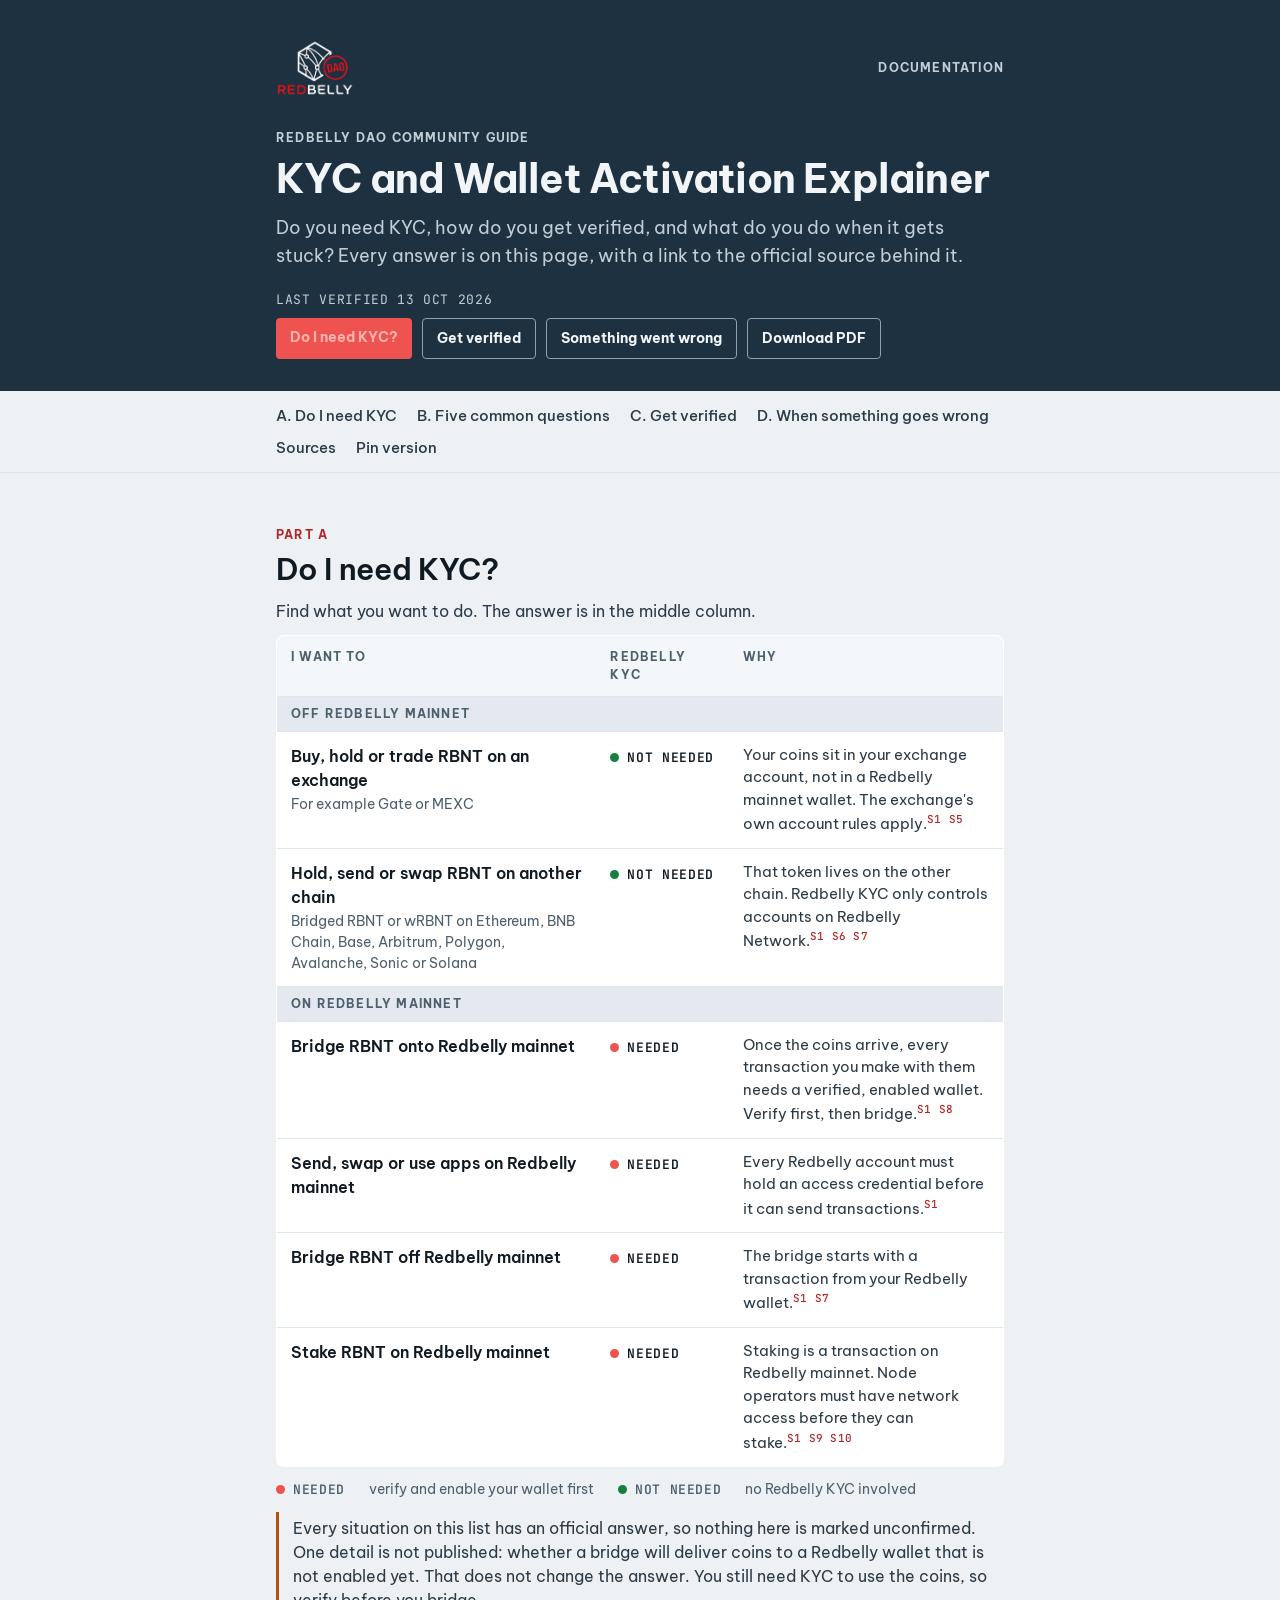
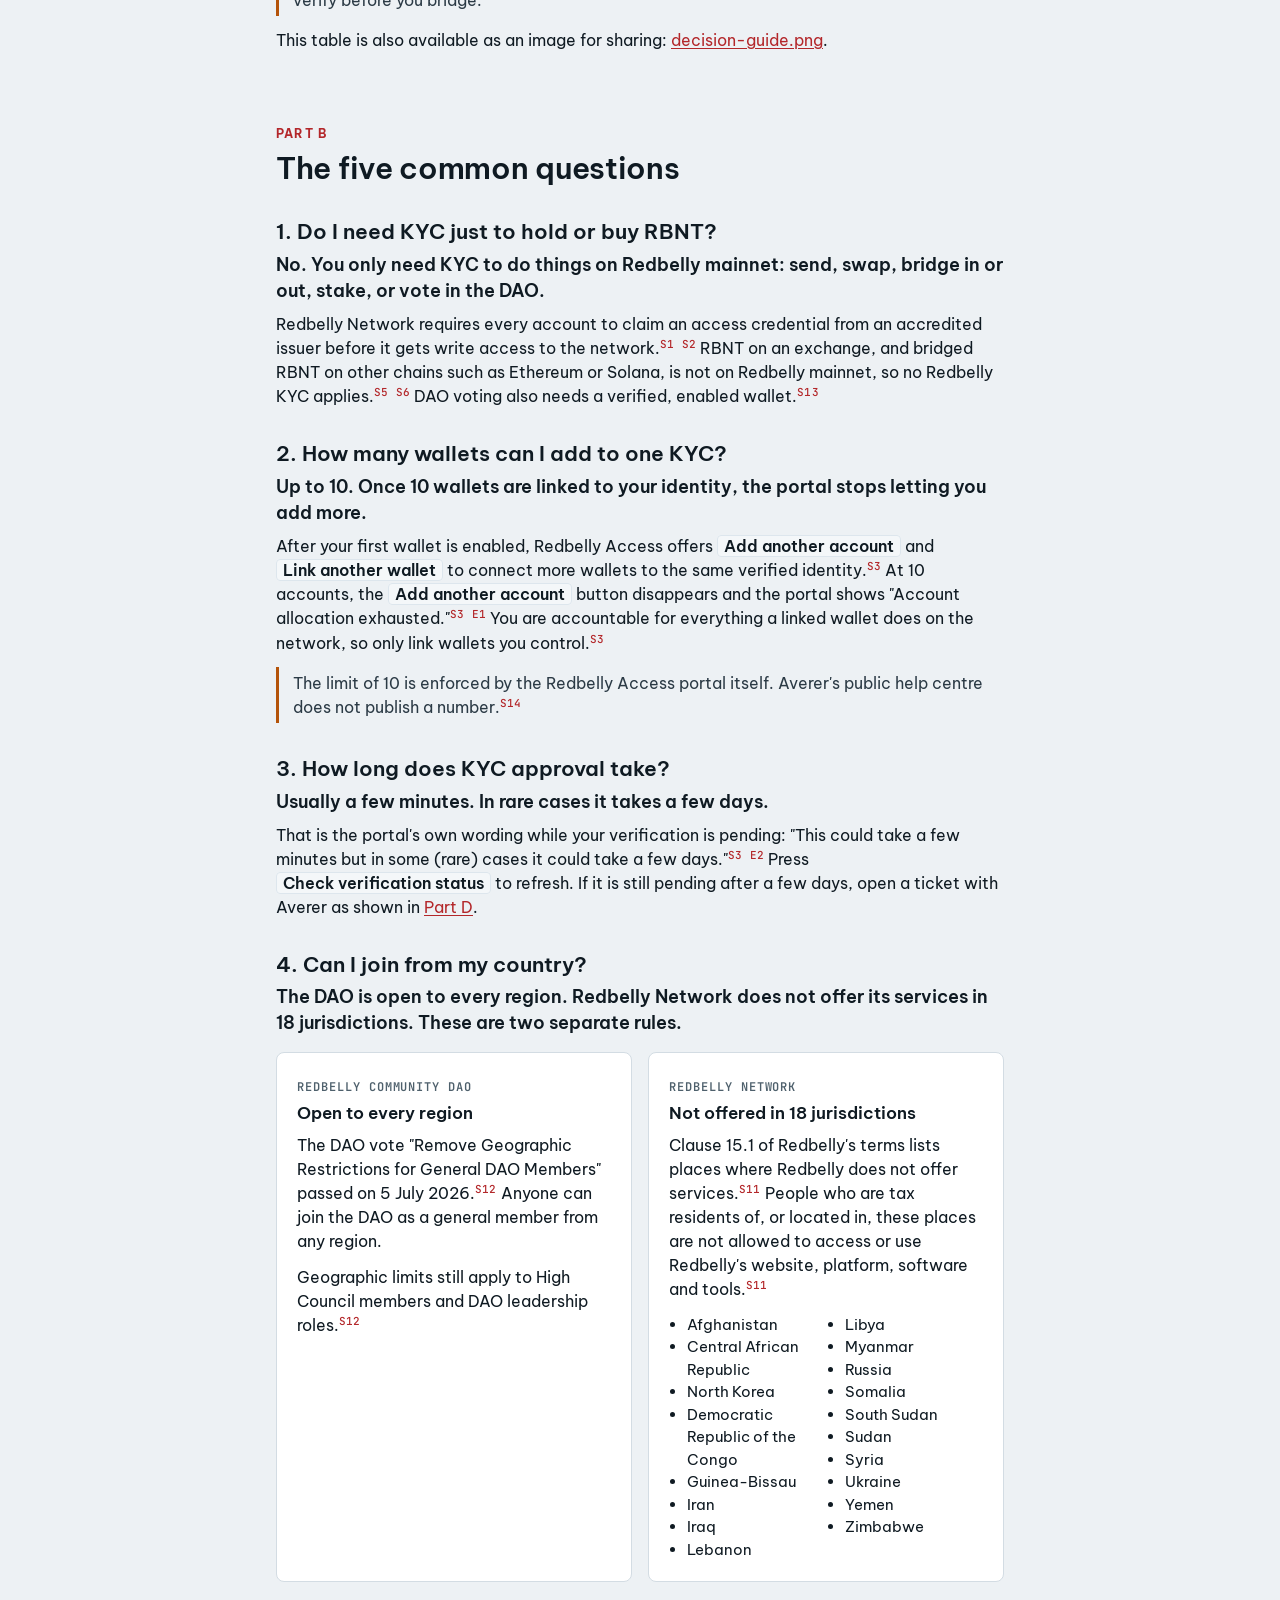
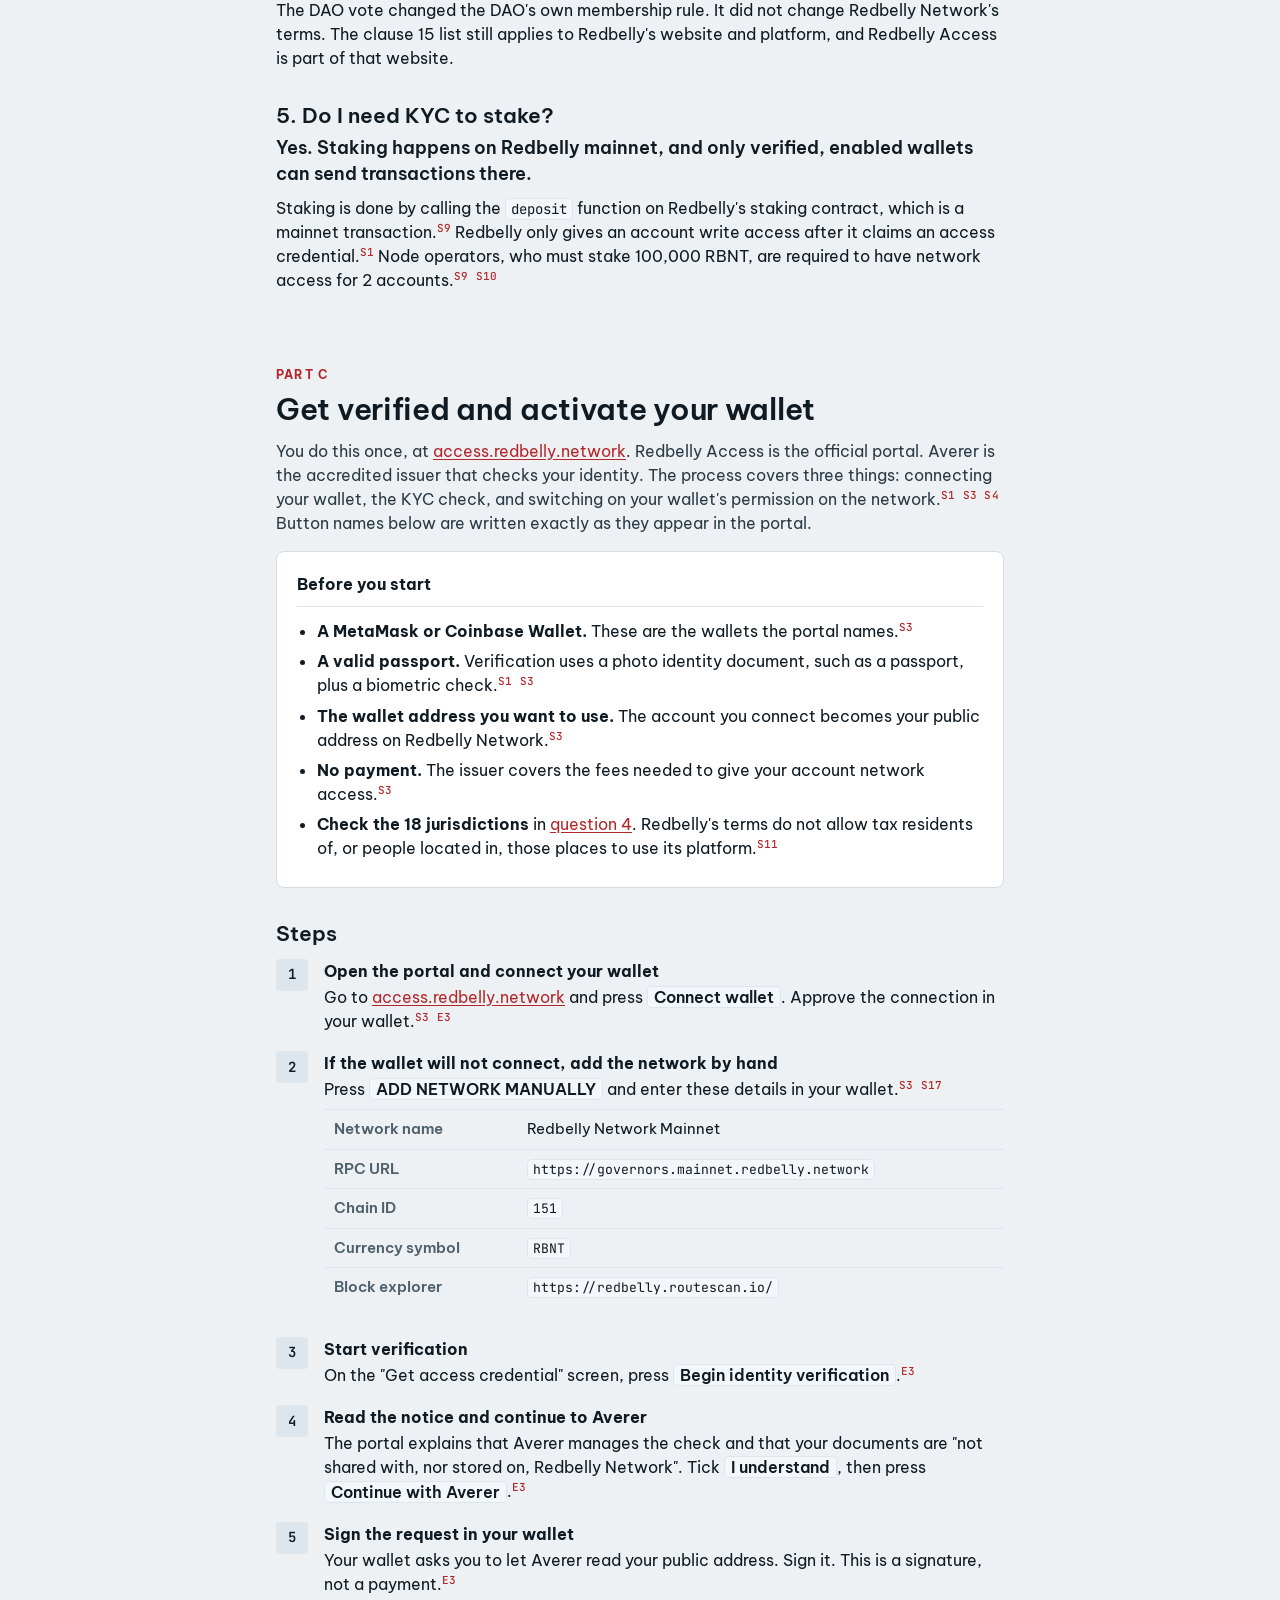
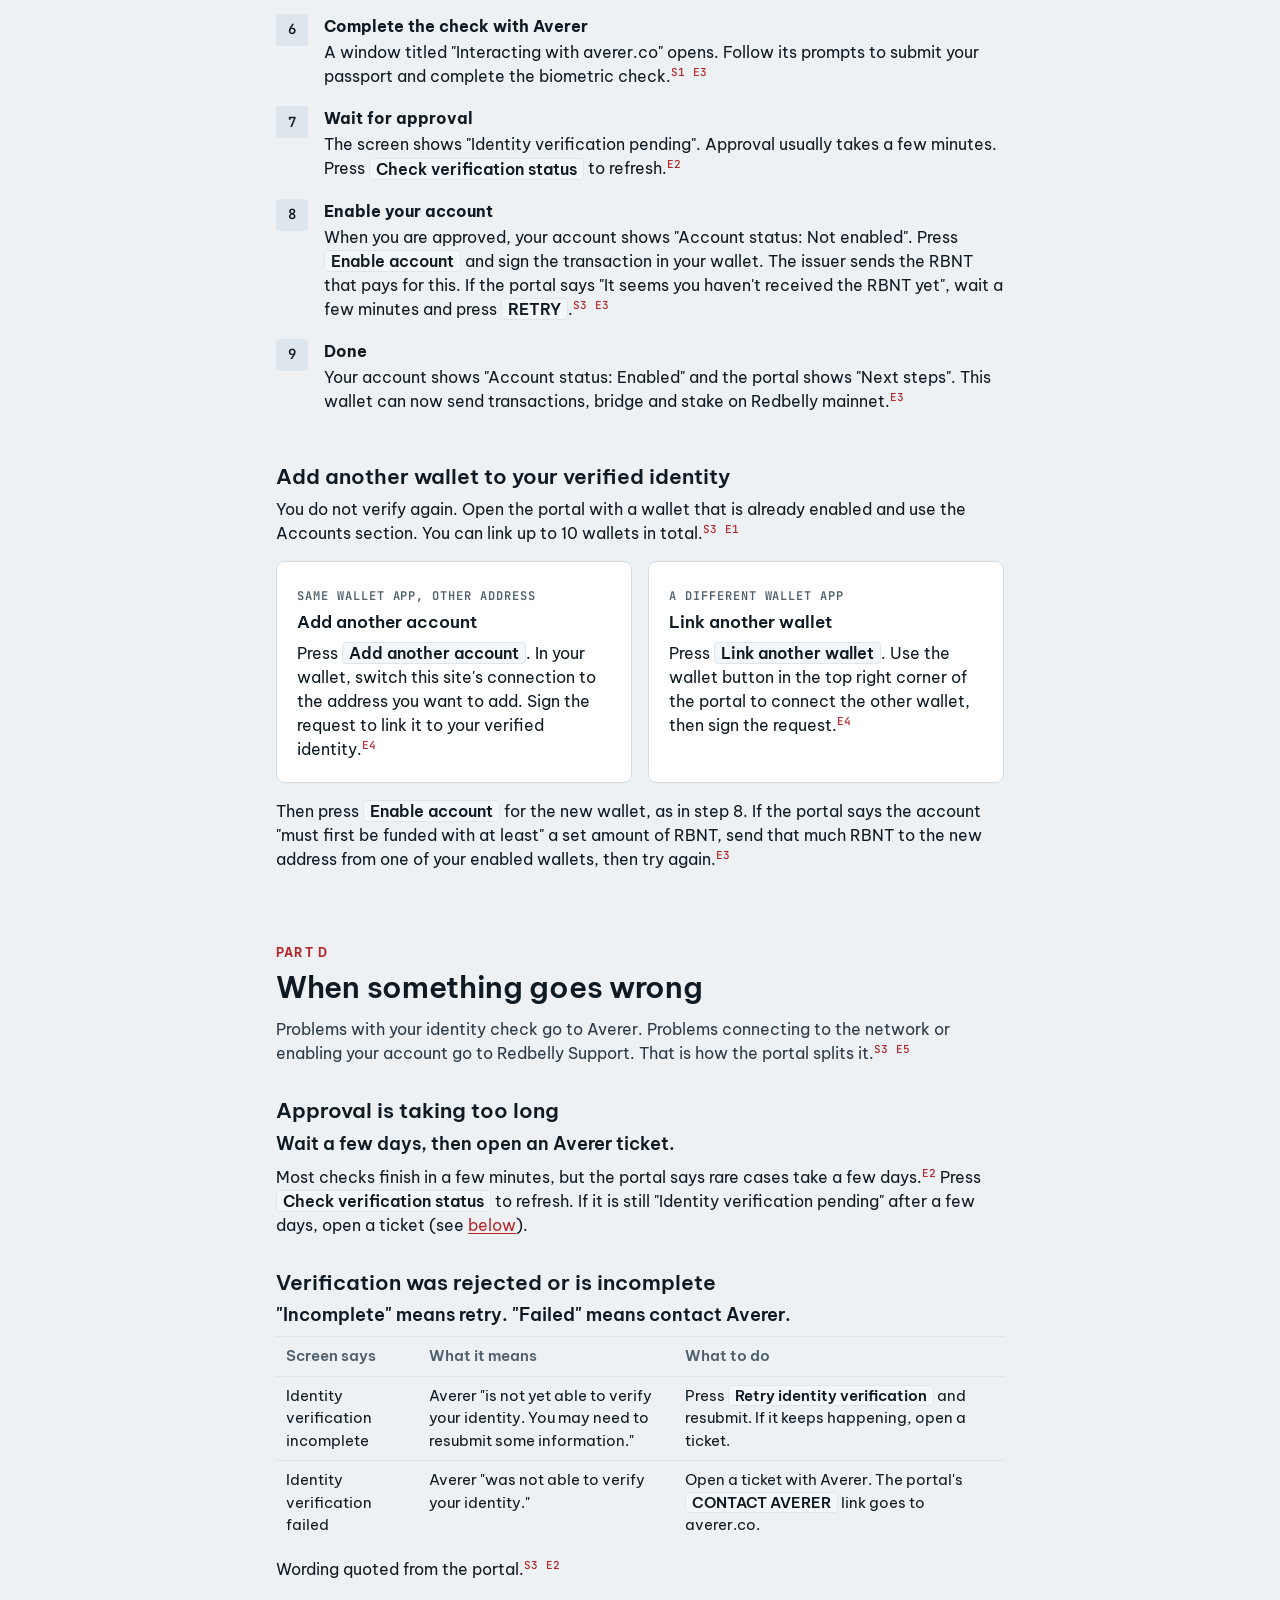
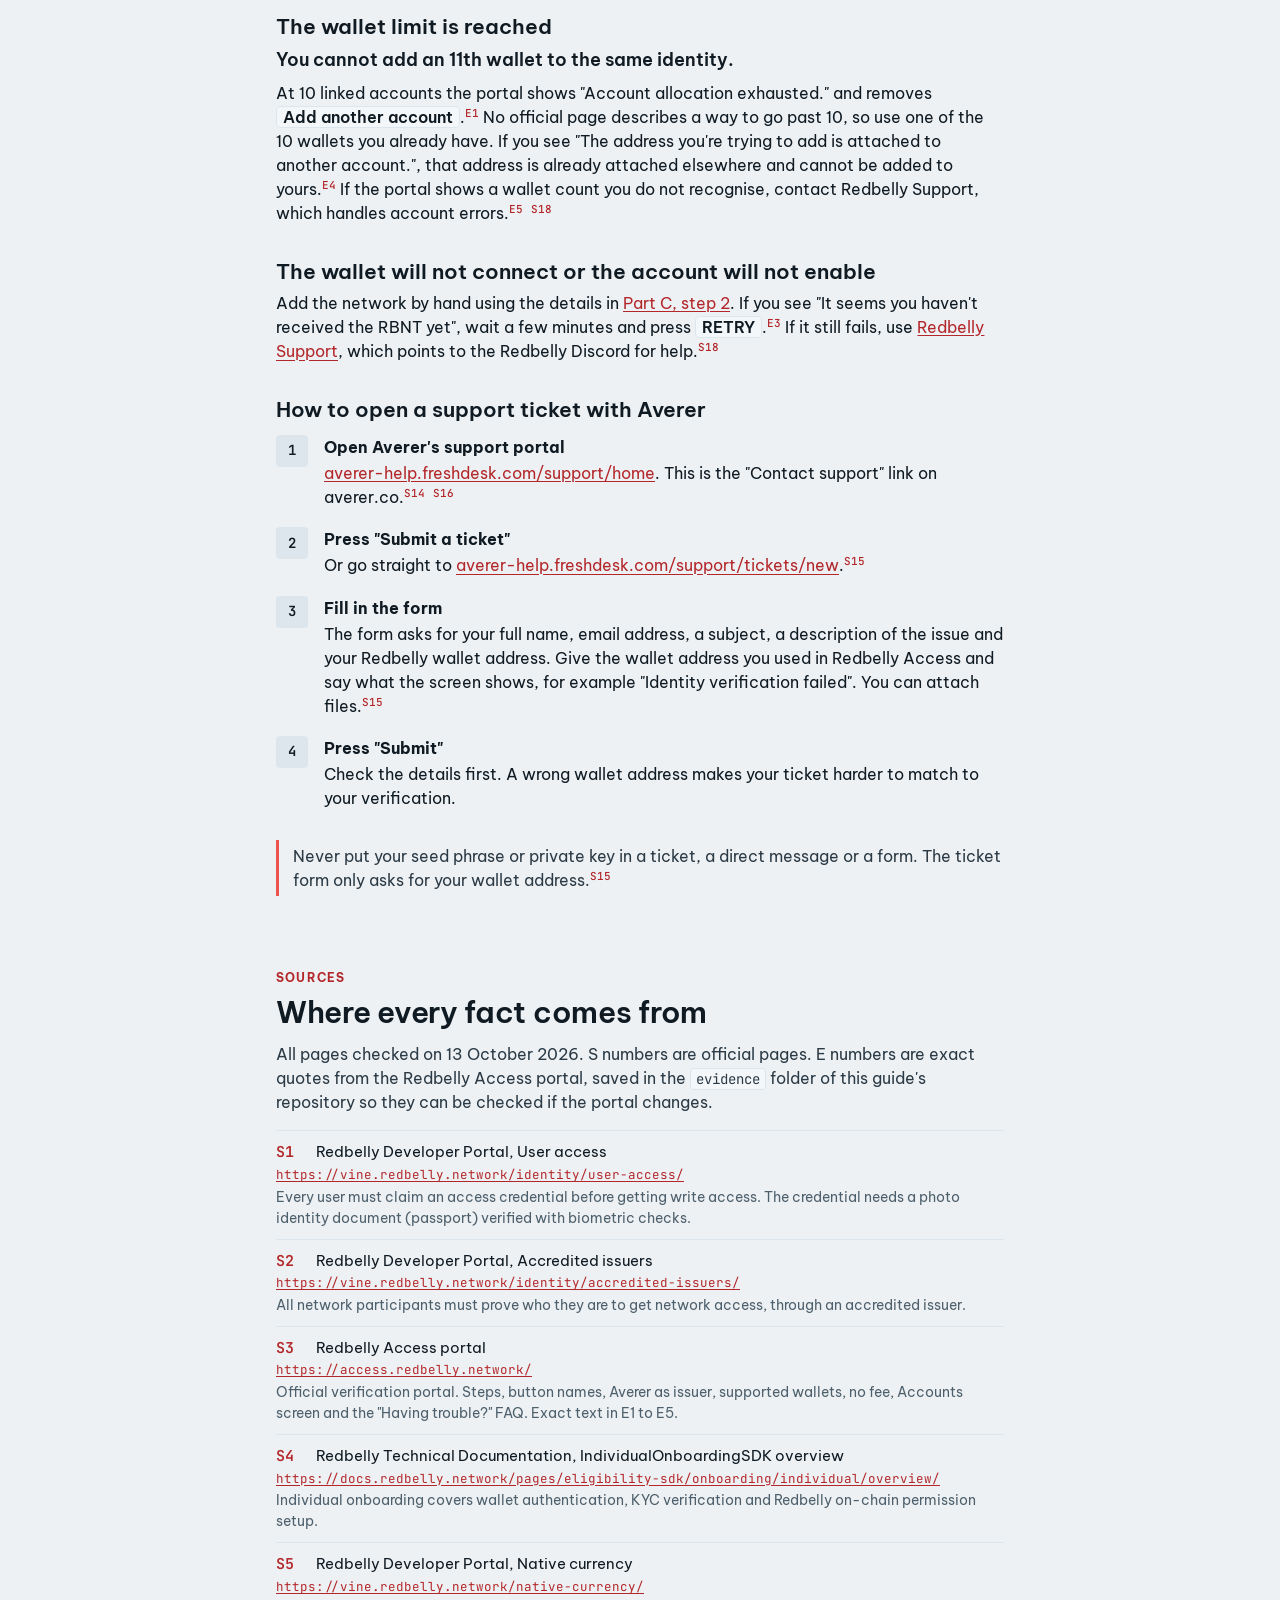
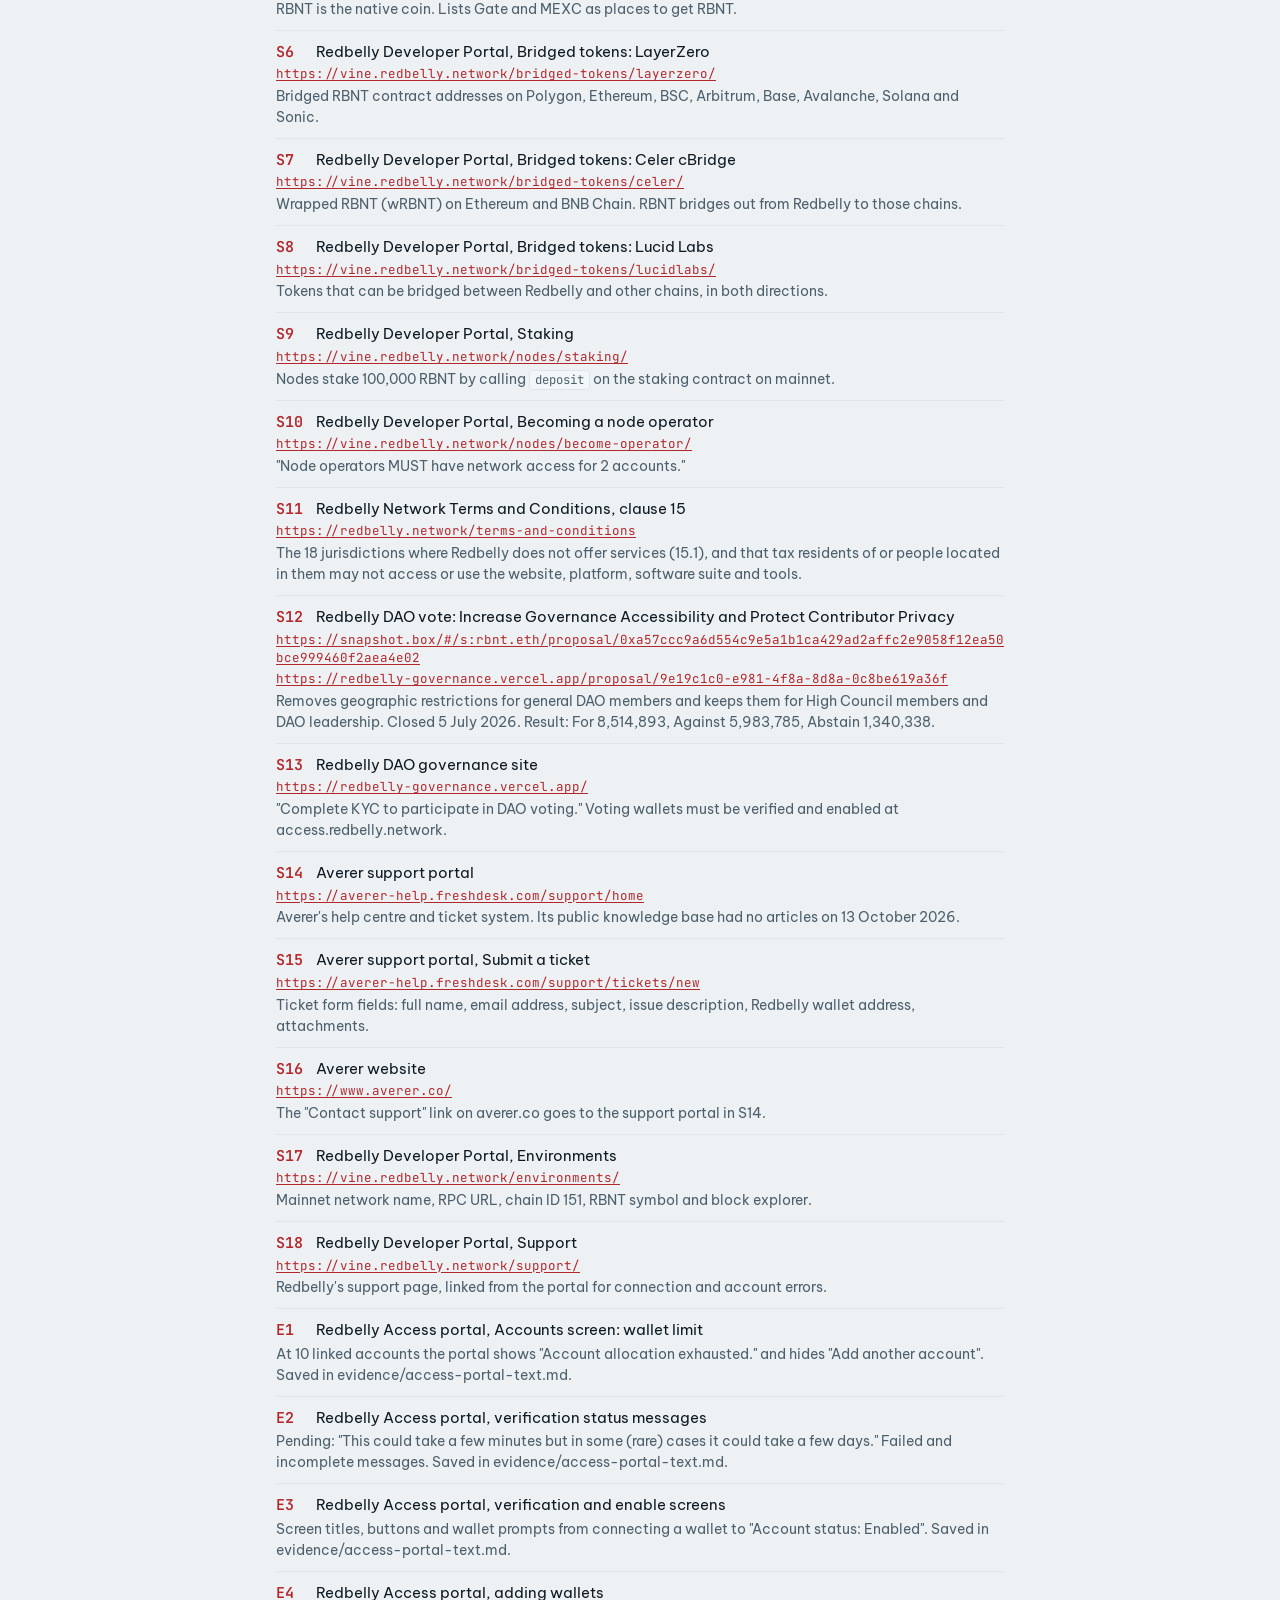
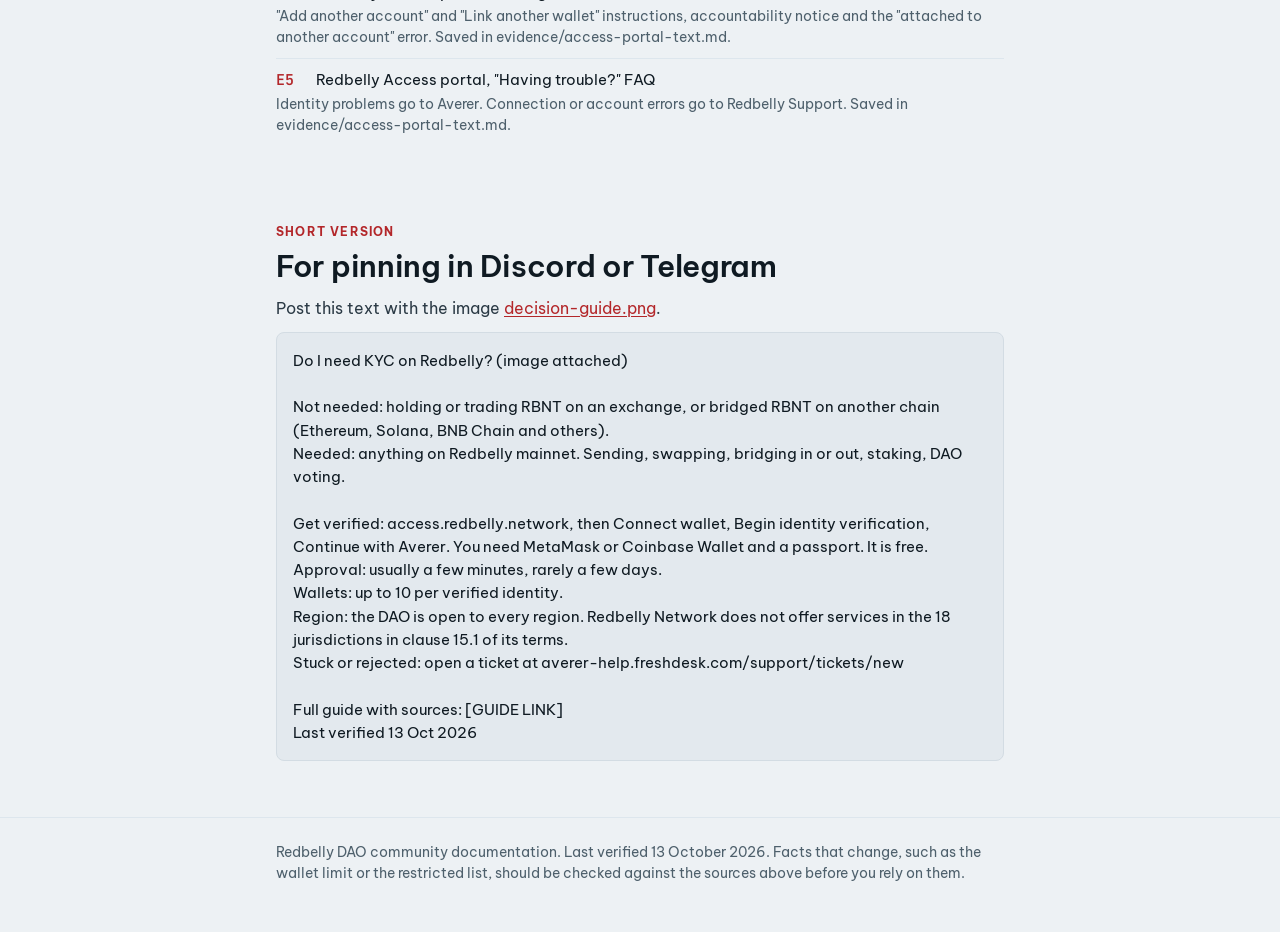
==== docs/index.html @ b67db847 "Add Redbelly KYC and wallet activation explainer Guide (web page and PDF) covering Parts A to D, the" ====
<!doctype html>
<html lang="en">
<head>
<meta charset="utf-8">
<meta name="viewport" content="width=device-width, initial-scale=1">
<title>Redbelly KYC Explainer</title>
<meta name="description" content="Do you need KYC on Redbelly? A plain answer, the five common questions, how to get verified with Redbelly Access and Averer, and what to do when something goes wrong.">
<meta property="og:title" content="Redbelly KYC Explainer">
<meta property="og:description" content="Do you need KYC on Redbelly? Plain answers, step by step verification, and fixes for common problems.">
<meta property="og:image" content="img/decision-guide.png">
<link rel="icon" href="img/dao-logo-on-light.png">
<link rel="stylesheet" href="style.css">
</head>
<body>

<header class="hero">
  <div class="wrap">
    <div class="hero-top">
      <img src="img/dao-logo-on-dark.png" alt="Redbelly DAO">
      <span class="label-caps">Documentation</span>
    </div>
    <span class="label-caps">Redbelly DAO community guide</span>
    <h1>KYC and Wallet Activation Explainer</h1>
    <p>Do you need KYC, how do you get verified, and what do you do when it gets stuck? Every answer is on this page, with a link to the official source behind it.</p>
    <span class="verified">LAST VERIFIED 13 OCT 2026</span>
    <div class="actions">
      <a class="btn" href="#part-a">Do I need KYC?</a>
      <a class="btn ghost" href="#part-c">Get verified</a>
      <a class="btn ghost" href="#part-d">Something went wrong</a>
      <a class="btn ghost" href="KYC-and-Wallet-Activation-Explainer.pdf">Download PDF</a>
    </div>
  </div>
</header>

<nav class="toc" aria-label="Contents">
  <div class="wrap">
    <ul>
      <li><a href="#part-a">A. Do I need KYC</a></li>
      <li><a href="#part-b">B. Five common questions</a></li>
      <li><a href="#part-c">C. Get verified</a></li>
      <li><a href="#part-d">D. When something goes wrong</a></li>
      <li><a href="#sources">Sources</a></li>
      <li><a href="#pin">Pin version</a></li>
    </ul>
  </div>
</nav>

<main class="wrap">

<!-- ============================ PART A ============================ -->
<section id="part-a">
  <span class="label-caps part-tag">Part A</span>
  <h2>Do I need KYC?</h2>
  <p class="lead">Find what you want to do. The answer is in the middle column.</p>

  <table class="decision" id="decision-table">
    <thead>
      <tr><th>I want to</th><th>Redbelly KYC</th><th>Why</th></tr>
    </thead>
    <tbody>
      <tr class="group"><td colspan="3">Off Redbelly mainnet</td></tr>
      <tr>
        <td class="what">Buy, hold or trade RBNT on an exchange<span class="where">For example Gate or MEXC</span></td>
        <td><span class="status not-needed">NOT NEEDED</span></td>
        <td class="why">Your coins sit in your exchange account, not in a Redbelly mainnet wallet. The exchange's own account rules apply.<sup class="src"><a href="#s1">S1</a> <a href="#s5">S5</a></sup></td>
      </tr>
      <tr>
        <td class="what">Hold, send or swap RBNT on another chain<span class="where">Bridged RBNT or wRBNT on Ethereum, BNB Chain, Base, Arbitrum, Polygon, Avalanche, Sonic or Solana</span></td>
        <td><span class="status not-needed">NOT NEEDED</span></td>
        <td class="why">That token lives on the other chain. Redbelly KYC only controls accounts on Redbelly Network.<sup class="src"><a href="#s1">S1</a> <a href="#s6">S6</a> <a href="#s7">S7</a></sup></td>
      </tr>
      <tr class="group"><td colspan="3">On Redbelly mainnet</td></tr>
      <tr>
        <td class="what">Bridge RBNT onto Redbelly mainnet</td>
        <td><span class="status needed">NEEDED</span></td>
        <td class="why">Once the coins arrive, every transaction you make with them needs a verified, enabled wallet. Verify first, then bridge.<sup class="src"><a href="#s1">S1</a> <a href="#s8">S8</a></sup></td>
      </tr>
      <tr>
        <td class="what">Send, swap or use apps on Redbelly mainnet</td>
        <td><span class="status needed">NEEDED</span></td>
        <td class="why">Every Redbelly account must hold an access credential before it can send transactions.<sup class="src"><a href="#s1">S1</a></sup></td>
      </tr>
      <tr>
        <td class="what">Bridge RBNT off Redbelly mainnet</td>
        <td><span class="status needed">NEEDED</span></td>
        <td class="why">The bridge starts with a transaction from your Redbelly wallet.<sup class="src"><a href="#s1">S1</a> <a href="#s7">S7</a></sup></td>
      </tr>
      <tr>
        <td class="what">Stake RBNT on Redbelly mainnet</td>
        <td><span class="status needed">NEEDED</span></td>
        <td class="why">Staking is a transaction on Redbelly mainnet. Node operators must have network access before they can stake.<sup class="src"><a href="#s1">S1</a> <a href="#s9">S9</a> <a href="#s10">S10</a></sup></td>
      </tr>
    </tbody>
  </table>
  <div class="legend">
    <span class="status needed">NEEDED</span><span>verify and enable your wallet first</span>
    <span class="status not-needed">NOT NEEDED</span><span>no Redbelly KYC involved</span>
  </div>
  <p class="note">Every situation on this list has an official answer, so nothing here is marked unconfirmed. One detail is not published: whether a bridge will deliver coins to a Redbelly wallet that is not enabled yet. That does not change the answer. You still need KYC to use the coins, so verify before you bridge.</p>
  <p class="no-print">This table is also available as an image for sharing: <a href="img/decision-guide.png">decision-guide.png</a>.</p>
</section>

<!-- ============================ PART B ============================ -->
<section id="part-b">
  <span class="label-caps part-tag">Part B</span>
  <h2>The five common questions</h2>

  <h3 id="q1">1. Do I need KYC just to hold or buy RBNT?</h3>
  <p class="answer">No. You only need KYC to do things on Redbelly mainnet: send, swap, bridge in or out, stake, or vote in the DAO.</p>
  <p>Redbelly Network requires every account to claim an access credential from an accredited issuer before it gets write access to the network.<sup class="src"><a href="#s1">S1</a> <a href="#s2">S2</a></sup> RBNT on an exchange, and bridged RBNT on other chains such as Ethereum or Solana, is not on Redbelly mainnet, so no Redbelly KYC applies.<sup class="src"><a href="#s5">S5</a> <a href="#s6">S6</a></sup> DAO voting also needs a verified, enabled wallet.<sup class="src"><a href="#s13">S13</a></sup></p>

  <h3 id="q2">2. How many wallets can I add to one KYC?</h3>
  <p class="answer">Up to 10. Once 10 wallets are linked to your identity, the portal stops letting you add more.</p>
  <p>After your first wallet is enabled, Redbelly Access offers <span class="ui">Add another account</span> and <span class="ui">Link another wallet</span> to connect more wallets to the same verified identity.<sup class="src"><a href="#s3">S3</a></sup> At 10 accounts, the <span class="ui">Add another account</span> button disappears and the portal shows "Account allocation exhausted."<sup class="src"><a href="#s3">S3</a> <a href="#e1">E1</a></sup> You are accountable for everything a linked wallet does on the network, so only link wallets you control.<sup class="src"><a href="#s3">S3</a></sup></p>
  <p class="note">The limit of 10 is enforced by the Redbelly Access portal itself. Averer's public help centre does not publish a number.<sup class="src"><a href="#s14">S14</a></sup></p>

  <h3 id="q3">3. How long does KYC approval take?</h3>
  <p class="answer">Usually a few minutes. In rare cases it takes a few days.</p>
  <p>That is the portal's own wording while your verification is pending: "This could take a few minutes but in some (rare) cases it could take a few days."<sup class="src"><a href="#s3">S3</a> <a href="#e2">E2</a></sup> Press <span class="ui">Check verification status</span> to refresh. If it is still pending after a few days, open a ticket with Averer as shown in <a href="#d-slow">Part D</a>.</p>

  <h3 id="q4">4. Can I join from my country?</h3>
  <p class="answer">The DAO is open to every region. Redbelly Network does not offer its services in 18 jurisdictions. These are two separate rules.</p>
  <div class="split">
    <div class="card">
      <span class="who">Redbelly Community DAO</span>
      <h4>Open to every region</h4>
      <p>The DAO vote "Remove Geographic Restrictions for General DAO Members" passed on 5 July 2026.<sup class="src"><a href="#s12">S12</a></sup> Anyone can join the DAO as a general member from any region.</p>
      <p>Geographic limits still apply to High Council members and DAO leadership roles.<sup class="src"><a href="#s12">S12</a></sup></p>
    </div>
    <div class="card">
      <span class="who">Redbelly Network</span>
      <h4>Not offered in 18 jurisdictions</h4>
      <p>Clause 15.1 of Redbelly's terms lists places where Redbelly does not offer services.<sup class="src"><a href="#s11">S11</a></sup> People who are tax residents of, or located in, these places are not allowed to access or use Redbelly's website, platform, software and tools.<sup class="src"><a href="#s11">S11</a></sup></p>
      <ul class="countries">
        <li>Afghanistan</li><li>Central African Republic</li><li>North Korea</li><li>Democratic Republic of the Congo</li><li>Guinea-Bissau</li><li>Iran</li><li>Iraq</li><li>Lebanon</li><li>Libya</li><li>Myanmar</li><li>Russia</li><li>Somalia</li><li>South Sudan</li><li>Sudan</li><li>Syria</li><li>Ukraine</li><li>Yemen</li><li>Zimbabwe</li>
      </ul>
    </div>
  </div>
  <p>The DAO vote changed the DAO's own membership rule. It did not change Redbelly Network's terms. The clause 15 list still applies to Redbelly's website and platform, and Redbelly Access is part of that website.</p>

  <h3 id="q5">5. Do I need KYC to stake?</h3>
  <p class="answer">Yes. Staking happens on Redbelly mainnet, and only verified, enabled wallets can send transactions there.</p>
  <p>Staking is done by calling the <code>deposit</code> function on Redbelly's staking contract, which is a mainnet transaction.<sup class="src"><a href="#s9">S9</a></sup> Redbelly only gives an account write access after it claims an access credential.<sup class="src"><a href="#s1">S1</a></sup> Node operators, who must stake 100,000 RBNT, are required to have network access for 2 accounts.<sup class="src"><a href="#s9">S9</a> <a href="#s10">S10</a></sup></p>
</section>

<!-- ============================ PART C ============================ -->
<section id="part-c" class="page-break">
  <span class="label-caps part-tag">Part C</span>
  <h2>Get verified and activate your wallet</h2>
  <p class="lead">You do this once, at <a href="https://access.redbelly.network/">access.redbelly.network</a>. Redbelly Access is the official portal. Averer is the accredited issuer that checks your identity. The process covers three things: connecting your wallet, the KYC check, and switching on your wallet's permission on the network.<sup class="src"><a href="#s1">S1</a> <a href="#s3">S3</a> <a href="#s4">S4</a></sup> Button names below are written exactly as they appear in the portal.</p>

  <div class="card">
    <div class="card-head"><strong>Before you start</strong></div>
    <ul class="check">
      <li><strong>A MetaMask or Coinbase Wallet.</strong> These are the wallets the portal names.<sup class="src"><a href="#s3">S3</a></sup></li>
      <li><strong>A valid passport.</strong> Verification uses a photo identity document, such as a passport, plus a biometric check.<sup class="src"><a href="#s1">S1</a> <a href="#s3">S3</a></sup></li>
      <li><strong>The wallet address you want to use.</strong> The account you connect becomes your public address on Redbelly Network.<sup class="src"><a href="#s3">S3</a></sup></li>
      <li><strong>No payment.</strong> The issuer covers the fees needed to give your account network access.<sup class="src"><a href="#s3">S3</a></sup></li>
      <li><strong>Check the 18 jurisdictions</strong> in <a href="#q4">question 4</a>. Redbelly's terms do not allow tax residents of, or people located in, those places to use its platform.<sup class="src"><a href="#s11">S11</a></sup></li>
    </ul>
  </div>

  <h3>Steps</h3>
  <ol class="steps">
    <li><strong>Open the portal and connect your wallet</strong>Go to <a href="https://access.redbelly.network/">access.redbelly.network</a> and press <span class="ui">Connect wallet</span>. Approve the connection in your wallet.<sup class="src"><a href="#s3">S3</a> <a href="#e3">E3</a></sup></li>
    <li><strong>If the wallet will not connect, add the network by hand</strong>Press <span class="ui">ADD NETWORK MANUALLY</span> and enter these details in your wallet.<sup class="src"><a href="#s3">S3</a> <a href="#s17">S17</a></sup>
      <table class="plain">
        <tr><th>Network name</th><td>Redbelly Network Mainnet</td></tr>
        <tr><th>RPC URL</th><td><code>https://governors.mainnet.redbelly.network</code></td></tr>
        <tr><th>Chain ID</th><td><code>151</code></td></tr>
        <tr><th>Currency symbol</th><td><code>RBNT</code></td></tr>
        <tr><th>Block explorer</th><td><code>https://redbelly.routescan.io/</code></td></tr>
      </table>
    </li>
    <li><strong>Start verification</strong>On the "Get access credential" screen, press <span class="ui">Begin identity verification</span>.<sup class="src"><a href="#e3">E3</a></sup></li>
    <li><strong>Read the notice and continue to Averer</strong>The portal explains that Averer manages the check and that your documents are "not shared with, nor stored on, Redbelly Network". Tick <span class="ui">I understand</span>, then press <span class="ui">Continue with Averer</span>.<sup class="src"><a href="#e3">E3</a></sup></li>
    <li><strong>Sign the request in your wallet</strong>Your wallet asks you to let Averer read your public address. Sign it. This is a signature, not a payment.<sup class="src"><a href="#e3">E3</a></sup></li>
    <li><strong>Complete the check with Averer</strong>A window titled "Interacting with averer.co" opens. Follow its prompts to submit your passport and complete the biometric check.<sup class="src"><a href="#s1">S1</a> <a href="#e3">E3</a></sup></li>
    <li><strong>Wait for approval</strong>The screen shows "Identity verification pending". Approval usually takes a few minutes. Press <span class="ui">Check verification status</span> to refresh.<sup class="src"><a href="#e2">E2</a></sup></li>
    <li><strong>Enable your account</strong>When you are approved, your account shows "Account status: Not enabled". Press <span class="ui">Enable account</span> and sign the transaction in your wallet. The issuer sends the RBNT that pays for this. If the portal says "It seems you haven't received the RBNT yet", wait a few minutes and press <span class="ui">RETRY</span>.<sup class="src"><a href="#s3">S3</a> <a href="#e3">E3</a></sup></li>
    <li><strong>Done</strong>Your account shows "Account status: Enabled" and the portal shows "Next steps". This wallet can now send transactions, bridge and stake on Redbelly mainnet.<sup class="src"><a href="#e3">E3</a></sup></li>
  </ol>

  <h3 id="c-add">Add another wallet to your verified identity</h3>
  <p>You do not verify again. Open the portal with a wallet that is already enabled and use the Accounts section. You can link up to 10 wallets in total.<sup class="src"><a href="#s3">S3</a> <a href="#e1">E1</a></sup></p>
  <div class="split">
    <div class="card">
      <span class="who">Same wallet app, other address</span>
      <h4>Add another account</h4>
      <p>Press <span class="ui">Add another account</span>. In your wallet, switch this site's connection to the address you want to add. Sign the request to link it to your verified identity.<sup class="src"><a href="#e4">E4</a></sup></p>
    </div>
    <div class="card">
      <span class="who">A different wallet app</span>
      <h4>Link another wallet</h4>
      <p>Press <span class="ui">Link another wallet</span>. Use the wallet button in the top right corner of the portal to connect the other wallet, then sign the request.<sup class="src"><a href="#e4">E4</a></sup></p>
    </div>
  </div>
  <p>Then press <span class="ui">Enable account</span> for the new wallet, as in step 8. If the portal says the account "must first be funded with at least" a set amount of RBNT, send that much RBNT to the new address from one of your enabled wallets, then try again.<sup class="src"><a href="#e3">E3</a></sup></p>
</section>

<!-- ============================ PART D ============================ -->
<section id="part-d">
  <span class="label-caps part-tag">Part D</span>
  <h2>When something goes wrong</h2>
  <p class="lead">Problems with your identity check go to Averer. Problems connecting to the network or enabling your account go to Redbelly Support. That is how the portal splits it.<sup class="src"><a href="#s3">S3</a> <a href="#e5">E5</a></sup></p>

  <h3 id="d-slow">Approval is taking too long</h3>
  <p class="answer">Wait a few days, then open an Averer ticket.</p>
  <p>Most checks finish in a few minutes, but the portal says rare cases take a few days.<sup class="src"><a href="#e2">E2</a></sup> Press <span class="ui">Check verification status</span> to refresh. If it is still "Identity verification pending" after a few days, open a ticket (see <a href="#d-ticket">below</a>).</p>

  <h3 id="d-rejected">Verification was rejected or is incomplete</h3>
  <p class="answer">"Incomplete" means retry. "Failed" means contact Averer.</p>
  <table class="plain">
    <tr><th>Screen says</th><th>What it means</th><th>What to do</th></tr>
    <tr><td>Identity verification incomplete</td><td>Averer "is not yet able to verify your identity. You may need to resubmit some information."</td><td>Press <span class="ui">Retry identity verification</span> and resubmit. If it keeps happening, open a ticket.</td></tr>
    <tr><td>Identity verification failed</td><td>Averer "was not able to verify your identity."</td><td>Open a ticket with Averer. The portal's <span class="ui">CONTACT AVERER</span> link goes to averer.co.</td></tr>
  </table>
  <p>Wording quoted from the portal.<sup class="src"><a href="#s3">S3</a> <a href="#e2">E2</a></sup></p>

  <h3 id="d-limit">The wallet limit is reached</h3>
  <p class="answer">You cannot add an 11th wallet to the same identity.</p>
  <p>At 10 linked accounts the portal shows "Account allocation exhausted." and removes <span class="ui">Add another account</span>.<sup class="src"><a href="#e1">E1</a></sup> No official page describes a way to go past 10, so use one of the 10 wallets you already have. If you see "The address you're trying to add is attached to another account.", that address is already attached elsewhere and cannot be added to yours.<sup class="src"><a href="#e4">E4</a></sup> If the portal shows a wallet count you do not recognise, contact Redbelly Support, which handles account errors.<sup class="src"><a href="#e5">E5</a> <a href="#s18">S18</a></sup></p>

  <h3 id="d-network">The wallet will not connect or the account will not enable</h3>
  <p>Add the network by hand using the details in <a href="#part-c">Part C, step 2</a>. If you see "It seems you haven't received the RBNT yet", wait a few minutes and press <span class="ui">RETRY</span>.<sup class="src"><a href="#e3">E3</a></sup> If it still fails, use <a href="https://vine.redbelly.network/support/">Redbelly Support</a>, which points to the Redbelly Discord for help.<sup class="src"><a href="#s18">S18</a></sup></p>

  <h3 id="d-ticket">How to open a support ticket with Averer</h3>
  <ol class="steps">
    <li><strong>Open Averer's support portal</strong><a href="https://averer-help.freshdesk.com/support/home">averer-help.freshdesk.com/support/home</a>. This is the "Contact support" link on averer.co.<sup class="src"><a href="#s14">S14</a> <a href="#s16">S16</a></sup></li>
    <li><strong>Press "Submit a ticket"</strong>Or go straight to <a href="https://averer-help.freshdesk.com/support/tickets/new">averer-help.freshdesk.com/support/tickets/new</a>.<sup class="src"><a href="#s15">S15</a></sup></li>
    <li><strong>Fill in the form</strong>The form asks for your full name, email address, a subject, a description of the issue and your Redbelly wallet address. Give the wallet address you used in Redbelly Access and say what the screen shows, for example "Identity verification failed". You can attach files.<sup class="src"><a href="#s15">S15</a></sup></li>
    <li><strong>Press "Submit"</strong>Check the details first. A wrong wallet address makes your ticket harder to match to your verification.</li>
  </ol>
  <p class="note red">Never put your seed phrase or private key in a ticket, a direct message or a form. The ticket form only asks for your wallet address.<sup class="src"><a href="#s15">S15</a></sup></p>
</section>

<!-- ============================ SOURCES ============================ -->
<section id="sources" class="page-break">
  <span class="label-caps part-tag">Sources</span>
  <h2>Where every fact comes from</h2>
  <p class="lead">All pages checked on 13 October 2026. S numbers are official pages. E numbers are exact quotes from the Redbelly Access portal, saved in the <code>evidence</code> folder of this guide's repository so they can be checked if the portal changes.</p>
  <ul class="sources">
    <li id="s1"><span class="id">S1</span>Redbelly Developer Portal, User access<span class="url"><a href="https://vine.redbelly.network/identity/user-access/">https://vine.redbelly.network/identity/user-access/</a></span><span class="backs">Every user must claim an access credential before getting write access. The credential needs a photo identity document (passport) verified with biometric checks.</span></li>
    <li id="s2"><span class="id">S2</span>Redbelly Developer Portal, Accredited issuers<span class="url"><a href="https://vine.redbelly.network/identity/accredited-issuers/">https://vine.redbelly.network/identity/accredited-issuers/</a></span><span class="backs">All network participants must prove who they are to get network access, through an accredited issuer.</span></li>
    <li id="s3"><span class="id">S3</span>Redbelly Access portal<span class="url"><a href="https://access.redbelly.network/">https://access.redbelly.network/</a></span><span class="backs">Official verification portal. Steps, button names, Averer as issuer, supported wallets, no fee, Accounts screen and the "Having trouble?" FAQ. Exact text in E1 to E5.</span></li>
    <li id="s4"><span class="id">S4</span>Redbelly Technical Documentation, IndividualOnboardingSDK overview<span class="url"><a href="https://docs.redbelly.network/pages/eligibility-sdk/onboarding/individual/overview/">https://docs.redbelly.network/pages/eligibility-sdk/onboarding/individual/overview/</a></span><span class="backs">Individual onboarding covers wallet authentication, KYC verification and Redbelly on-chain permission setup.</span></li>
    <li id="s5"><span class="id">S5</span>Redbelly Developer Portal, Native currency<span class="url"><a href="https://vine.redbelly.network/native-currency/">https://vine.redbelly.network/native-currency/</a></span><span class="backs">RBNT is the native coin. Lists Gate and MEXC as places to get RBNT.</span></li>
    <li id="s6"><span class="id">S6</span>Redbelly Developer Portal, Bridged tokens: LayerZero<span class="url"><a href="https://vine.redbelly.network/bridged-tokens/layerzero/">https://vine.redbelly.network/bridged-tokens/layerzero/</a></span><span class="backs">Bridged RBNT contract addresses on Polygon, Ethereum, BSC, Arbitrum, Base, Avalanche, Solana and Sonic.</span></li>
    <li id="s7"><span class="id">S7</span>Redbelly Developer Portal, Bridged tokens: Celer cBridge<span class="url"><a href="https://vine.redbelly.network/bridged-tokens/celer/">https://vine.redbelly.network/bridged-tokens/celer/</a></span><span class="backs">Wrapped RBNT (wRBNT) on Ethereum and BNB Chain. RBNT bridges out from Redbelly to those chains.</span></li>
    <li id="s8"><span class="id">S8</span>Redbelly Developer Portal, Bridged tokens: Lucid Labs<span class="url"><a href="https://vine.redbelly.network/bridged-tokens/lucidlabs/">https://vine.redbelly.network/bridged-tokens/lucidlabs/</a></span><span class="backs">Tokens that can be bridged between Redbelly and other chains, in both directions.</span></li>
    <li id="s9"><span class="id">S9</span>Redbelly Developer Portal, Staking<span class="url"><a href="https://vine.redbelly.network/nodes/staking/">https://vine.redbelly.network/nodes/staking/</a></span><span class="backs">Nodes stake 100,000 RBNT by calling <code>deposit</code> on the staking contract on mainnet.</span></li>
    <li id="s10"><span class="id">S10</span>Redbelly Developer Portal, Becoming a node operator<span class="url"><a href="https://vine.redbelly.network/nodes/become-operator/">https://vine.redbelly.network/nodes/become-operator/</a></span><span class="backs">"Node operators MUST have network access for 2 accounts."</span></li>
    <li id="s11"><span class="id">S11</span>Redbelly Network Terms and Conditions, clause 15<span class="url"><a href="https://redbelly.network/terms-and-conditions">https://redbelly.network/terms-and-conditions</a></span><span class="backs">The 18 jurisdictions where Redbelly does not offer services (15.1), and that tax residents of or people located in them may not access or use the website, platform, software suite and tools.</span></li>
    <li id="s12"><span class="id">S12</span>Redbelly DAO vote: Increase Governance Accessibility and Protect Contributor Privacy<span class="url"><a href="https://snapshot.box/#/s:rbnt.eth/proposal/0xa57ccc9a6d554c9e5a1b1ca429ad2affc2e9058f12ea50bce999460f2aea4e02">https://snapshot.box/#/s:rbnt.eth/proposal/0xa57ccc9a6d554c9e5a1b1ca429ad2affc2e9058f12ea50bce999460f2aea4e02</a></span><span class="url"><a href="https://redbelly-governance.vercel.app/proposal/9e19c1c0-e981-4f8a-8d8a-0c8be619a36f">https://redbelly-governance.vercel.app/proposal/9e19c1c0-e981-4f8a-8d8a-0c8be619a36f</a></span><span class="backs">Removes geographic restrictions for general DAO members and keeps them for High Council members and DAO leadership. Closed 5 July 2026. Result: For 8,514,893, Against 5,983,785, Abstain 1,340,338.</span></li>
    <li id="s13"><span class="id">S13</span>Redbelly DAO governance site<span class="url"><a href="https://redbelly-governance.vercel.app/">https://redbelly-governance.vercel.app/</a></span><span class="backs">"Complete KYC to participate in DAO voting." Voting wallets must be verified and enabled at access.redbelly.network.</span></li>
    <li id="s14"><span class="id">S14</span>Averer support portal<span class="url"><a href="https://averer-help.freshdesk.com/support/home">https://averer-help.freshdesk.com/support/home</a></span><span class="backs">Averer's help centre and ticket system. Its public knowledge base had no articles on 13 October 2026.</span></li>
    <li id="s15"><span class="id">S15</span>Averer support portal, Submit a ticket<span class="url"><a href="https://averer-help.freshdesk.com/support/tickets/new">https://averer-help.freshdesk.com/support/tickets/new</a></span><span class="backs">Ticket form fields: full name, email address, subject, issue description, Redbelly wallet address, attachments.</span></li>
    <li id="s16"><span class="id">S16</span>Averer website<span class="url"><a href="https://www.averer.co/">https://www.averer.co/</a></span><span class="backs">The "Contact support" link on averer.co goes to the support portal in S14.</span></li>
    <li id="s17"><span class="id">S17</span>Redbelly Developer Portal, Environments<span class="url"><a href="https://vine.redbelly.network/environments/">https://vine.redbelly.network/environments/</a></span><span class="backs">Mainnet network name, RPC URL, chain ID 151, RBNT symbol and block explorer.</span></li>
    <li id="s18"><span class="id">S18</span>Redbelly Developer Portal, Support<span class="url"><a href="https://vine.redbelly.network/support/">https://vine.redbelly.network/support/</a></span><span class="backs">Redbelly's support page, linked from the portal for connection and account errors.</span></li>
    <li id="e1"><span class="id">E1</span>Redbelly Access portal, Accounts screen: wallet limit<span class="backs">At 10 linked accounts the portal shows "Account allocation exhausted." and hides "Add another account". Saved in evidence/access-portal-text.md.</span></li>
    <li id="e2"><span class="id">E2</span>Redbelly Access portal, verification status messages<span class="backs">Pending: "This could take a few minutes but in some (rare) cases it could take a few days." Failed and incomplete messages. Saved in evidence/access-portal-text.md.</span></li>
    <li id="e3"><span class="id">E3</span>Redbelly Access portal, verification and enable screens<span class="backs">Screen titles, buttons and wallet prompts from connecting a wallet to "Account status: Enabled". Saved in evidence/access-portal-text.md.</span></li>
    <li id="e4"><span class="id">E4</span>Redbelly Access portal, adding wallets<span class="backs">"Add another account" and "Link another wallet" instructions, accountability notice and the "attached to another account" error. Saved in evidence/access-portal-text.md.</span></li>
    <li id="e5"><span class="id">E5</span>Redbelly Access portal, "Having trouble?" FAQ<span class="backs">Identity problems go to Averer. Connection or account errors go to Redbelly Support. Saved in evidence/access-portal-text.md.</span></li>
  </ul>
</section>

<!-- ============================ PIN ============================ -->
<section id="pin" class="no-print">
  <span class="label-caps part-tag">Short version</span>
  <h2>For pinning in Discord or Telegram</h2>
  <p class="lead">Post this text with the image <a href="img/decision-guide.png">decision-guide.png</a>.</p>
  <div class="pin" id="pin-text"></div>
</section>

</main>

<footer>
  <div class="wrap">
    Redbelly DAO community documentation. Last verified 13 October 2026. Facts that change, such as the wallet limit or the restricted list, should be checked against the sources above before you rely on them.
  </div>
</footer>

<script>
  // The pin text lives in pin.txt so the page and the posted text never drift apart.
  fetch("pin.txt").then(function (r) { return r.ok ? r.text() : ""; }).then(function (t) {
    if (t) document.getElementById("pin-text").textContent = t;
  }).catch(function () {});
</script>
</body>
</html>
---- docs/style.css ----
@font-face { font-family: "Be Vietnam Pro"; src: url("fonts/BeVietnamPro-Regular.ttf") format("truetype"); font-weight: 400; font-display: swap; }
@font-face { font-family: "Be Vietnam Pro"; src: url("fonts/BeVietnamPro-Medium.ttf") format("truetype"); font-weight: 500; font-display: swap; }
@font-face { font-family: "Be Vietnam Pro"; src: url("fonts/BeVietnamPro-SemiBold.ttf") format("truetype"); font-weight: 600; font-display: swap; }
@font-face { font-family: "Be Vietnam Pro"; src: url("fonts/BeVietnamPro-Bold.ttf") format("truetype"); font-weight: 700; font-display: swap; }
@font-face { font-family: "JetBrains Mono"; src: url("fonts/JetBrainsMono.ttf") format("truetype"); font-weight: 100 800; font-display: swap; }

/* Task Board Brand Kit tokens. Dark is the default theme. */
:root {
  --brand: #EF5350;
  --bg: #0c1317;
  --bg-deep: #0a1014;
  --well: #070c0f;
  --card: #141f26;
  --card-edge: #263641;
  --steel: #1d3140;
  --container: #17222a;
  --hairline: #223039;
  --border: #34444f;
  --text: #f1f5f8;
  --text-2: #c2ced6;
  --muted: #8fa1ad;
  --accent-text: #ffb3ae;
  --ok: #86EFAC;
  --warn: #FCD34D;
  --logo-dark: inline;
  --logo-light: none;
  color-scheme: dark;
}
@media (prefers-color-scheme: light) {
  :root:not([data-theme="dark"]) {
    --bg: #EDF1F4; --bg-deep: #EDF1F4; --well: #E3E9EE; --card: #FFFFFF; --card-edge: #D3DCE3;
    --container: #F4F7F9; --hairline: #DDE6ED; --border: #C9D4DC;
    --text: #0F1A22; --text-2: #2B3A45; --muted: #4E606C; --accent-text: #B3272A;
    --ok: #15803D; --warn: #B45309;
    --logo-dark: none; --logo-light: inline;
    color-scheme: light;
  }
}
:root[data-theme="light"] {
  --bg: #EDF1F4; --bg-deep: #EDF1F4; --well: #E3E9EE; --card: #FFFFFF; --card-edge: #D3DCE3;
  --container: #F4F7F9; --hairline: #DDE6ED; --border: #C9D4DC;
  --text: #0F1A22; --text-2: #2B3A45; --muted: #4E606C; --accent-text: #B3272A;
  --ok: #15803D; --warn: #B45309;
  --logo-dark: none; --logo-light: inline;
  color-scheme: light;
}

* { box-sizing: border-box; }
html { -webkit-text-size-adjust: 100%; }
body {
  margin: 0;
  background: var(--bg);
  color: var(--text);
  font-family: "Be Vietnam Pro", system-ui, sans-serif;
  font-size: 16px;
  line-height: 1.5;
}
a { color: var(--accent-text); text-underline-offset: 2px; overflow-wrap: anywhere; }
code, .mono { font-family: "JetBrains Mono", ui-monospace, monospace; font-size: 0.875em; }
code { background: var(--container); border: 1px solid var(--hairline); border-radius: 4px; padding: 1px 5px; overflow-wrap: anywhere; }

.wrap { max-width: 760px; margin: 0 auto; padding: 0 16px; }

/* Hero band stays dark steel in both themes */
.hero { background: #1d3140; color: #f1f5f8; padding: 40px 0 32px; }
.hero a { color: #ffb3ae; }
.hero-top { display: flex; align-items: center; justify-content: space-between; gap: 16px; margin-bottom: 28px; }
.hero-top img { height: 56px; width: auto; }
.label-caps { font-size: 12px; font-weight: 700; letter-spacing: 0.1em; text-transform: uppercase; }
.hero .label-caps { color: #c2ced6; }
.hero h1 { font-size: 40px; line-height: 1.15; font-weight: 700; letter-spacing: -0.02em; margin: 8px 0 12px; }
.hero p { font-size: 18px; line-height: 1.55; color: #c2ced6; margin: 0 0 16px; max-width: 64ch; }
.verified { font-family: "JetBrains Mono", ui-monospace, monospace; font-size: 13px; letter-spacing: 0.05em; color: #c2ced6; }

nav.toc { border-bottom: 1px solid var(--hairline); background: var(--bg-deep); }
nav.toc ul { list-style: none; margin: 0; padding: 12px 0; display: flex; flex-wrap: wrap; gap: 8px 20px; }
nav.toc a { color: var(--text-2); text-decoration: none; font-weight: 500; font-size: 15px; }
nav.toc a:hover { color: var(--accent-text); }

main section { padding: 48px 0 8px; }
h2 { font-size: 30px; line-height: 1.2; font-weight: 600; letter-spacing: -0.01em; margin: 6px 0 12px; }
h3 { font-size: 21px; line-height: 1.3; font-weight: 600; margin: 32px 0 6px; }
h4 { font-size: 17px; font-weight: 600; margin: 20px 0 6px; }
.part-tag { color: var(--accent-text); }
.lead { color: var(--text-2); margin-top: 0; }
p { margin: 0 0 12px; }
.answer { font-size: 18px; font-weight: 600; line-height: 1.45; margin: 0 0 8px; }
sup.src { font-family: "JetBrains Mono", ui-monospace, monospace; font-size: 11px; font-weight: 500; letter-spacing: 0.02em; white-space: nowrap; }
sup.src a { text-decoration: none; }

.card { background: var(--card); border: 1px solid var(--card-edge); border-radius: 8px; padding: 20px; margin: 16px 0; }
.card > :last-child { margin-bottom: 0; }
.card-head { border-bottom: 1px solid var(--hairline); padding-bottom: 10px; margin-bottom: 12px; }

/* Part A decision table */
.decision { width: 100%; max-width: 100%; border-collapse: collapse; background: var(--card); border: 1px solid var(--card-edge); border-radius: 8px; overflow: hidden; }
.decision th, .decision td { text-align: left; vertical-align: top; padding: 12px 14px; border-top: 1px solid var(--hairline); }
.decision thead th { border-top: 0; background: var(--container); color: var(--muted); font-size: 12px; font-weight: 700; letter-spacing: 0.1em; text-transform: uppercase; }
.decision td.what { font-weight: 600; width: 44%; }
.decision td.what .where { display: block; font-weight: 400; font-size: 14px; color: var(--muted); margin-top: 2px; }
.decision td.why { color: var(--text-2); font-size: 15px; }
.decision tr.group td { background: var(--well); color: var(--muted); font-size: 12px; font-weight: 700; letter-spacing: 0.1em; text-transform: uppercase; padding: 8px 14px; }

.status { display: inline-flex; align-items: center; gap: 8px; font-family: "JetBrains Mono", ui-monospace, monospace; font-size: 13px; font-weight: 600; letter-spacing: 0.05em; white-space: nowrap; }
.status::before { content: ""; width: 9px; height: 9px; border-radius: 9999px; flex: none; }
.status.needed::before { background: var(--brand); }
.status.not-needed::before { background: var(--ok); }
.status.unconfirmed::before { background: var(--warn); }

.legend { display: flex; flex-wrap: wrap; gap: 8px 24px; margin: 12px 0 0; color: var(--muted); font-size: 14px; }

/* Two places, kept visually apart */
.split { display: grid; grid-template-columns: 1fr 1fr; gap: 16px; margin: 16px 0; }
.split .card { margin: 0; }
.who { font-family: "JetBrains Mono", ui-monospace, monospace; font-size: 12px; font-weight: 600; letter-spacing: 0.08em; text-transform: uppercase; color: var(--muted); }
.split h4 { margin-top: 4px; }
.countries { columns: 2; column-gap: 20px; padding-left: 18px; margin: 8px 0 12px; font-size: 15px; }

ol.steps { counter-reset: step; list-style: none; padding: 0; margin: 12px 0; }
ol.steps > li { counter-increment: step; position: relative; padding: 0 0 18px 48px; }
ol.steps > li::before { content: counter(step); position: absolute; left: 0; top: 0; width: 32px; height: 32px; border-radius: 4px; background: var(--steel); color: #f1f5f8; font-family: "JetBrains Mono", ui-monospace, monospace; font-weight: 600; font-size: 14px; display: flex; align-items: center; justify-content: center; }
:root[data-theme="light"] ol.steps > li::before { background: #DDE6ED; color: #0F1A22; }
@media (prefers-color-scheme: light) { :root:not([data-theme="dark"]) ol.steps > li::before { background: #DDE6ED; color: #0F1A22; } }
ol.steps > li strong:first-child { display: block; margin-bottom: 2px; }
.ui { font-weight: 600; color: var(--text); background: var(--container); border: 1px solid var(--hairline); border-radius: 4px; padding: 0 6px; white-space: nowrap; }

ul.check { padding-left: 20px; margin: 8px 0 12px; }
ul.check li { margin-bottom: 6px; }

.note { border-left: 3px solid var(--warn); padding: 4px 0 4px 14px; margin: 12px 0; color: var(--text-2); }
.note.red { border-left-color: var(--brand); }

table.plain { width: 100%; border-collapse: collapse; font-size: 15px; margin: 8px 0 12px; }
table.plain th, table.plain td { text-align: left; padding: 8px 10px; border-top: 1px solid var(--hairline); vertical-align: top; }
table.plain th { color: var(--muted); font-weight: 600; }

.sources { padding-left: 0; list-style: none; }
.sources li { padding: 10px 0; border-top: 1px solid var(--hairline); font-size: 15px; }
.sources .id { font-family: "JetBrains Mono", ui-monospace, monospace; font-weight: 600; color: var(--accent-text); display: inline-block; min-width: 40px; }
.sources .url { display: block; font-family: "JetBrains Mono", ui-monospace, monospace; font-size: 12.5px; overflow-wrap: anywhere; margin-top: 2px; }
.sources .backs { display: block; color: var(--muted); font-size: 14px; margin-top: 2px; }

.pin { overflow-wrap: anywhere; background: var(--well); border: 1px solid var(--card-edge); border-radius: 8px; padding: 16px; white-space: pre-wrap; font-size: 15px; line-height: 1.55; }

footer { border-top: 1px solid var(--hairline); margin-top: 48px; padding: 24px 0 48px; color: var(--muted); font-size: 14px; }

.btn { display: inline-block; background: var(--brand); color: #fff; font-weight: 700; font-size: 14px; text-decoration: none; border-radius: 4px; padding: 9px 14px; }
.btn.ghost { background: transparent; color: #f1f5f8; border: 1px solid #8fa1ad; }
.actions { display: flex; flex-wrap: wrap; gap: 10px; margin-top: 8px; }

.logo-dark { display: var(--logo-dark); }
.logo-light { display: var(--logo-light); }

@media (max-width: 640px) {
  .hero h1 { font-size: 32px; }
  h2 { font-size: 26px; }
  .split { grid-template-columns: 1fr; }
  .decision thead { display: none; }
  .decision, .decision tbody, .decision tr, .decision td { display: block; width: 100%; }
  .decision tr { border-top: 1px solid var(--hairline); padding: 6px 0; }
  .decision td { border-top: 0; padding: 4px 14px; }
  .decision td.what { width: 100%; }
  .countries { columns: 1; }
  .ui { white-space: normal; }
  table.plain { font-size: 14px; }
  table.plain th, table.plain td { padding: 6px 6px; }
  code { overflow-wrap: anywhere; word-break: break-all; }
}

@media print {
  :root, :root:not([data-theme="dark"]), :root[data-theme="light"] {
    --bg: #FFFFFF; --bg-deep: #FFFFFF; --well: #F4F7F9; --card: #FFFFFF; --card-edge: #D3DCE3;
    --container: #F4F7F9; --hairline: #DDE6ED; --border: #C9D4DC;
    --text: #0F1A22; --text-2: #2B3A45; --muted: #4E606C; --accent-text: #B3272A;
    --ok: #15803D; --warn: #B45309; --logo-dark: none; --logo-light: inline;
  }
  ol.steps > li::before { background: #DDE6ED; color: #0F1A22; }
  body { font-size: 10.5pt; }
  nav.toc, .no-print, .actions { display: none; }
  .hero h1 { font-size: 26pt; margin: 4px 0 8px; }
  .hero p { font-size: 11pt; margin-bottom: 8px; }
  .hero-top { margin-bottom: 12px; }
  .hero-top img { height: 44px; }
  .decision { break-inside: avoid; font-size: 9.5pt; }
  .decision th, .decision td { padding: 7px 10px; }
  .decision td.why { font-size: 9pt; }
  .decision td.what .where { font-size: 8.5pt; }
  .hero { padding: 18px 16px 16px; -webkit-print-color-adjust: exact; print-color-adjust: exact; }
  .hero-top img.logo-dark { display: inline; }
  .hero-top img.logo-light { display: none; }
  main section { padding-top: 22px; }
  .wrap { max-width: none; padding: 0; }
  .page-break { break-before: page; }
  .card, .decision tr, ol.steps > li, .sources li, .split { break-inside: avoid; }
  h2, h3, h4 { break-after: avoid; }
  a { color: #B3272A; }
  * { -webkit-print-color-adjust: exact; print-color-adjust: exact; }
}
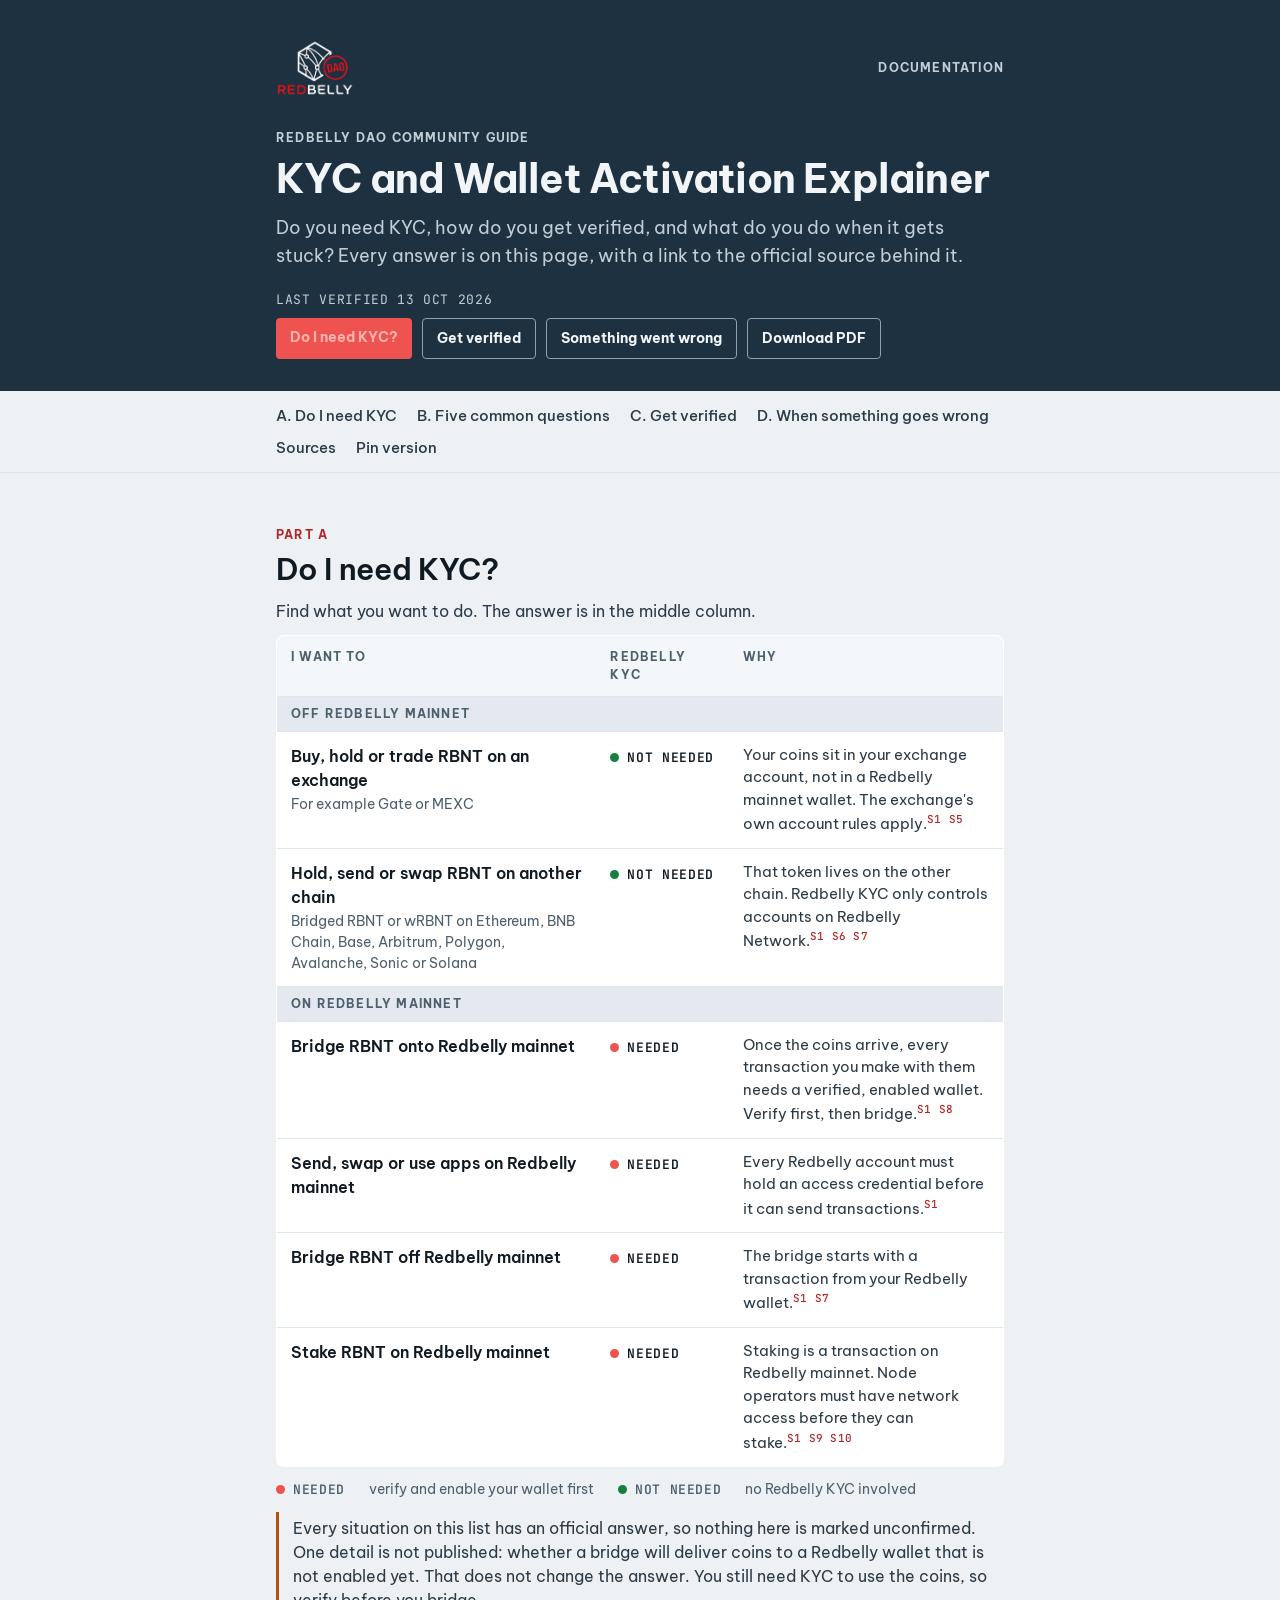
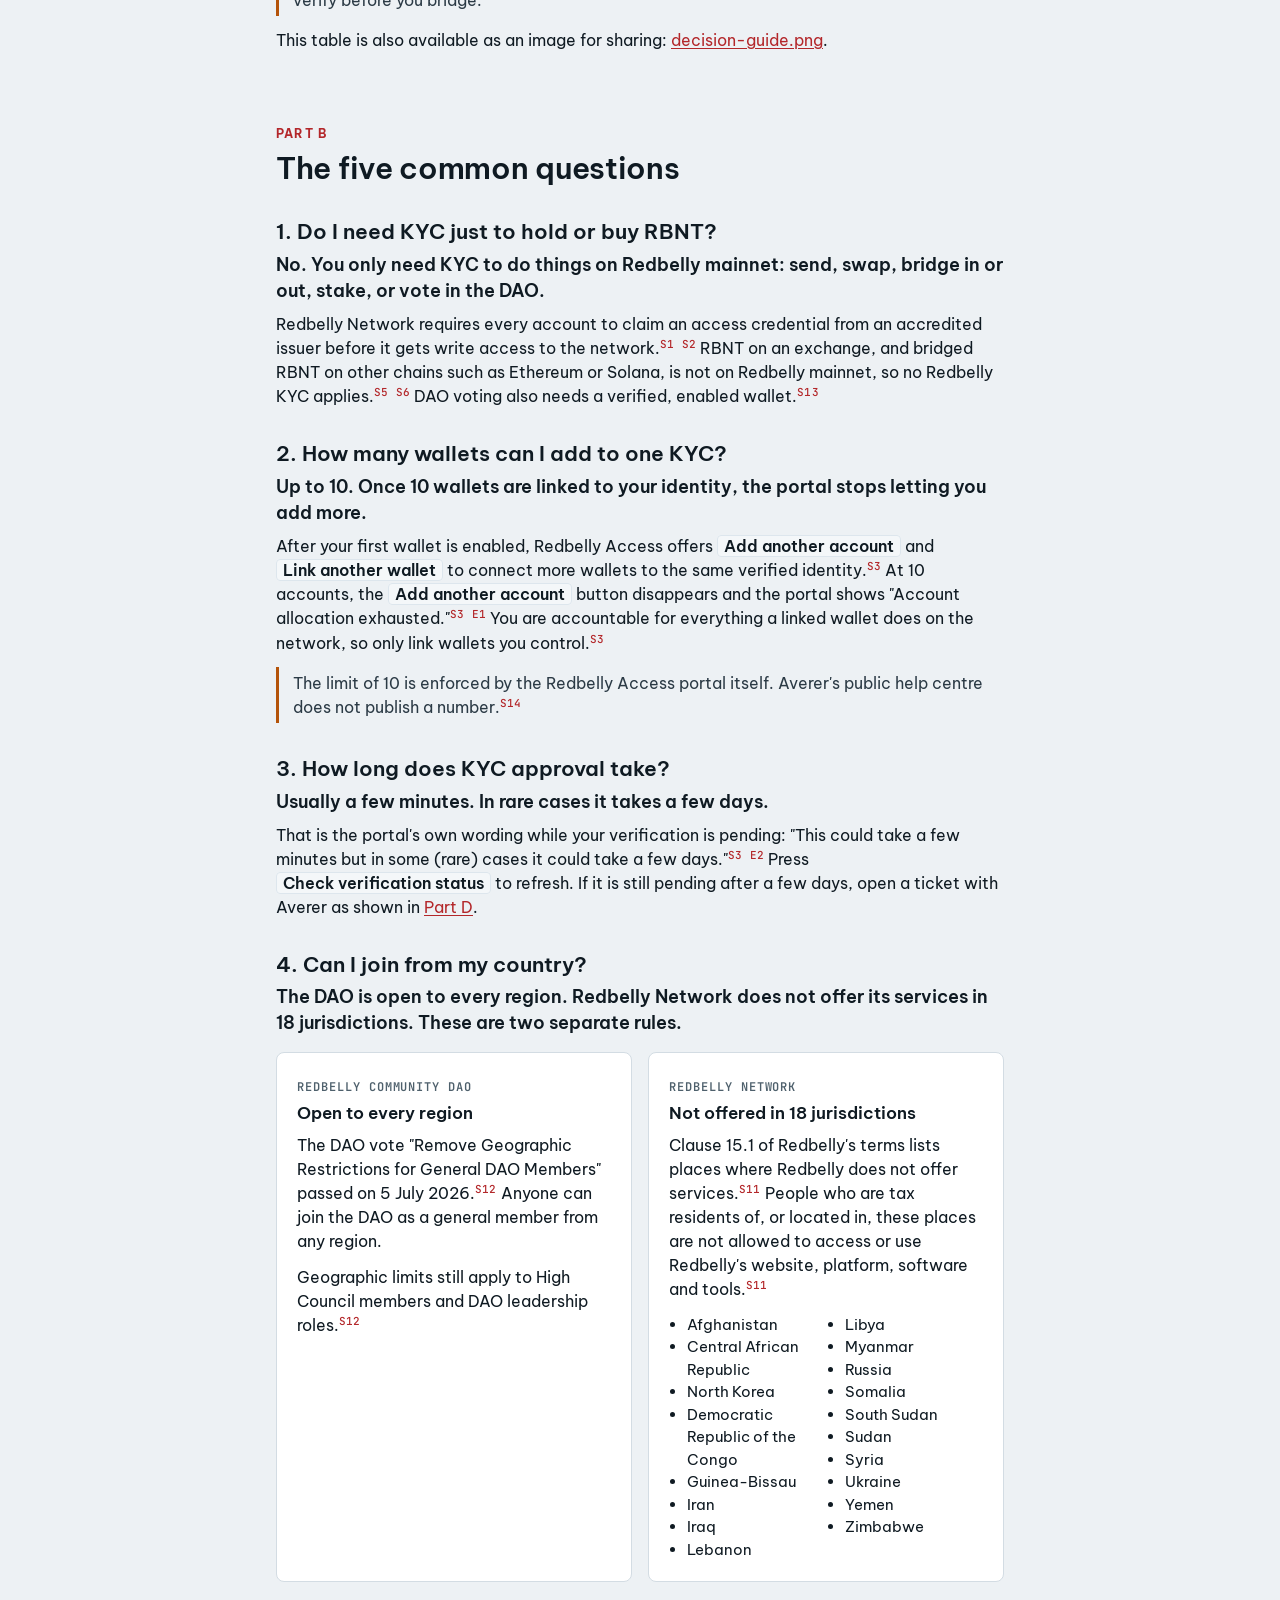
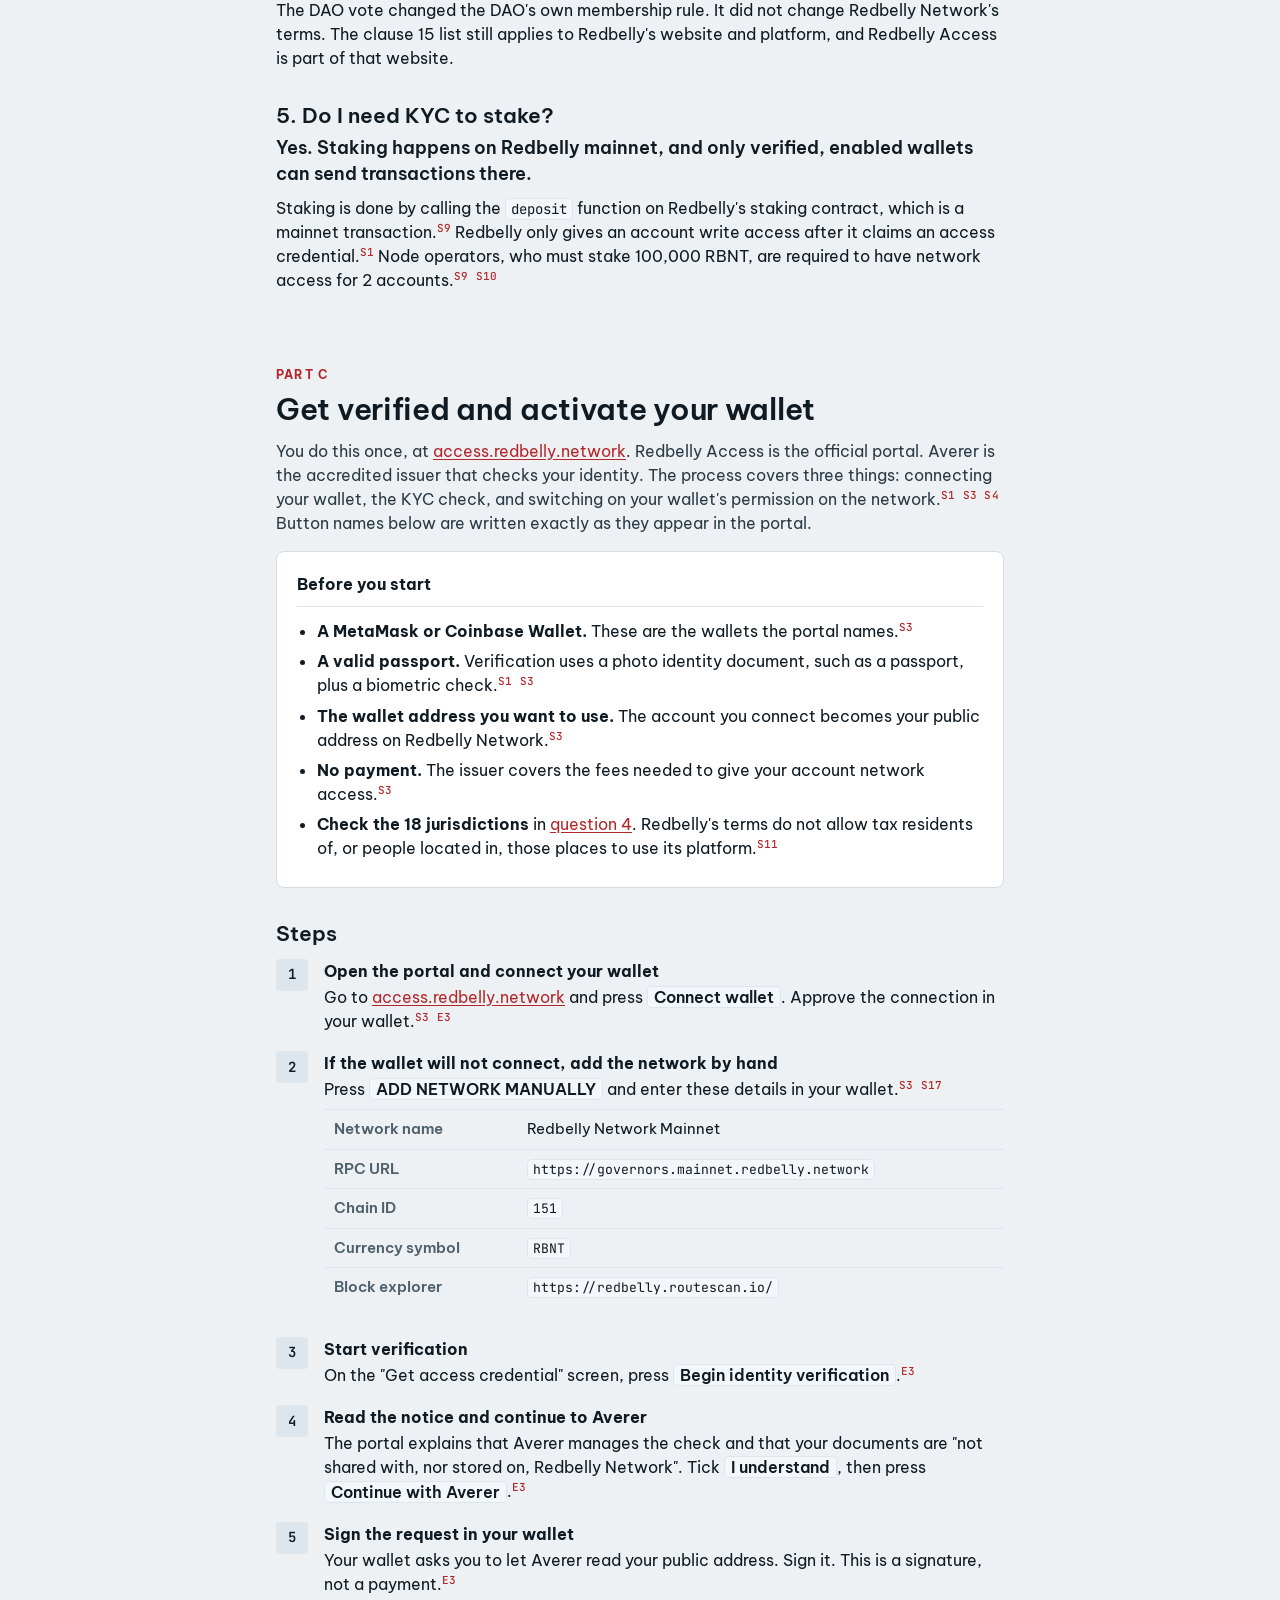
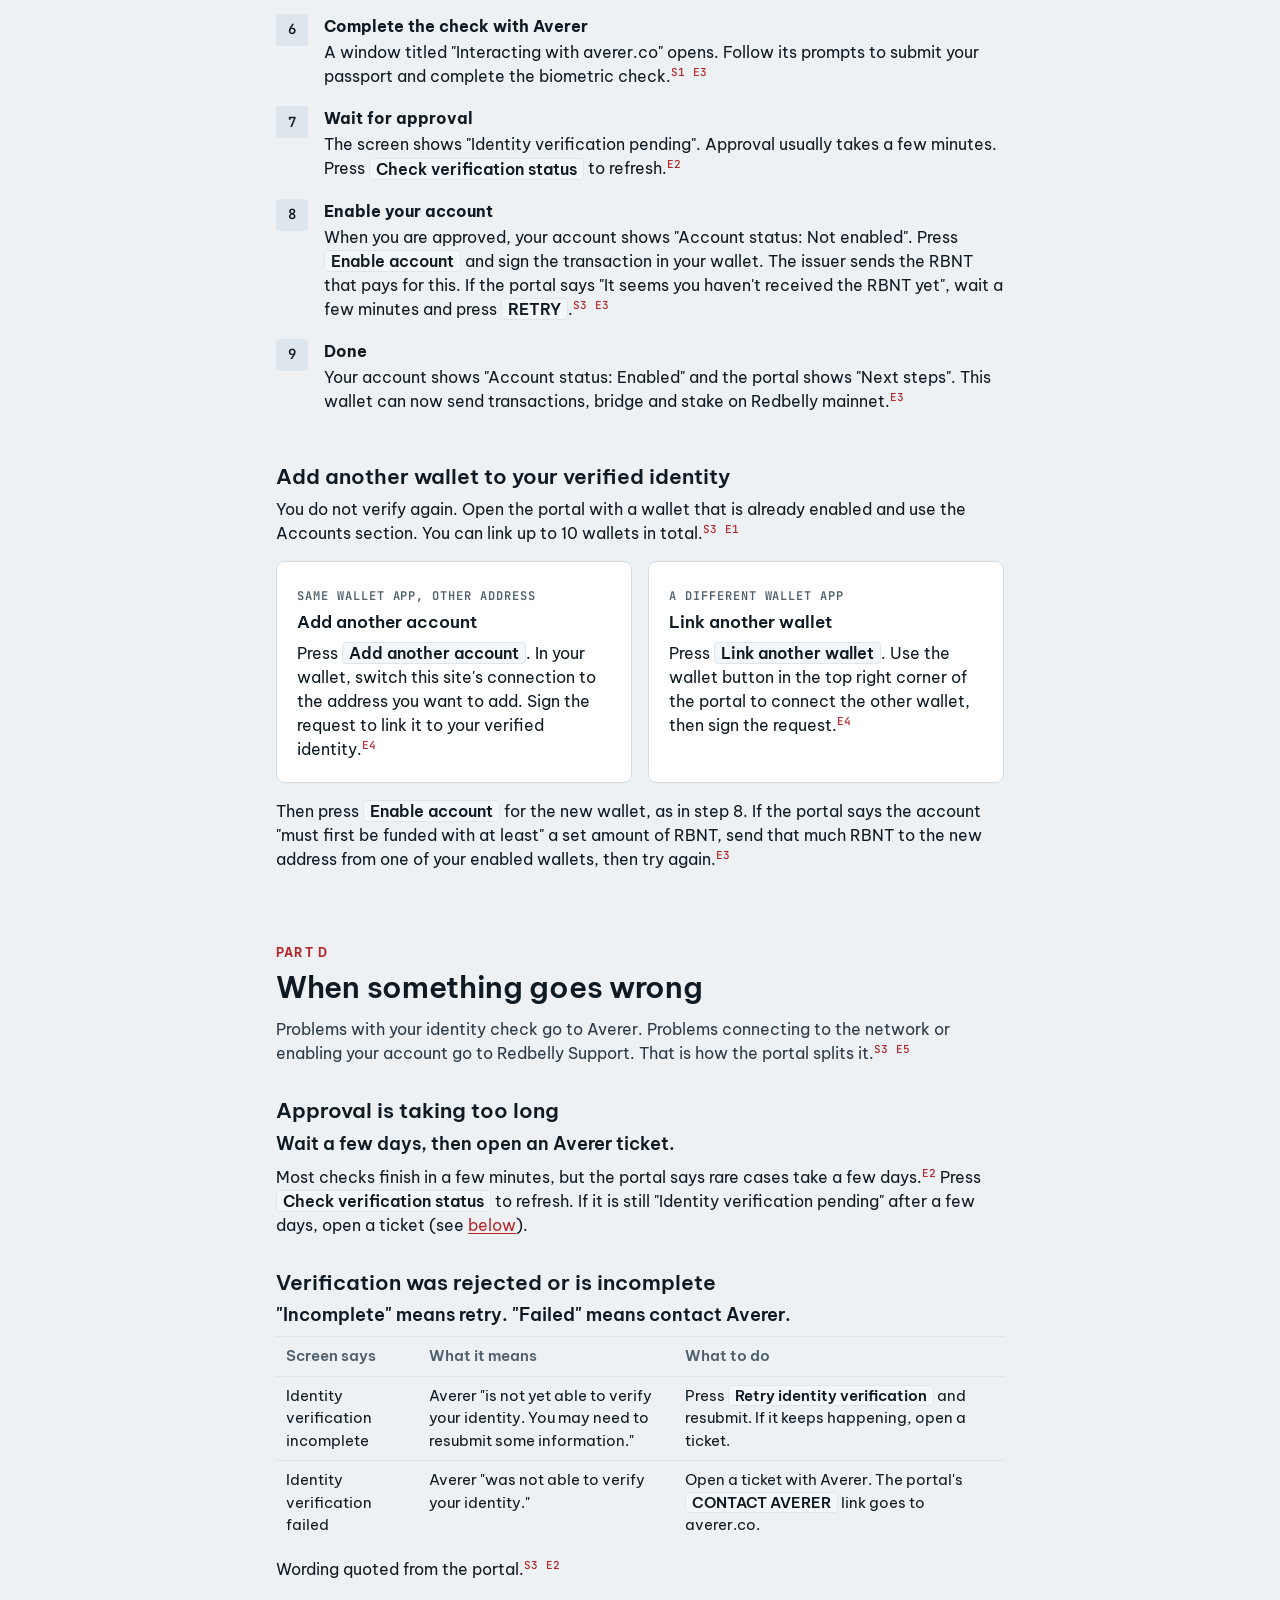
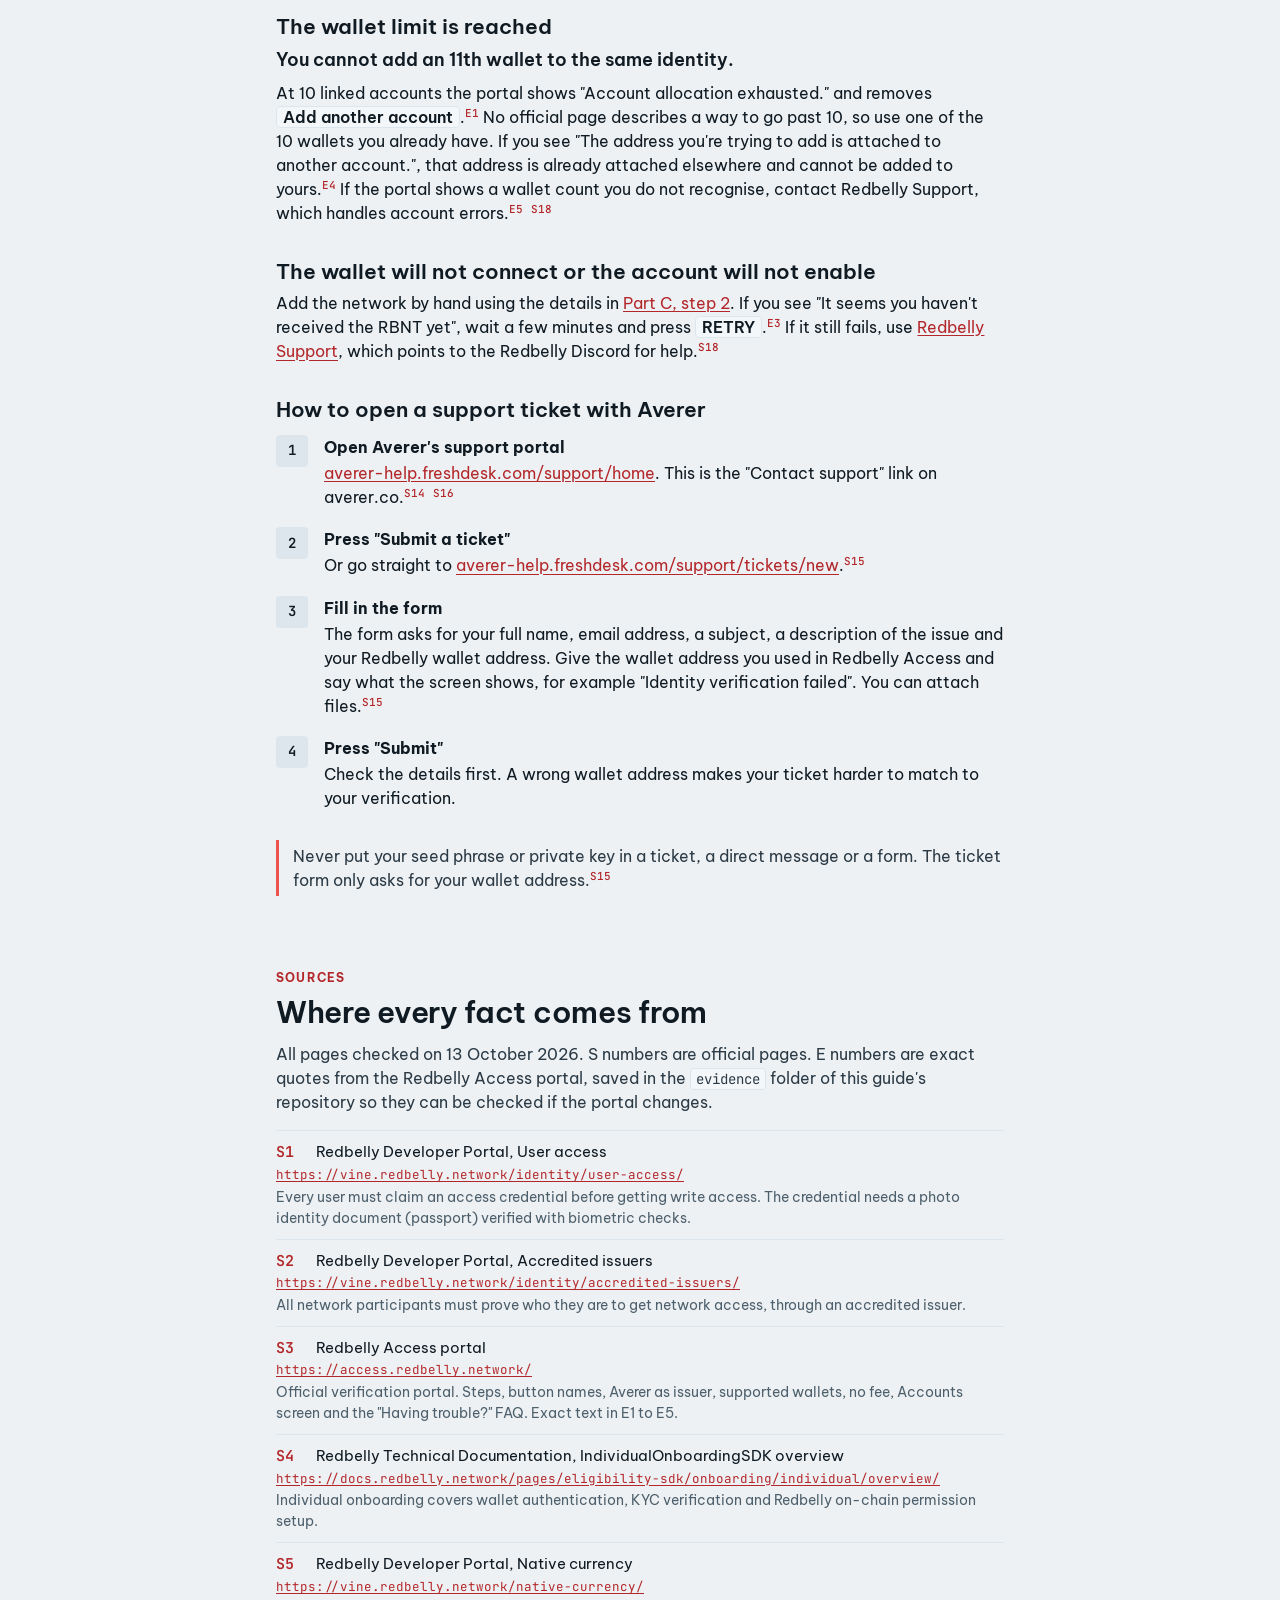
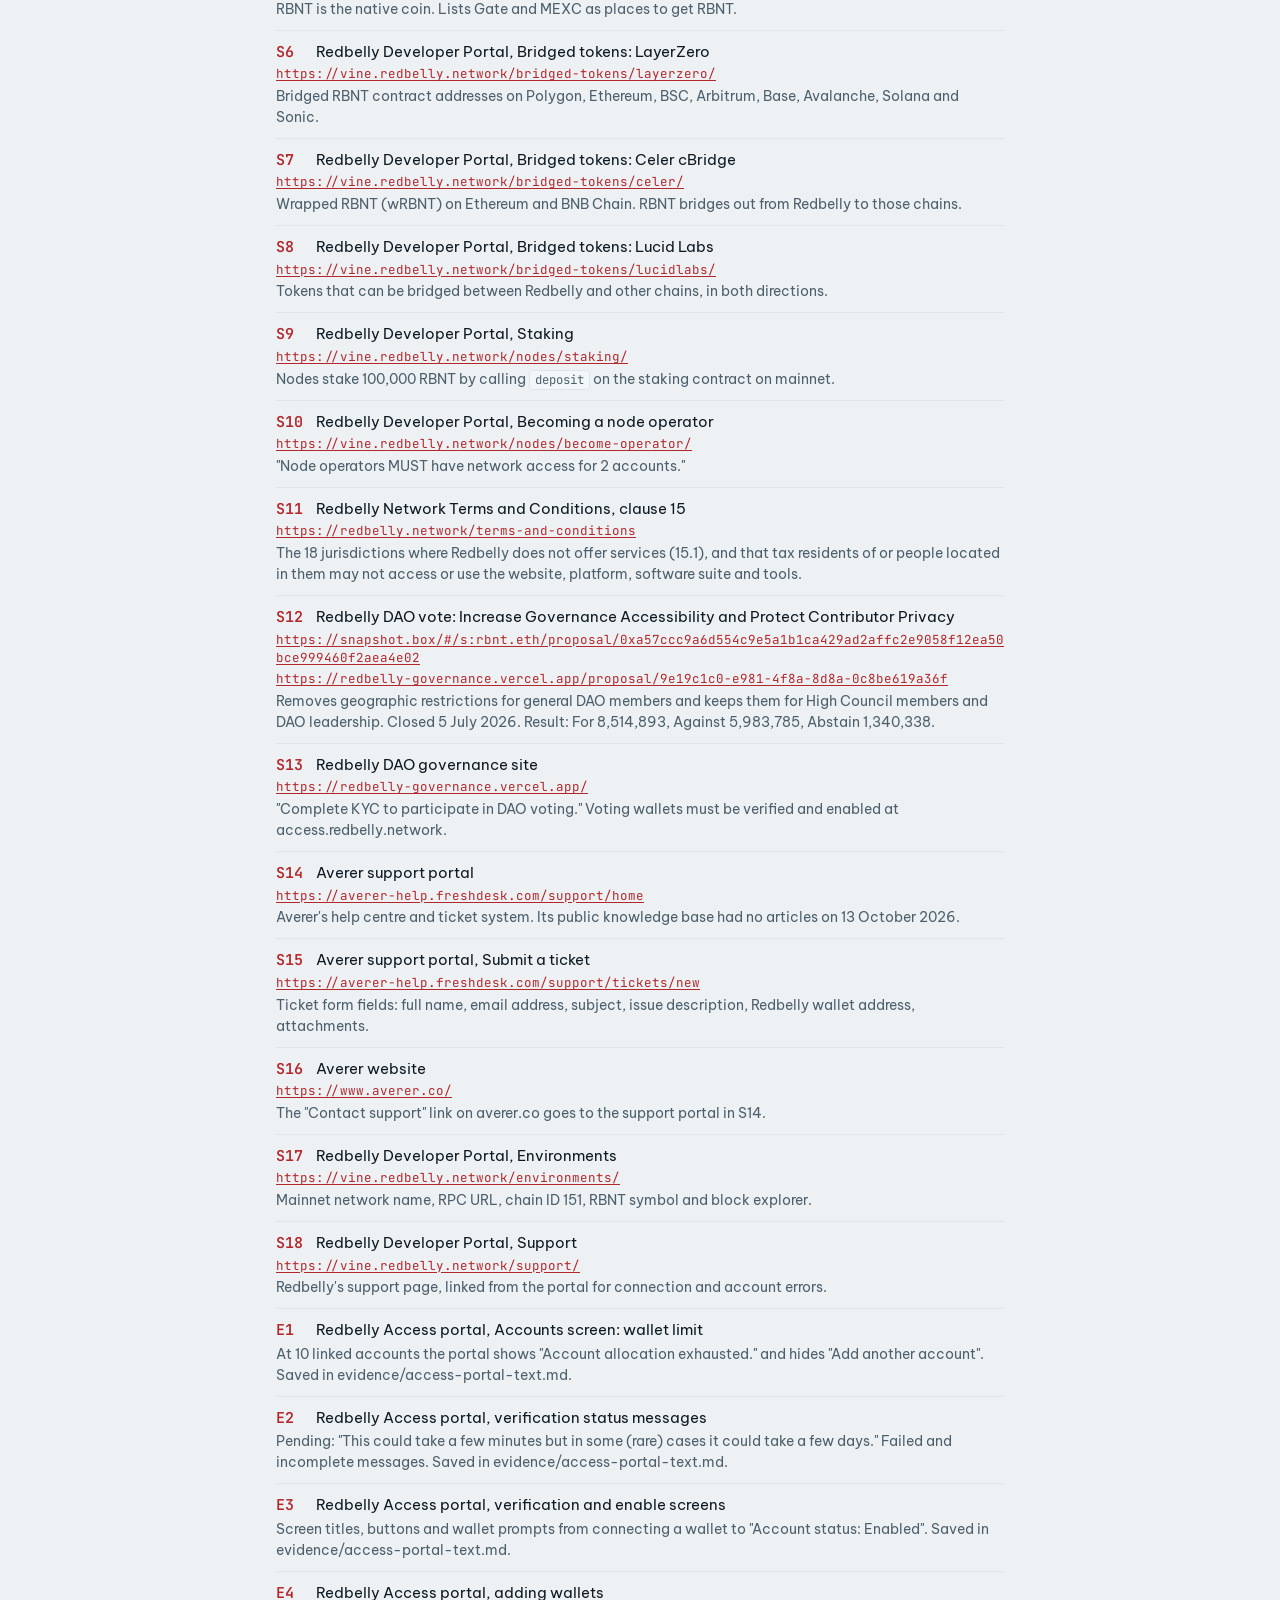
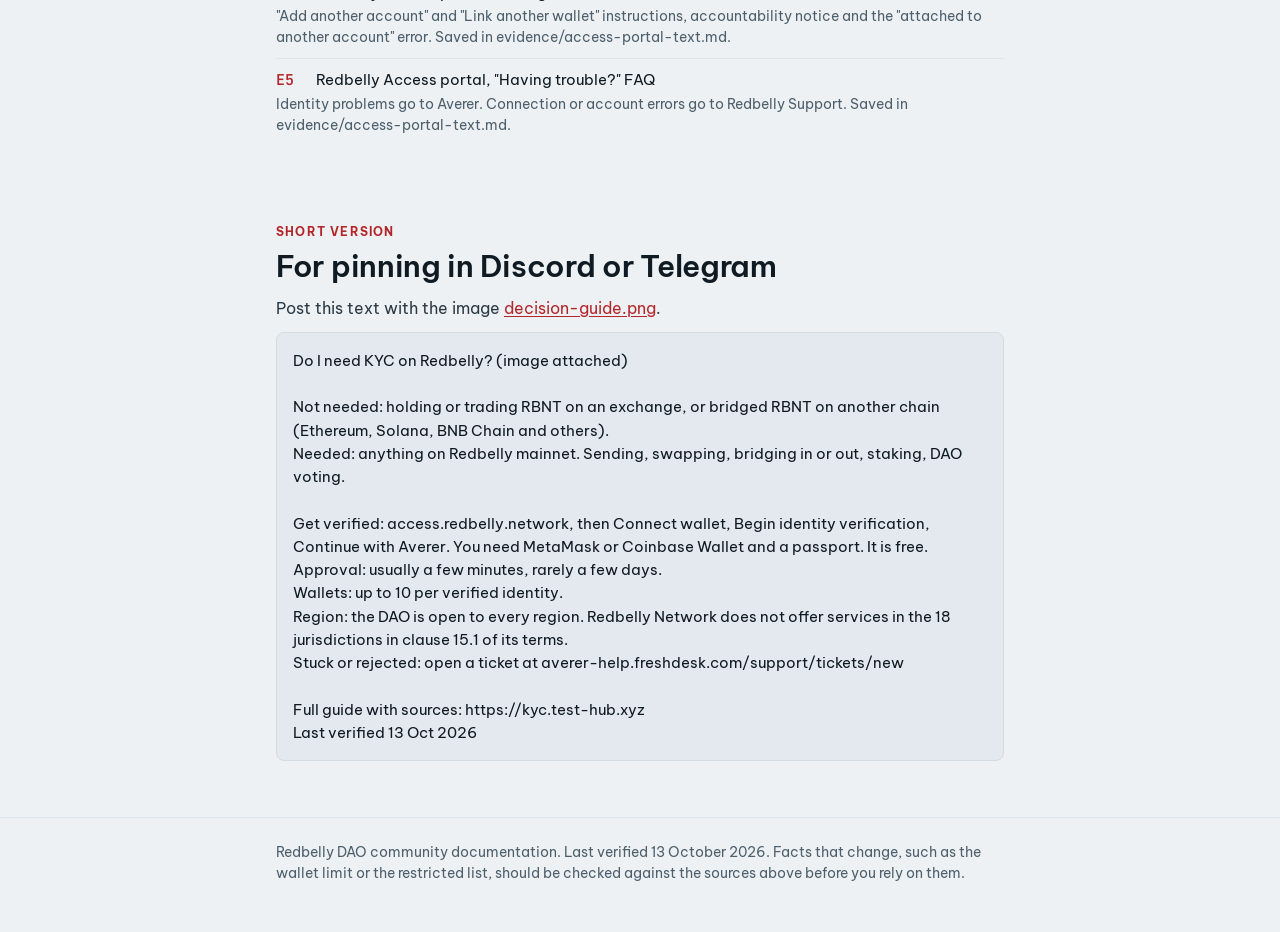
==== commit a9b769a4: "Add live guide link and Caddy deploy notes Fill the guide link in the pin text, add the site URL to " ====
--- a/docs/index.html
+++ b/docs/index.html
@@ -7,7 +7,8 @@
 <meta name="description" content="Do you need KYC on Redbelly? A plain answer, the five common questions, how to get verified with Redbelly Access and Averer, and what to do when something goes wrong.">
 <meta property="og:title" content="Redbelly KYC Explainer">
 <meta property="og:description" content="Do you need KYC on Redbelly? Plain answers, step by step verification, and fixes for common problems.">
-<meta property="og:image" content="img/decision-guide.png">
+<meta property="og:image" content="https://kyc.test-hub.xyz/img/decision-guide.png">
+<meta property="og:url" content="https://kyc.test-hub.xyz/">
 <link rel="icon" href="img/dao-logo-on-light.png">
 <link rel="stylesheet" href="style.css">
 </head>
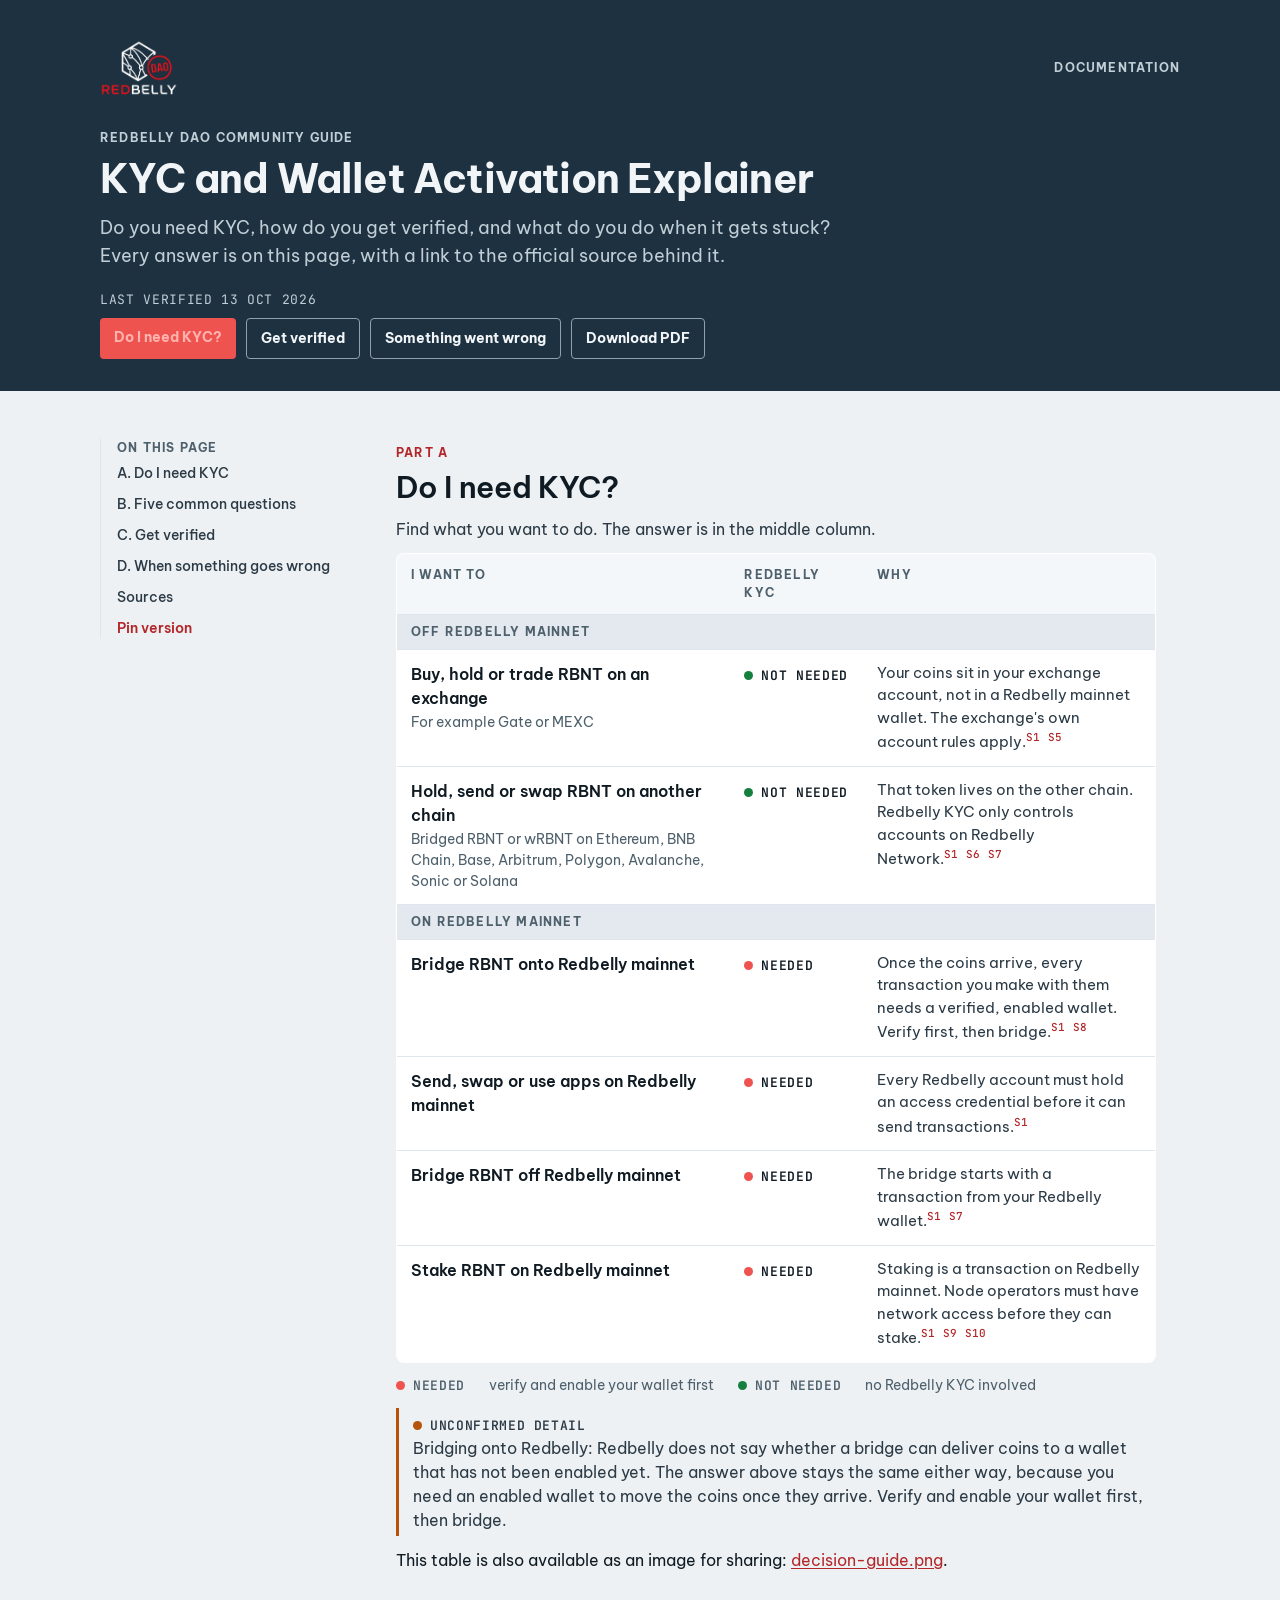
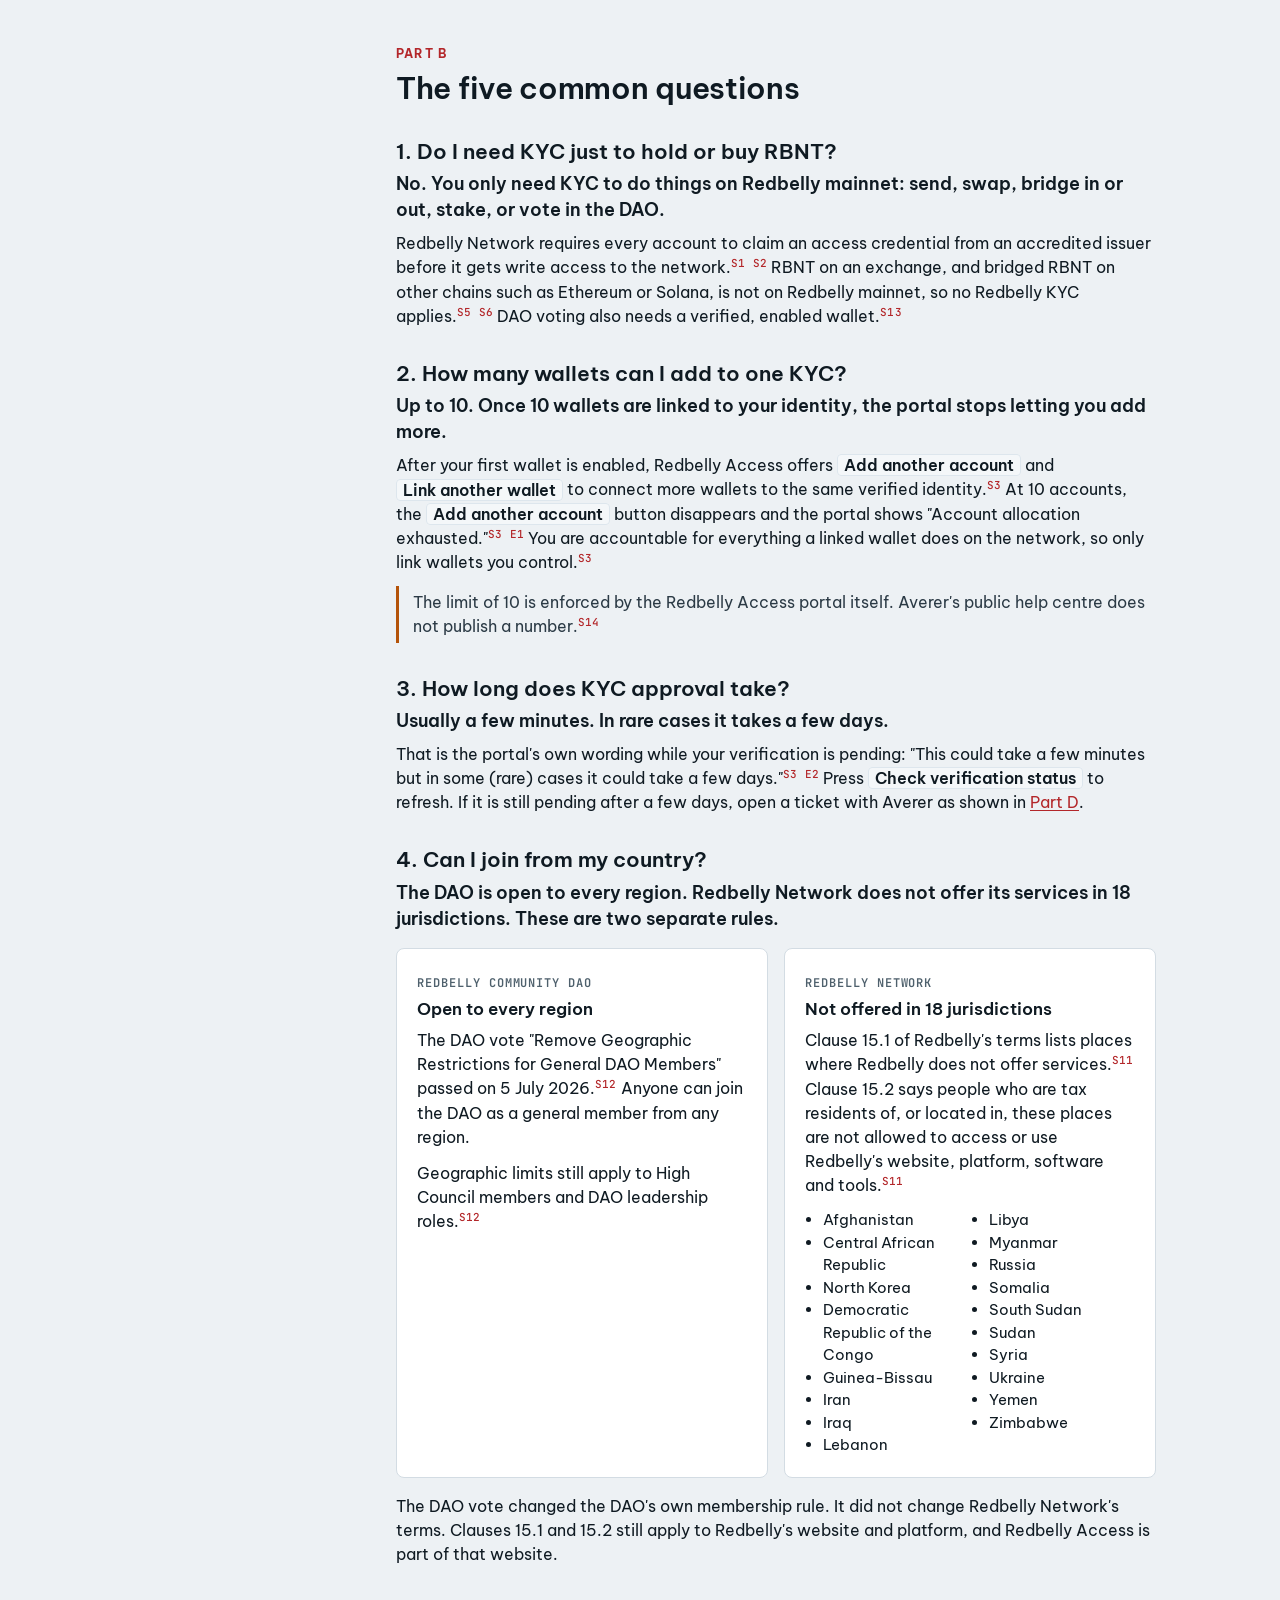
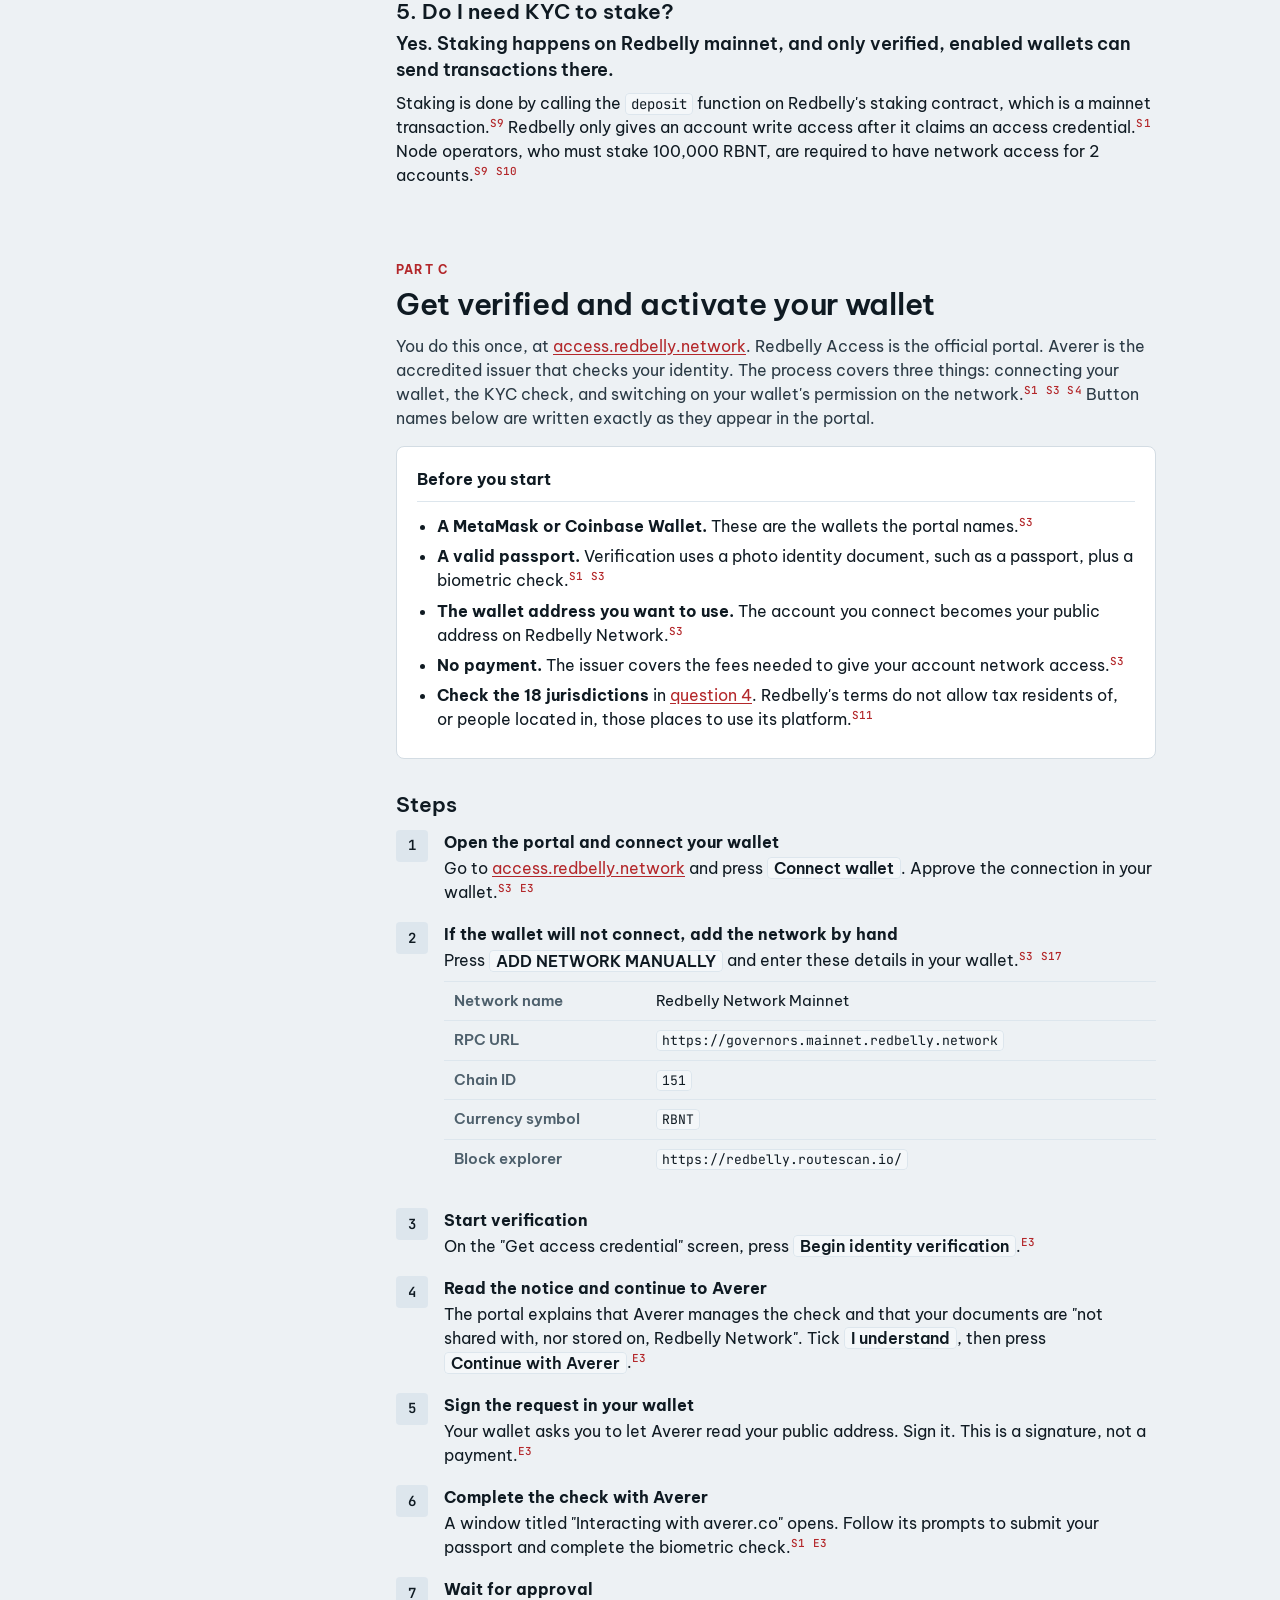
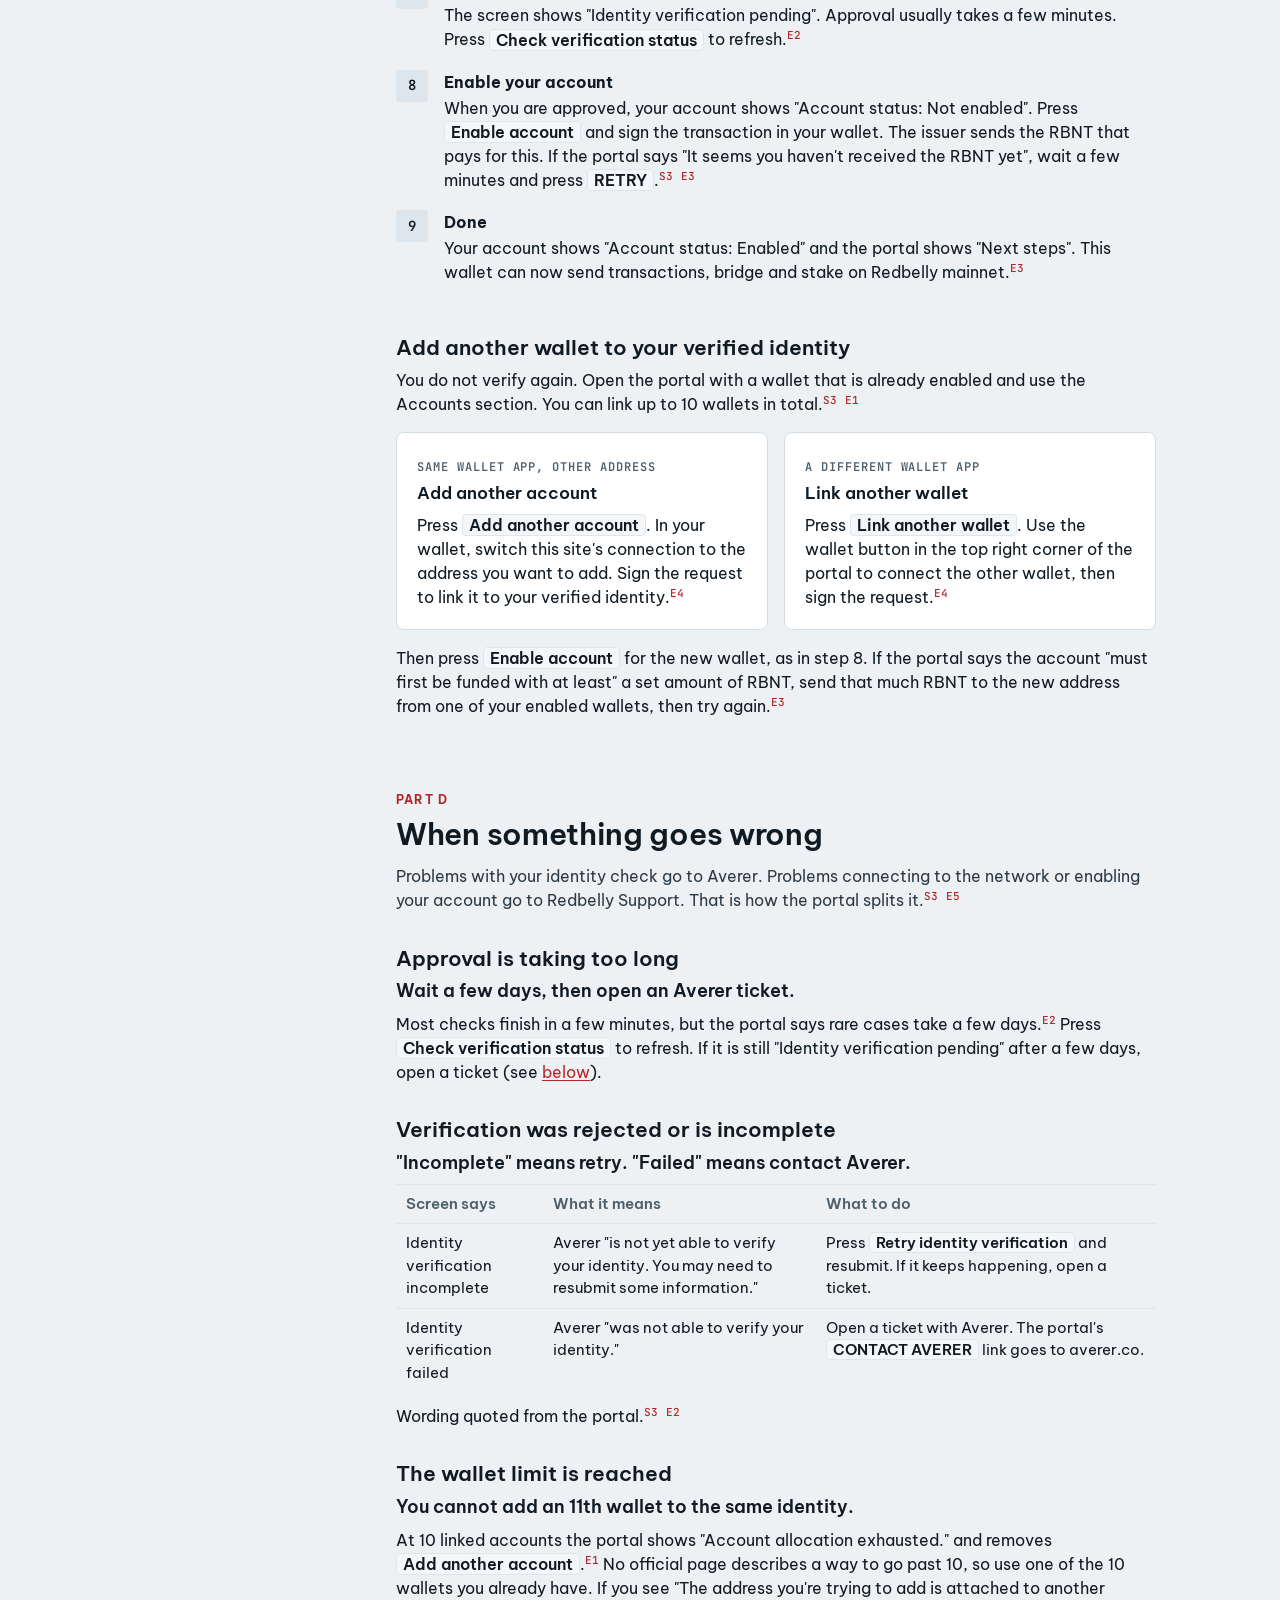
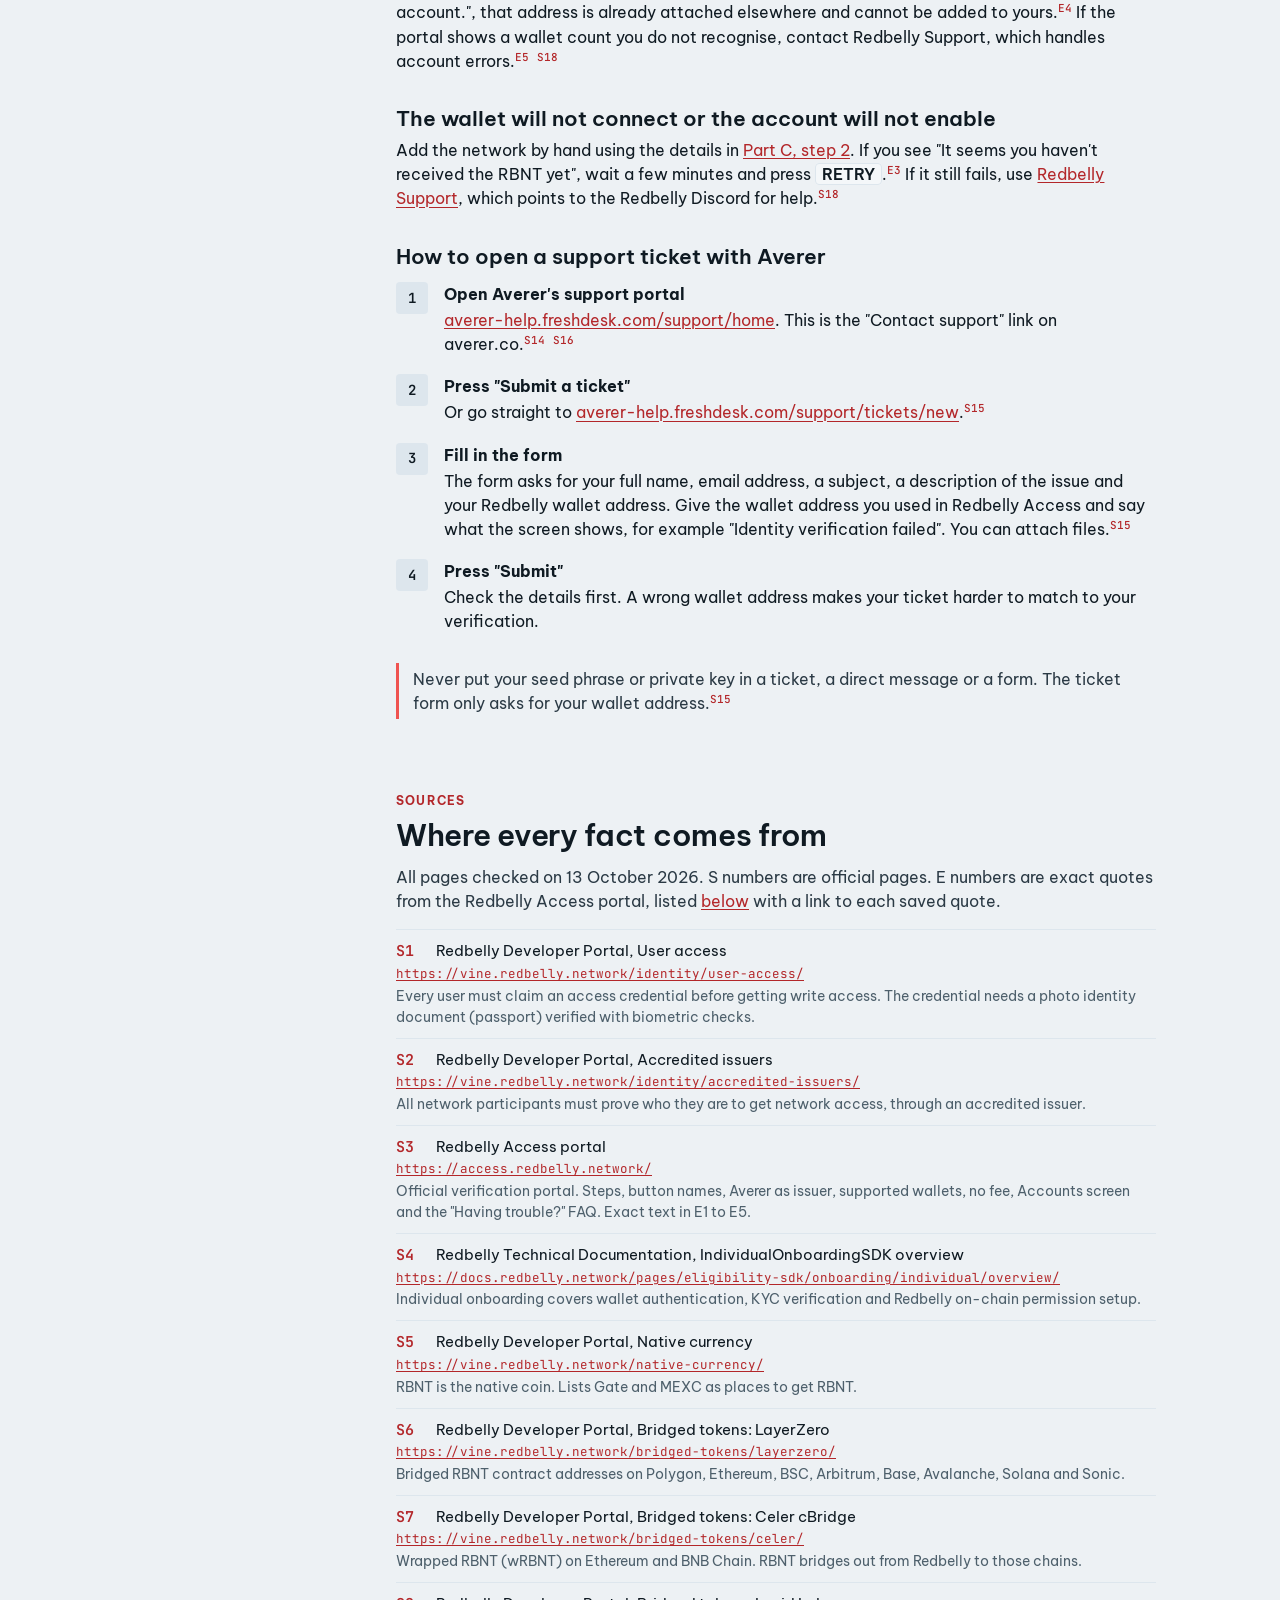
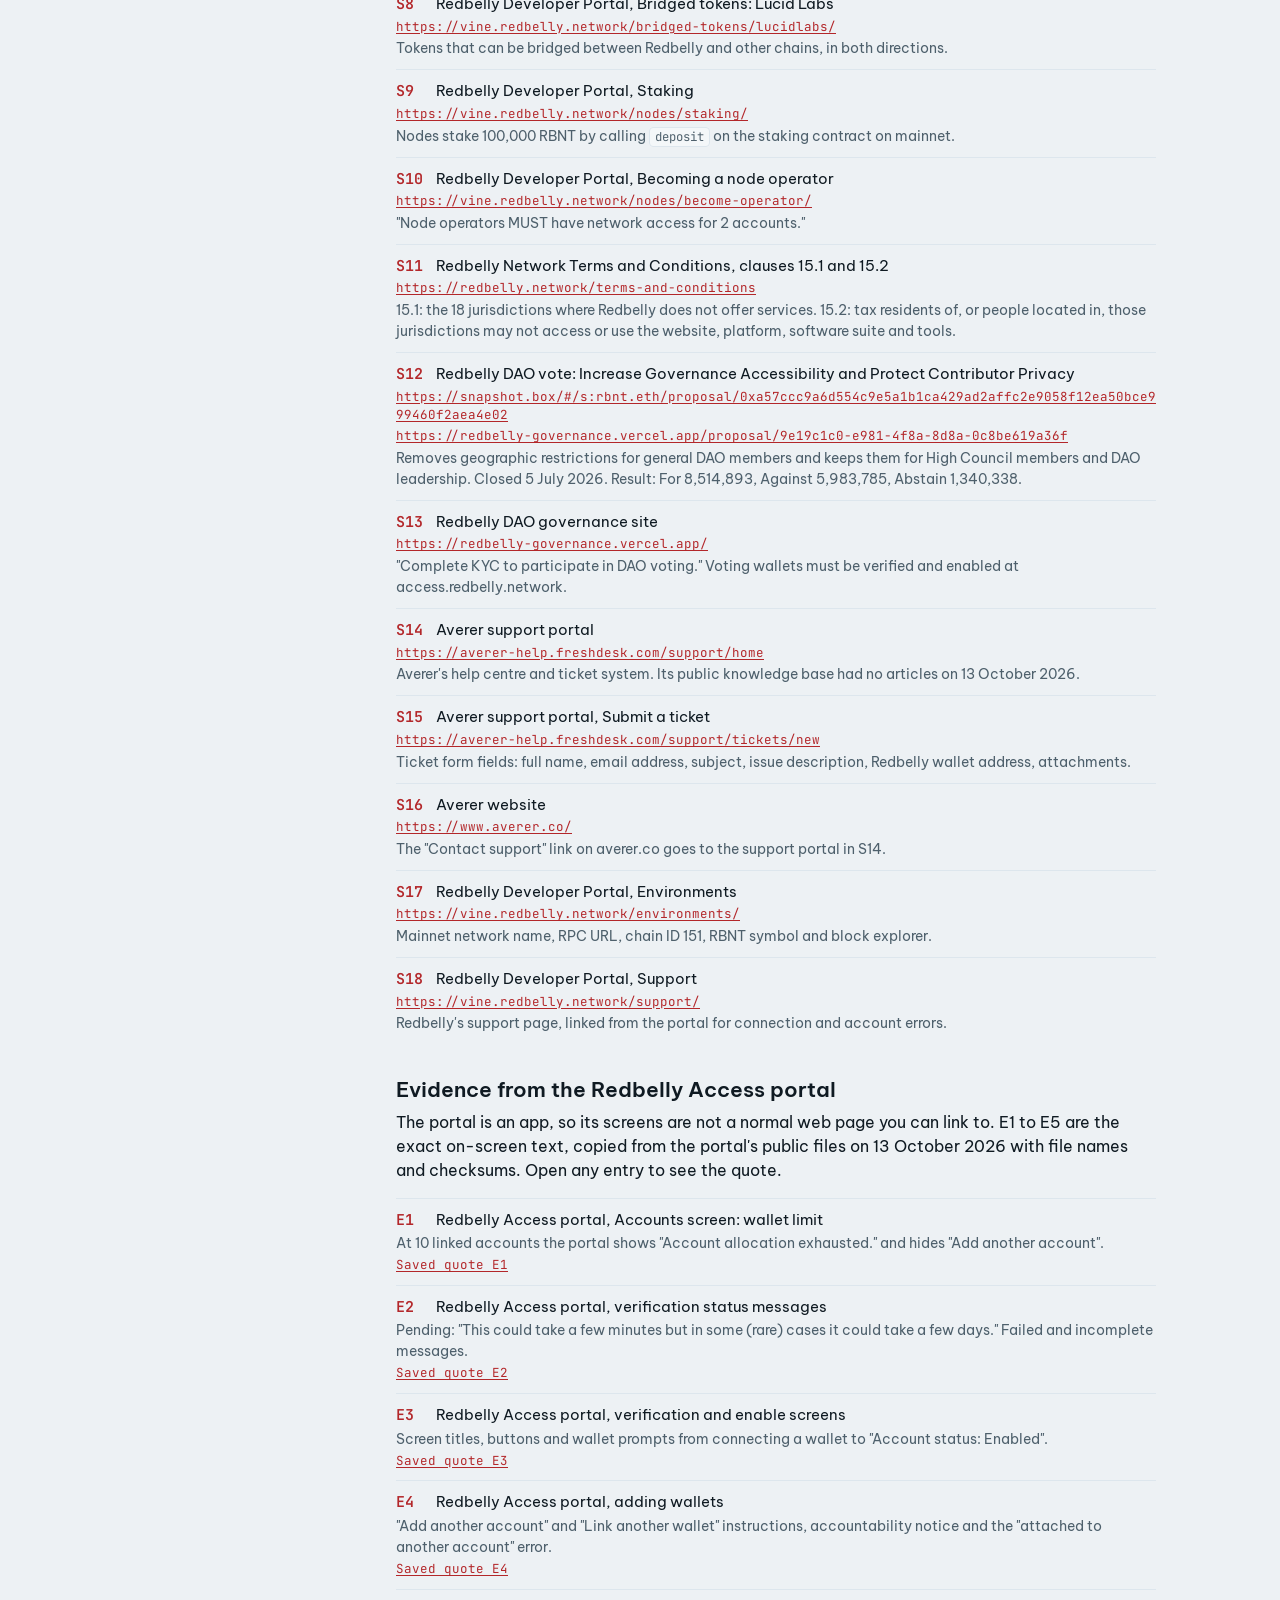
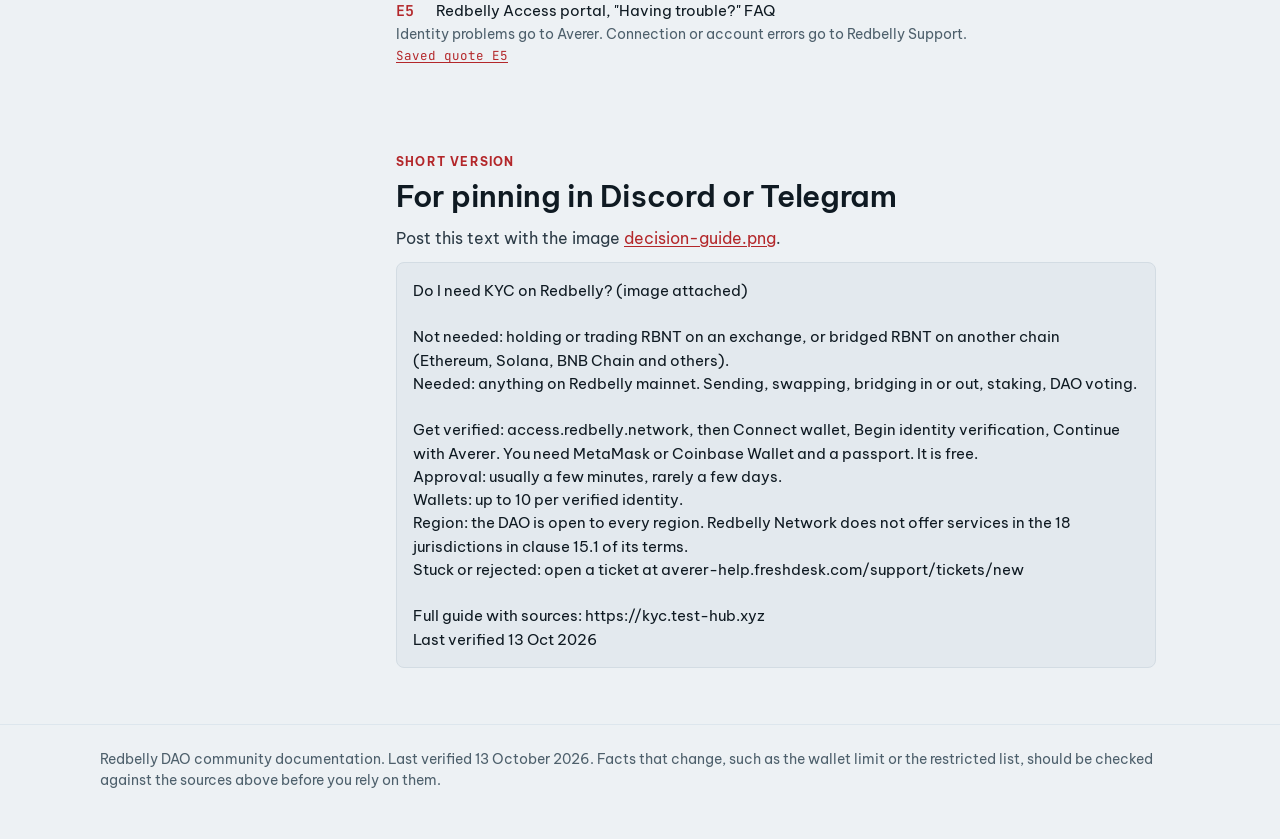
==== commit 5dfb8324: "Add evidence page, sidebar contents and back to top button - Publish the saved Redbelly Access porta" ====
--- a/docs/index.html
+++ b/docs/index.html
@@ -15,7 +15,7 @@
 <body>
 
 <header class="hero">
-  <div class="wrap">
+  <div class="wrap wide">
     <div class="hero-top">
       <img src="img/dao-logo-on-dark.png" alt="Redbelly DAO">
       <span class="label-caps">Documentation</span>
@@ -33,8 +33,10 @@
   </div>
 </header>
 
+<div class="page">
 <nav class="toc" aria-label="Contents">
-  <div class="wrap">
+  <div>
+    <span class="label-caps toc-title">On this page</span>
     <ul>
       <li><a href="#part-a">A. Do I need KYC</a></li>
       <li><a href="#part-b">B. Five common questions</a></li>
@@ -46,7 +48,7 @@
   </div>
 </nav>
 
-<main class="wrap">
+<main class="content">
 
 <!-- ============================ PART A ============================ -->
 <section id="part-a">
@@ -97,7 +99,7 @@
     <span class="status needed">NEEDED</span><span>verify and enable your wallet first</span>
     <span class="status not-needed">NOT NEEDED</span><span>no Redbelly KYC involved</span>
   </div>
-  <p class="note">Every situation on this list has an official answer, so nothing here is marked unconfirmed. One detail is not published: whether a bridge will deliver coins to a Redbelly wallet that is not enabled yet. That does not change the answer. You still need KYC to use the coins, so verify before you bridge.</p>
+  <p class="note"><span class="status unconfirmed">UNCONFIRMED DETAIL</span><br>Bridging onto Redbelly: Redbelly does not say whether a bridge can deliver coins to a wallet that has not been enabled yet. The answer above stays the same either way, because you need an enabled wallet to move the coins once they arrive. Verify and enable your wallet first, then bridge.</p>
   <p class="no-print">This table is also available as an image for sharing: <a href="img/decision-guide.png">decision-guide.png</a>.</p>
 </section>
 
@@ -131,13 +133,13 @@
     <div class="card">
       <span class="who">Redbelly Network</span>
       <h4>Not offered in 18 jurisdictions</h4>
-      <p>Clause 15.1 of Redbelly's terms lists places where Redbelly does not offer services.<sup class="src"><a href="#s11">S11</a></sup> People who are tax residents of, or located in, these places are not allowed to access or use Redbelly's website, platform, software and tools.<sup class="src"><a href="#s11">S11</a></sup></p>
+      <p>Clause 15.1 of Redbelly's terms lists places where Redbelly does not offer services.<sup class="src"><a href="#s11">S11</a></sup> Clause 15.2 says people who are tax residents of, or located in, these places are not allowed to access or use Redbelly's website, platform, software and tools.<sup class="src"><a href="#s11">S11</a></sup></p>
       <ul class="countries">
         <li>Afghanistan</li><li>Central African Republic</li><li>North Korea</li><li>Democratic Republic of the Congo</li><li>Guinea-Bissau</li><li>Iran</li><li>Iraq</li><li>Lebanon</li><li>Libya</li><li>Myanmar</li><li>Russia</li><li>Somalia</li><li>South Sudan</li><li>Sudan</li><li>Syria</li><li>Ukraine</li><li>Yemen</li><li>Zimbabwe</li>
       </ul>
     </div>
   </div>
-  <p>The DAO vote changed the DAO's own membership rule. It did not change Redbelly Network's terms. The clause 15 list still applies to Redbelly's website and platform, and Redbelly Access is part of that website.</p>
+  <p>The DAO vote changed the DAO's own membership rule. It did not change Redbelly Network's terms. Clauses 15.1 and 15.2 still apply to Redbelly's website and platform, and Redbelly Access is part of that website.</p>
 
   <h3 id="q5">5. Do I need KYC to stake?</h3>
   <p class="answer">Yes. Staking happens on Redbelly mainnet, and only verified, enabled wallets can send transactions there.</p>
@@ -239,7 +241,7 @@
 <section id="sources" class="page-break">
   <span class="label-caps part-tag">Sources</span>
   <h2>Where every fact comes from</h2>
-  <p class="lead">All pages checked on 13 October 2026. S numbers are official pages. E numbers are exact quotes from the Redbelly Access portal, saved in the <code>evidence</code> folder of this guide's repository so they can be checked if the portal changes.</p>
+  <p class="lead">All pages checked on 13 October 2026. S numbers are official pages. E numbers are exact quotes from the Redbelly Access portal, listed <a href="#evidence">below</a> with a link to each saved quote.</p>
   <ul class="sources">
     <li id="s1"><span class="id">S1</span>Redbelly Developer Portal, User access<span class="url"><a href="https://vine.redbelly.network/identity/user-access/">https://vine.redbelly.network/identity/user-access/</a></span><span class="backs">Every user must claim an access credential before getting write access. The credential needs a photo identity document (passport) verified with biometric checks.</span></li>
     <li id="s2"><span class="id">S2</span>Redbelly Developer Portal, Accredited issuers<span class="url"><a href="https://vine.redbelly.network/identity/accredited-issuers/">https://vine.redbelly.network/identity/accredited-issuers/</a></span><span class="backs">All network participants must prove who they are to get network access, through an accredited issuer.</span></li>
@@ -251,7 +253,7 @@
     <li id="s8"><span class="id">S8</span>Redbelly Developer Portal, Bridged tokens: Lucid Labs<span class="url"><a href="https://vine.redbelly.network/bridged-tokens/lucidlabs/">https://vine.redbelly.network/bridged-tokens/lucidlabs/</a></span><span class="backs">Tokens that can be bridged between Redbelly and other chains, in both directions.</span></li>
     <li id="s9"><span class="id">S9</span>Redbelly Developer Portal, Staking<span class="url"><a href="https://vine.redbelly.network/nodes/staking/">https://vine.redbelly.network/nodes/staking/</a></span><span class="backs">Nodes stake 100,000 RBNT by calling <code>deposit</code> on the staking contract on mainnet.</span></li>
     <li id="s10"><span class="id">S10</span>Redbelly Developer Portal, Becoming a node operator<span class="url"><a href="https://vine.redbelly.network/nodes/become-operator/">https://vine.redbelly.network/nodes/become-operator/</a></span><span class="backs">"Node operators MUST have network access for 2 accounts."</span></li>
-    <li id="s11"><span class="id">S11</span>Redbelly Network Terms and Conditions, clause 15<span class="url"><a href="https://redbelly.network/terms-and-conditions">https://redbelly.network/terms-and-conditions</a></span><span class="backs">The 18 jurisdictions where Redbelly does not offer services (15.1), and that tax residents of or people located in them may not access or use the website, platform, software suite and tools.</span></li>
+    <li id="s11"><span class="id">S11</span>Redbelly Network Terms and Conditions, clauses 15.1 and 15.2<span class="url"><a href="https://redbelly.network/terms-and-conditions">https://redbelly.network/terms-and-conditions</a></span><span class="backs">15.1: the 18 jurisdictions where Redbelly does not offer services. 15.2: tax residents of, or people located in, those jurisdictions may not access or use the website, platform, software suite and tools.</span></li>
     <li id="s12"><span class="id">S12</span>Redbelly DAO vote: Increase Governance Accessibility and Protect Contributor Privacy<span class="url"><a href="https://snapshot.box/#/s:rbnt.eth/proposal/0xa57ccc9a6d554c9e5a1b1ca429ad2affc2e9058f12ea50bce999460f2aea4e02">https://snapshot.box/#/s:rbnt.eth/proposal/0xa57ccc9a6d554c9e5a1b1ca429ad2affc2e9058f12ea50bce999460f2aea4e02</a></span><span class="url"><a href="https://redbelly-governance.vercel.app/proposal/9e19c1c0-e981-4f8a-8d8a-0c8be619a36f">https://redbelly-governance.vercel.app/proposal/9e19c1c0-e981-4f8a-8d8a-0c8be619a36f</a></span><span class="backs">Removes geographic restrictions for general DAO members and keeps them for High Council members and DAO leadership. Closed 5 July 2026. Result: For 8,514,893, Against 5,983,785, Abstain 1,340,338.</span></li>
     <li id="s13"><span class="id">S13</span>Redbelly DAO governance site<span class="url"><a href="https://redbelly-governance.vercel.app/">https://redbelly-governance.vercel.app/</a></span><span class="backs">"Complete KYC to participate in DAO voting." Voting wallets must be verified and enabled at access.redbelly.network.</span></li>
     <li id="s14"><span class="id">S14</span>Averer support portal<span class="url"><a href="https://averer-help.freshdesk.com/support/home">https://averer-help.freshdesk.com/support/home</a></span><span class="backs">Averer's help centre and ticket system. Its public knowledge base had no articles on 13 October 2026.</span></li>
@@ -259,11 +261,15 @@
     <li id="s16"><span class="id">S16</span>Averer website<span class="url"><a href="https://www.averer.co/">https://www.averer.co/</a></span><span class="backs">The "Contact support" link on averer.co goes to the support portal in S14.</span></li>
     <li id="s17"><span class="id">S17</span>Redbelly Developer Portal, Environments<span class="url"><a href="https://vine.redbelly.network/environments/">https://vine.redbelly.network/environments/</a></span><span class="backs">Mainnet network name, RPC URL, chain ID 151, RBNT symbol and block explorer.</span></li>
     <li id="s18"><span class="id">S18</span>Redbelly Developer Portal, Support<span class="url"><a href="https://vine.redbelly.network/support/">https://vine.redbelly.network/support/</a></span><span class="backs">Redbelly's support page, linked from the portal for connection and account errors.</span></li>
-    <li id="e1"><span class="id">E1</span>Redbelly Access portal, Accounts screen: wallet limit<span class="backs">At 10 linked accounts the portal shows "Account allocation exhausted." and hides "Add another account". Saved in evidence/access-portal-text.md.</span></li>
-    <li id="e2"><span class="id">E2</span>Redbelly Access portal, verification status messages<span class="backs">Pending: "This could take a few minutes but in some (rare) cases it could take a few days." Failed and incomplete messages. Saved in evidence/access-portal-text.md.</span></li>
-    <li id="e3"><span class="id">E3</span>Redbelly Access portal, verification and enable screens<span class="backs">Screen titles, buttons and wallet prompts from connecting a wallet to "Account status: Enabled". Saved in evidence/access-portal-text.md.</span></li>
-    <li id="e4"><span class="id">E4</span>Redbelly Access portal, adding wallets<span class="backs">"Add another account" and "Link another wallet" instructions, accountability notice and the "attached to another account" error. Saved in evidence/access-portal-text.md.</span></li>
-    <li id="e5"><span class="id">E5</span>Redbelly Access portal, "Having trouble?" FAQ<span class="backs">Identity problems go to Averer. Connection or account errors go to Redbelly Support. Saved in evidence/access-portal-text.md.</span></li>
+  </ul>
+  <h3 id="evidence">Evidence from the Redbelly Access portal</h3>
+  <p>The portal is an app, so its screens are not a normal web page you can link to. E1 to E5 are the exact on-screen text, copied from the portal's public files on 13 October 2026 with file names and checksums. Open any entry to see the quote.</p>
+  <ul class="sources">
+    <li id="e1"><span class="id">E1</span>Redbelly Access portal, Accounts screen: wallet limit<span class="backs">At 10 linked accounts the portal shows "Account allocation exhausted." and hides "Add another account".</span><span class="url"><a href="https://kyc.test-hub.xyz/evidence.html#e1-wallet-limit">Saved quote E1</a></span></li>
+    <li id="e2"><span class="id">E2</span>Redbelly Access portal, verification status messages<span class="backs">Pending: "This could take a few minutes but in some (rare) cases it could take a few days." Failed and incomplete messages.</span><span class="url"><a href="https://kyc.test-hub.xyz/evidence.html#e2-approval-time-and-outcomes">Saved quote E2</a></span></li>
+    <li id="e3"><span class="id">E3</span>Redbelly Access portal, verification and enable screens<span class="backs">Screen titles, buttons and wallet prompts from connecting a wallet to "Account status: Enabled".</span><span class="url"><a href="https://kyc.test-hub.xyz/evidence.html#e3-step-by-step-screens">Saved quote E3</a></span></li>
+    <li id="e4"><span class="id">E4</span>Redbelly Access portal, adding wallets<span class="backs">"Add another account" and "Link another wallet" instructions, accountability notice and the "attached to another account" error.</span><span class="url"><a href="https://kyc.test-hub.xyz/evidence.html#e4-adding-wallets">Saved quote E4</a></span></li>
+    <li id="e5"><span class="id">E5</span>Redbelly Access portal, "Having trouble?" FAQ<span class="backs">Identity problems go to Averer. Connection or account errors go to Redbelly Support.</span><span class="url"><a href="https://kyc.test-hub.xyz/evidence.html#e5-portal-faq">Saved quote E5</a></span></li>
   </ul>
 </section>
 
@@ -276,14 +282,44 @@
 </section>
 
 </main>
+</div>
 
 <footer>
-  <div class="wrap">
+  <div class="wrap wide">
     Redbelly DAO community documentation. Last verified 13 October 2026. Facts that change, such as the wallet limit or the restricted list, should be checked against the sources above before you rely on them.
   </div>
 </footer>
 
+<button class="to-top" type="button" aria-label="Back to top">
+  <svg width="20" height="20" viewBox="0 0 24 24" fill="none" stroke="currentColor" stroke-width="2" stroke-linecap="round" stroke-linejoin="round" aria-hidden="true"><path d="m5 12 7-7 7 7"/><path d="M12 19V5"/></svg>
+</button>
+
 <script>
+  // Back to top: appears after 200px of scrolling, same as redbellydao.network.
+  (function () {
+    var btn = document.querySelector(".to-top");
+    function update() { btn.classList.toggle("show", window.scrollY > 200); }
+    window.addEventListener("scroll", update, { passive: true });
+    btn.addEventListener("click", function () { window.scrollTo({ top: 0, behavior: "smooth" }); });
+    update();
+  })();
+
+  // Highlight the section you are reading in the contents list.
+  (function () {
+    if (!("IntersectionObserver" in window)) return;
+    var links = {};
+    document.querySelectorAll("nav.toc a").forEach(function (a) { links[a.getAttribute("href").slice(1)] = a; });
+    var obs = new IntersectionObserver(function (entries) {
+      entries.forEach(function (e) {
+        if (e.isIntersecting && links[e.target.id]) {
+          Object.keys(links).forEach(function (k) { links[k].classList.remove("active"); });
+          links[e.target.id].classList.add("active");
+        }
+      });
+    }, { rootMargin: "-20% 0px -70% 0px" });
+    Object.keys(links).forEach(function (id) { var el = document.getElementById(id); if (el) obs.observe(el); });
+  })();
+
   // The pin text lives in pin.txt so the page and the posted text never drift apart.
   fetch("pin.txt").then(function (r) { return r.ok ? r.text() : ""; }).then(function (t) {
     if (t) document.getElementById("pin-text").textContent = t;
--- a/docs/style.css
+++ b/docs/style.css
@@ -56,10 +56,15 @@
   line-height: 1.5;
 }
 a { color: var(--accent-text); text-underline-offset: 2px; overflow-wrap: anywhere; }
-code, .mono { font-family: "JetBrains Mono", ui-monospace, monospace; font-size: 0.875em; }
+code, .mono, pre { font-family: "JetBrains Mono", ui-monospace, monospace; font-size: 0.875em; font-variant-ligatures: none; font-feature-settings: "calt" 0, "liga" 0; }
 code { background: var(--container); border: 1px solid var(--hairline); border-radius: 4px; padding: 1px 5px; overflow-wrap: anywhere; }
 
 .wrap { max-width: 760px; margin: 0 auto; padding: 0 16px; }
+.wrap.wide { max-width: 1112px; }
+
+/* Page layout: contents list on top on small screens, sticky sidebar on wide screens */
+.page { max-width: 1112px; margin: 0 auto; padding: 0 16px; }
+.content { max-width: 760px; min-width: 0; }
 
 /* Hero band stays dark steel in both themes */
 .hero { background: #1d3140; color: #f1f5f8; padding: 40px 0 32px; }
@@ -72,10 +77,36 @@
 .hero p { font-size: 18px; line-height: 1.55; color: #c2ced6; margin: 0 0 16px; max-width: 64ch; }
 .verified { font-family: "JetBrains Mono", ui-monospace, monospace; font-size: 13px; letter-spacing: 0.05em; color: #c2ced6; }
 
-nav.toc { border-bottom: 1px solid var(--hairline); background: var(--bg-deep); }
-nav.toc ul { list-style: none; margin: 0; padding: 12px 0; display: flex; flex-wrap: wrap; gap: 8px 20px; }
+nav.toc { border-bottom: 1px solid var(--hairline); padding: 16px 0 12px; }
+.toc-title { display: block; color: var(--muted); margin-bottom: 6px; }
+nav.toc ul { list-style: none; margin: 0; padding: 0; display: flex; flex-wrap: wrap; gap: 8px 20px; }
 nav.toc a { color: var(--text-2); text-decoration: none; font-weight: 500; font-size: 15px; }
-nav.toc a:hover { color: var(--accent-text); }
+nav.toc a:hover, nav.toc a.active { color: var(--accent-text); }
+
+@media (min-width: 1080px) {
+  .page { display: grid; grid-template-columns: 232px minmax(0, 760px); gap: 64px; }
+  nav.toc { border-bottom: 0; padding: 48px 0 0; }
+  nav.toc > div { position: sticky; top: 24px; border-left: 1px solid var(--hairline); padding-left: 16px; }
+  nav.toc ul { flex-direction: column; gap: 10px; }
+  nav.toc a { display: block; font-size: 14px; }
+  nav.toc a.active { font-weight: 600; }
+}
+
+/* Back to top, matching the behaviour of redbellydao.network */
+.to-top {
+  position: fixed; right: 24px; bottom: 24px; z-index: 40;
+  width: 40px; height: 40px; border: 0; border-radius: 9999px;
+  background: #3F4C6B; color: #fff; cursor: pointer;
+  display: flex; align-items: center; justify-content: center;
+  box-shadow: 0 10px 15px -3px rgba(0, 0, 0, 0.1), 0 4px 6px -4px rgba(0, 0, 0, 0.1);
+  opacity: 0; transform: scale(0); pointer-events: none;
+  transition: opacity 0.5s ease-in-out, transform 0.5s ease-in-out, background-color 0.2s;
+  will-change: transform, opacity;
+}
+.to-top.show { opacity: 1; transform: scale(1); pointer-events: auto; }
+.to-top:hover { background: #2d3a58; }
+.to-top:focus-visible { outline: 2px solid var(--accent-text); outline-offset: 2px; }
+@media (prefers-reduced-motion: reduce) { .to-top { transition: none; } }
 
 main section { padding: 48px 0 8px; }
 h2 { font-size: 30px; line-height: 1.2; font-weight: 600; letter-spacing: -0.01em; margin: 6px 0 12px; }
@@ -176,7 +207,9 @@
   }
   ol.steps > li::before { background: #DDE6ED; color: #0F1A22; }
   body { font-size: 10.5pt; }
-  nav.toc, .no-print, .actions { display: none; }
+  nav.toc, .no-print, .actions, .to-top { display: none; }
+  .page { display: block; padding: 0; max-width: none; }
+  .content { max-width: none; }
   .hero h1 { font-size: 26pt; margin: 4px 0 8px; }
   .hero p { font-size: 11pt; margin-bottom: 8px; }
   .hero-top { margin-bottom: 12px; }
@@ -196,3 +229,5 @@
   a { color: #B3272A; }
   * { -webkit-print-color-adjust: exact; print-color-adjust: exact; }
 }
+
+#evidence { margin-top: 32px; }
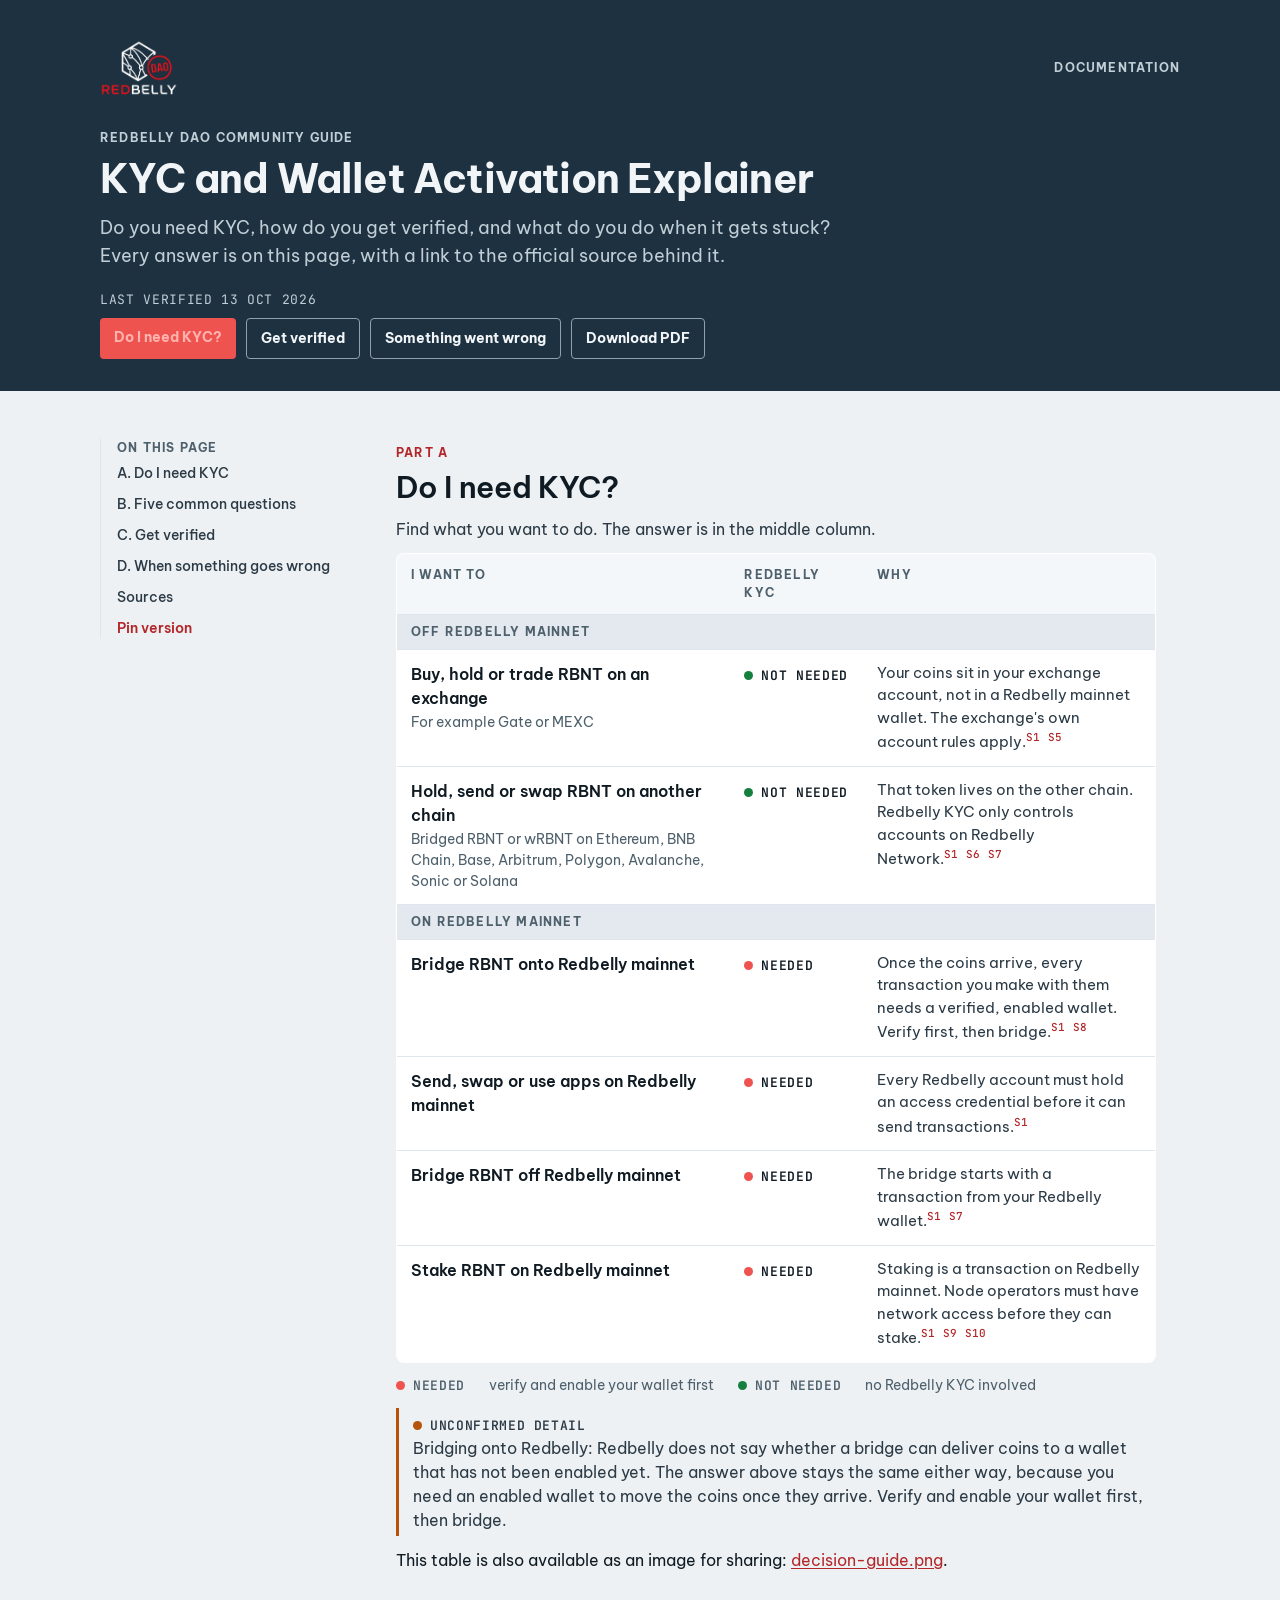
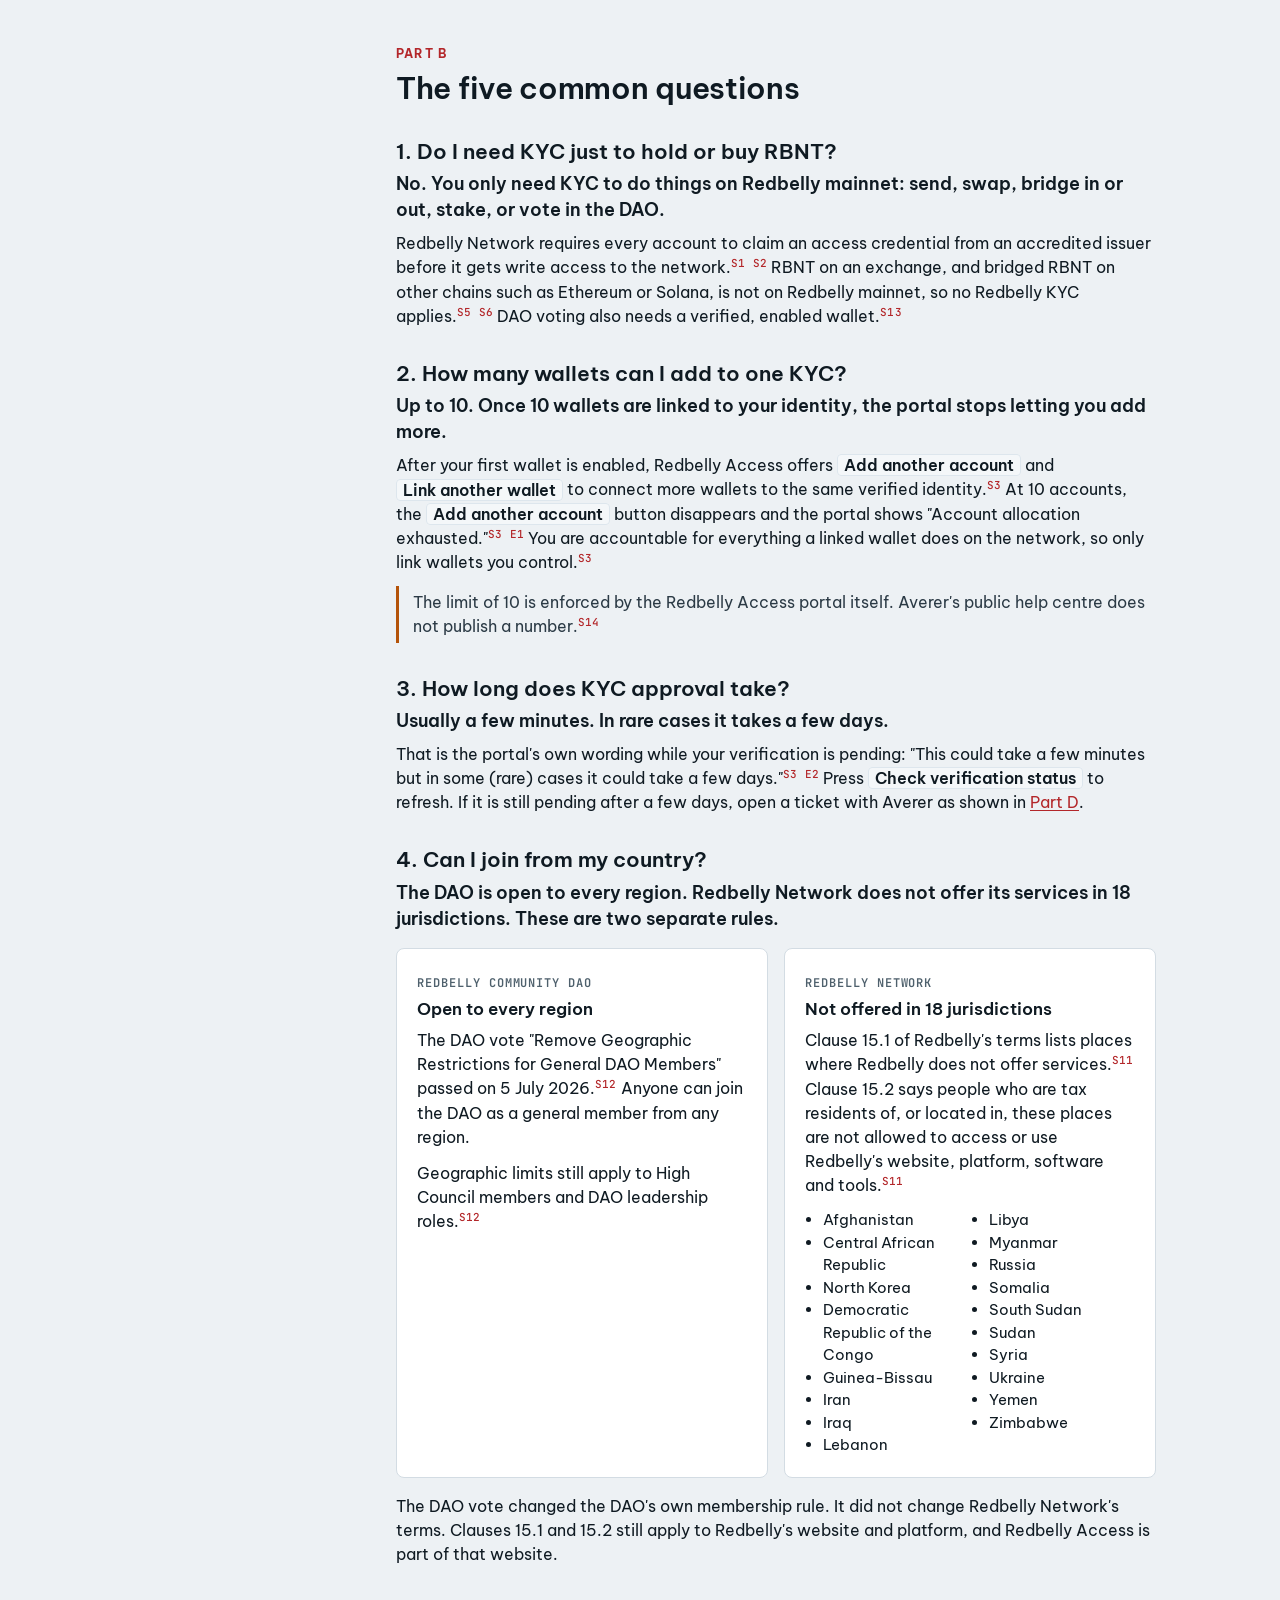
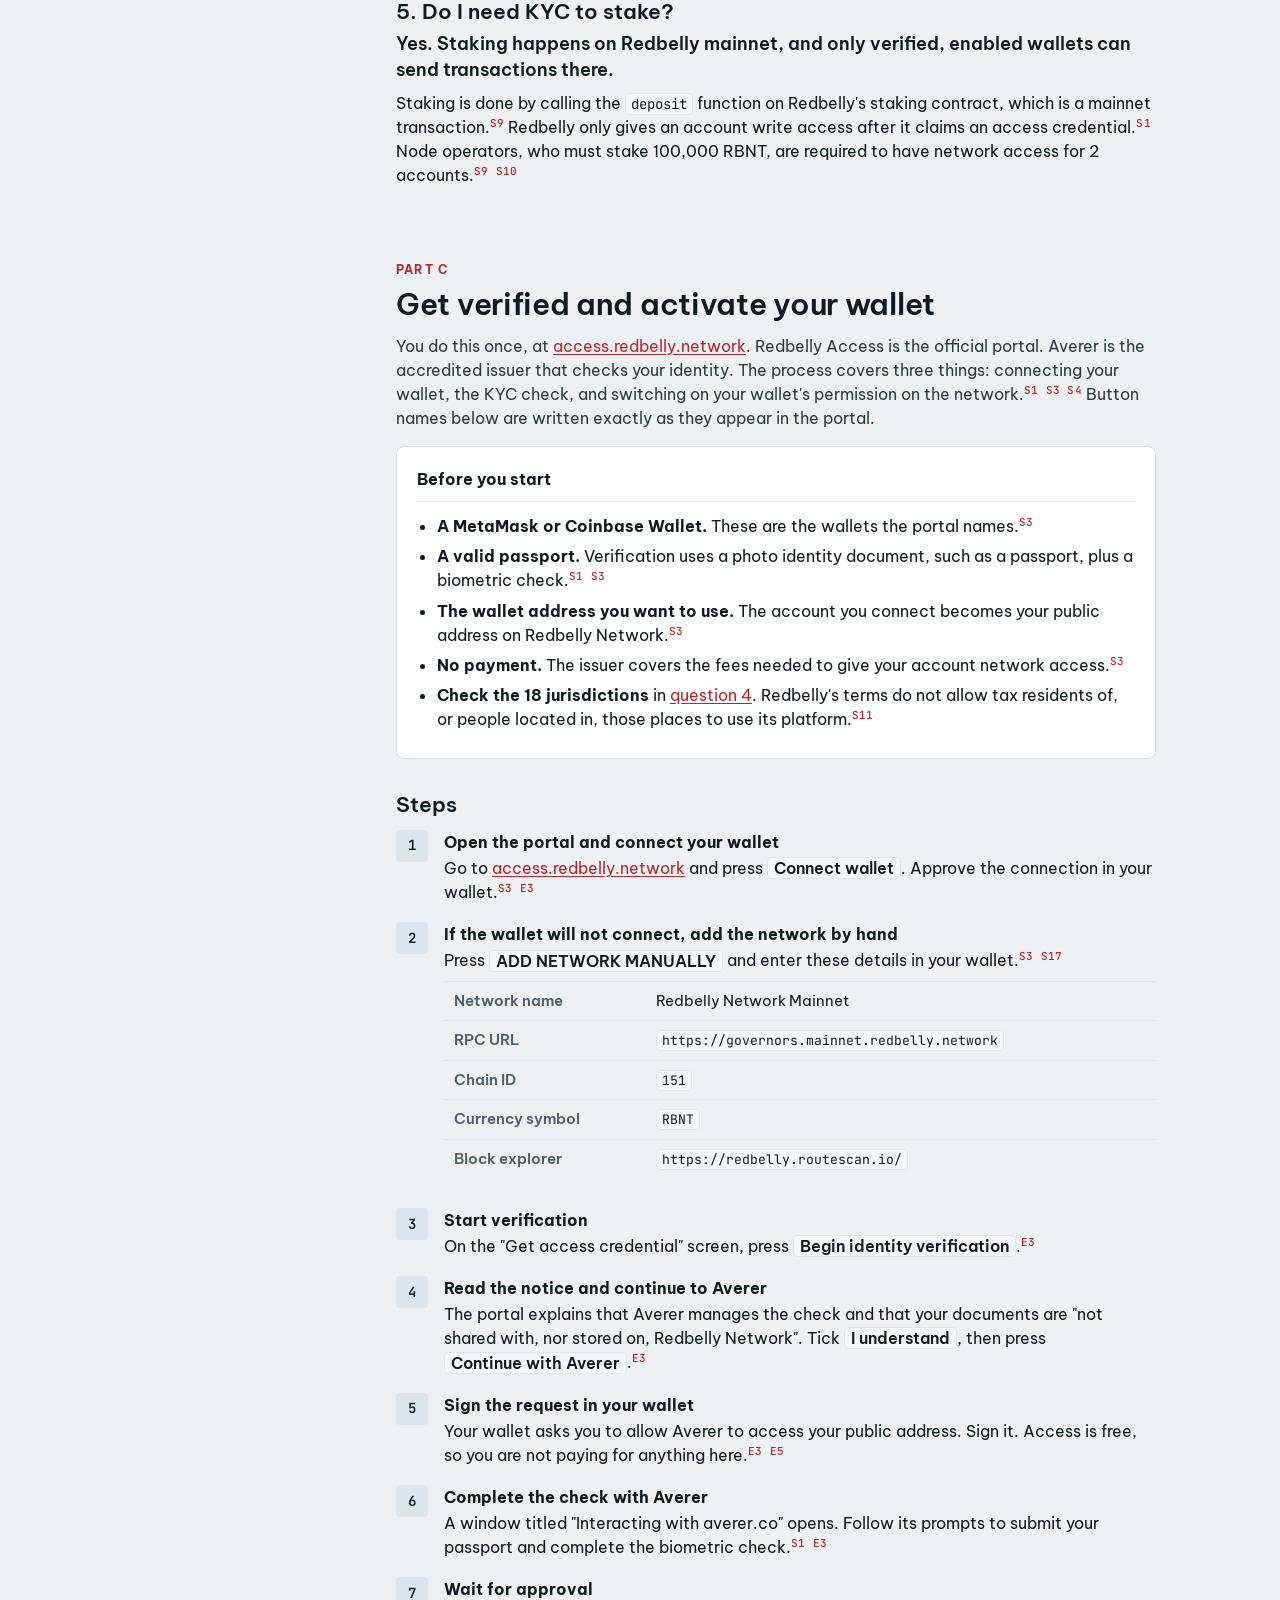
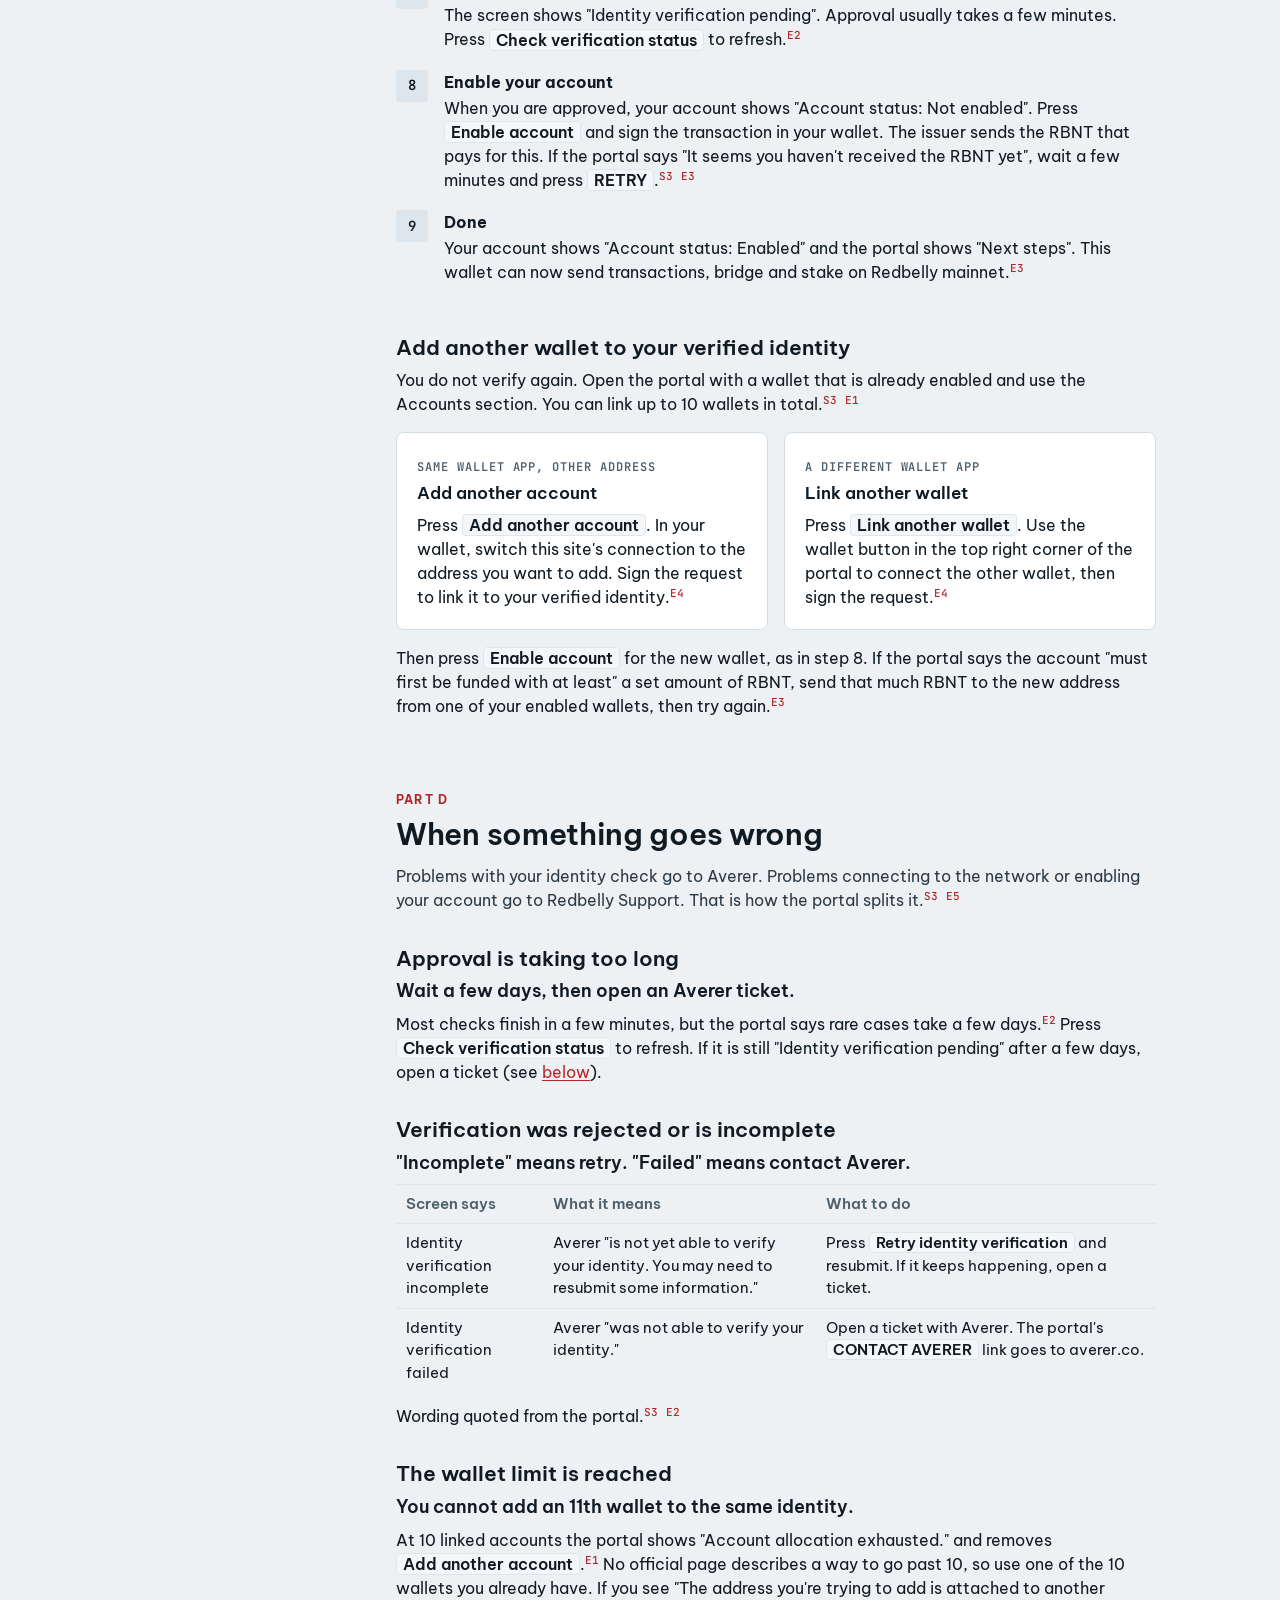
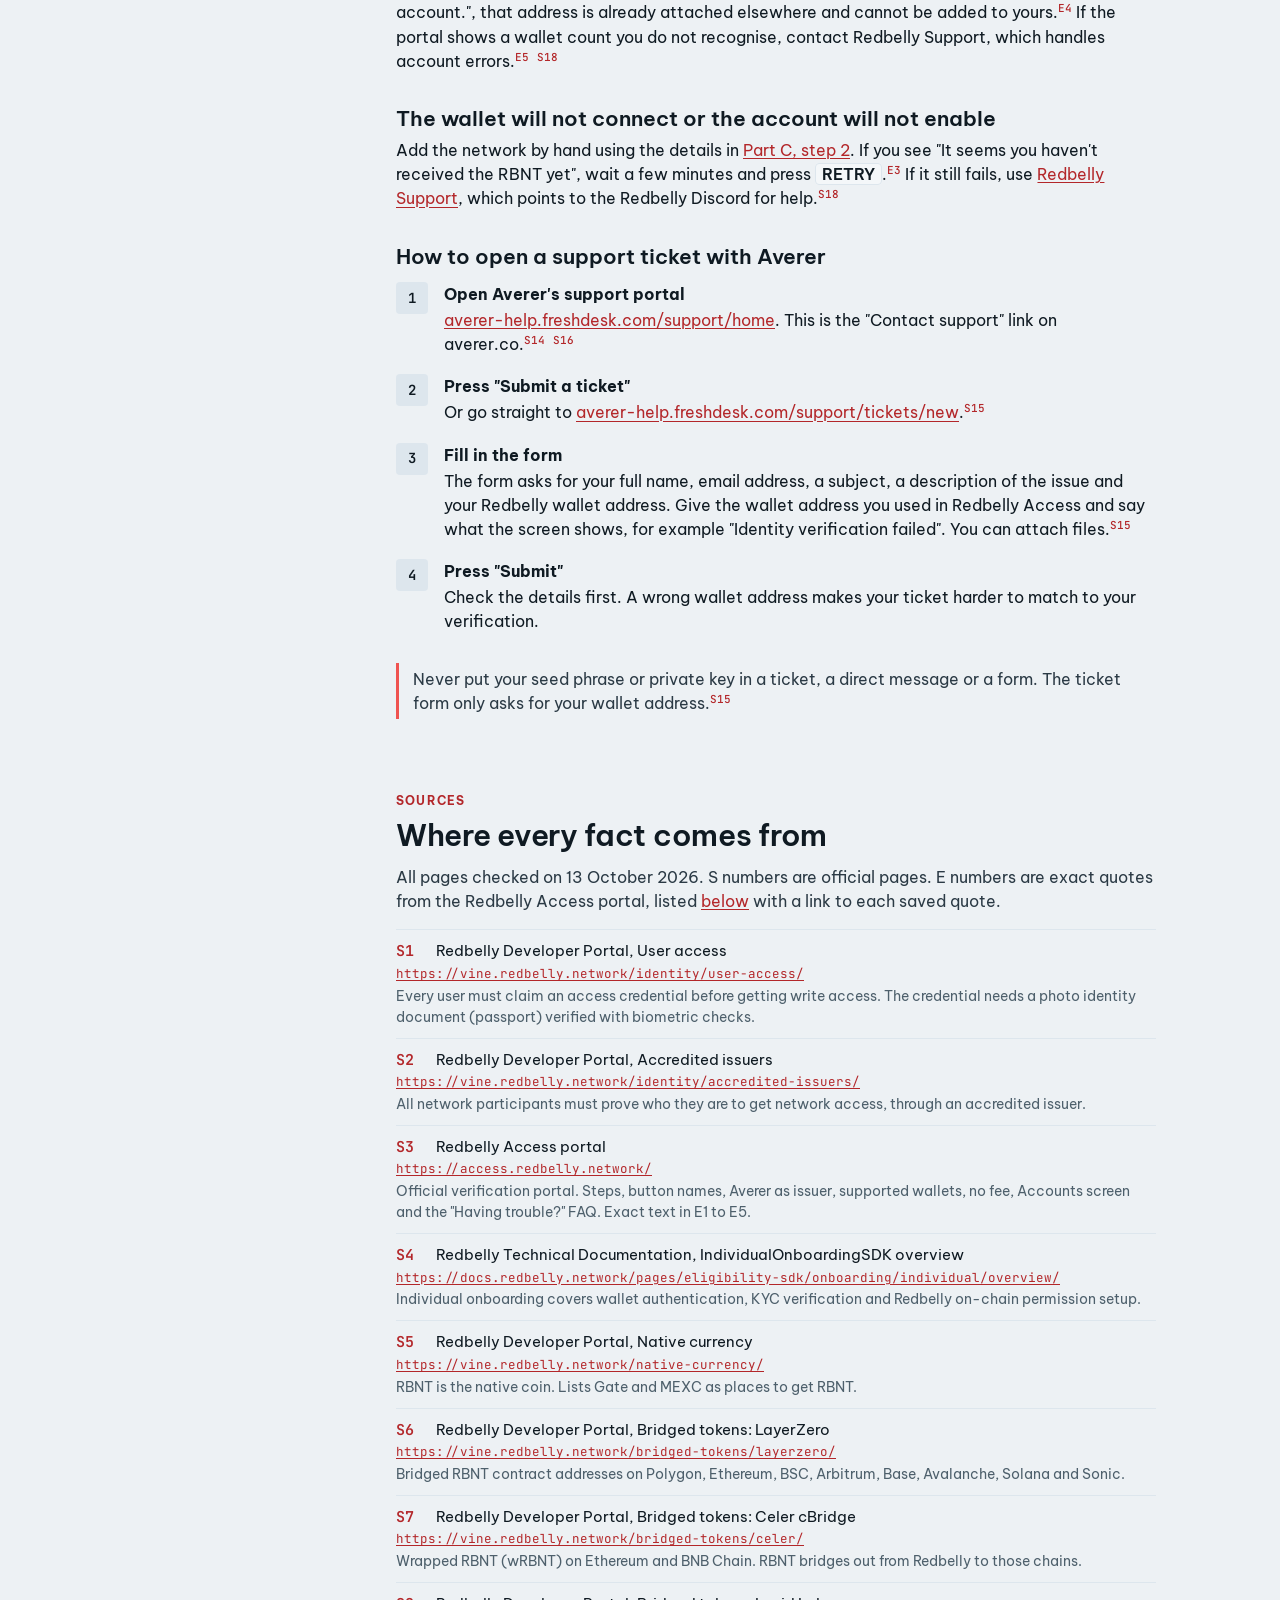
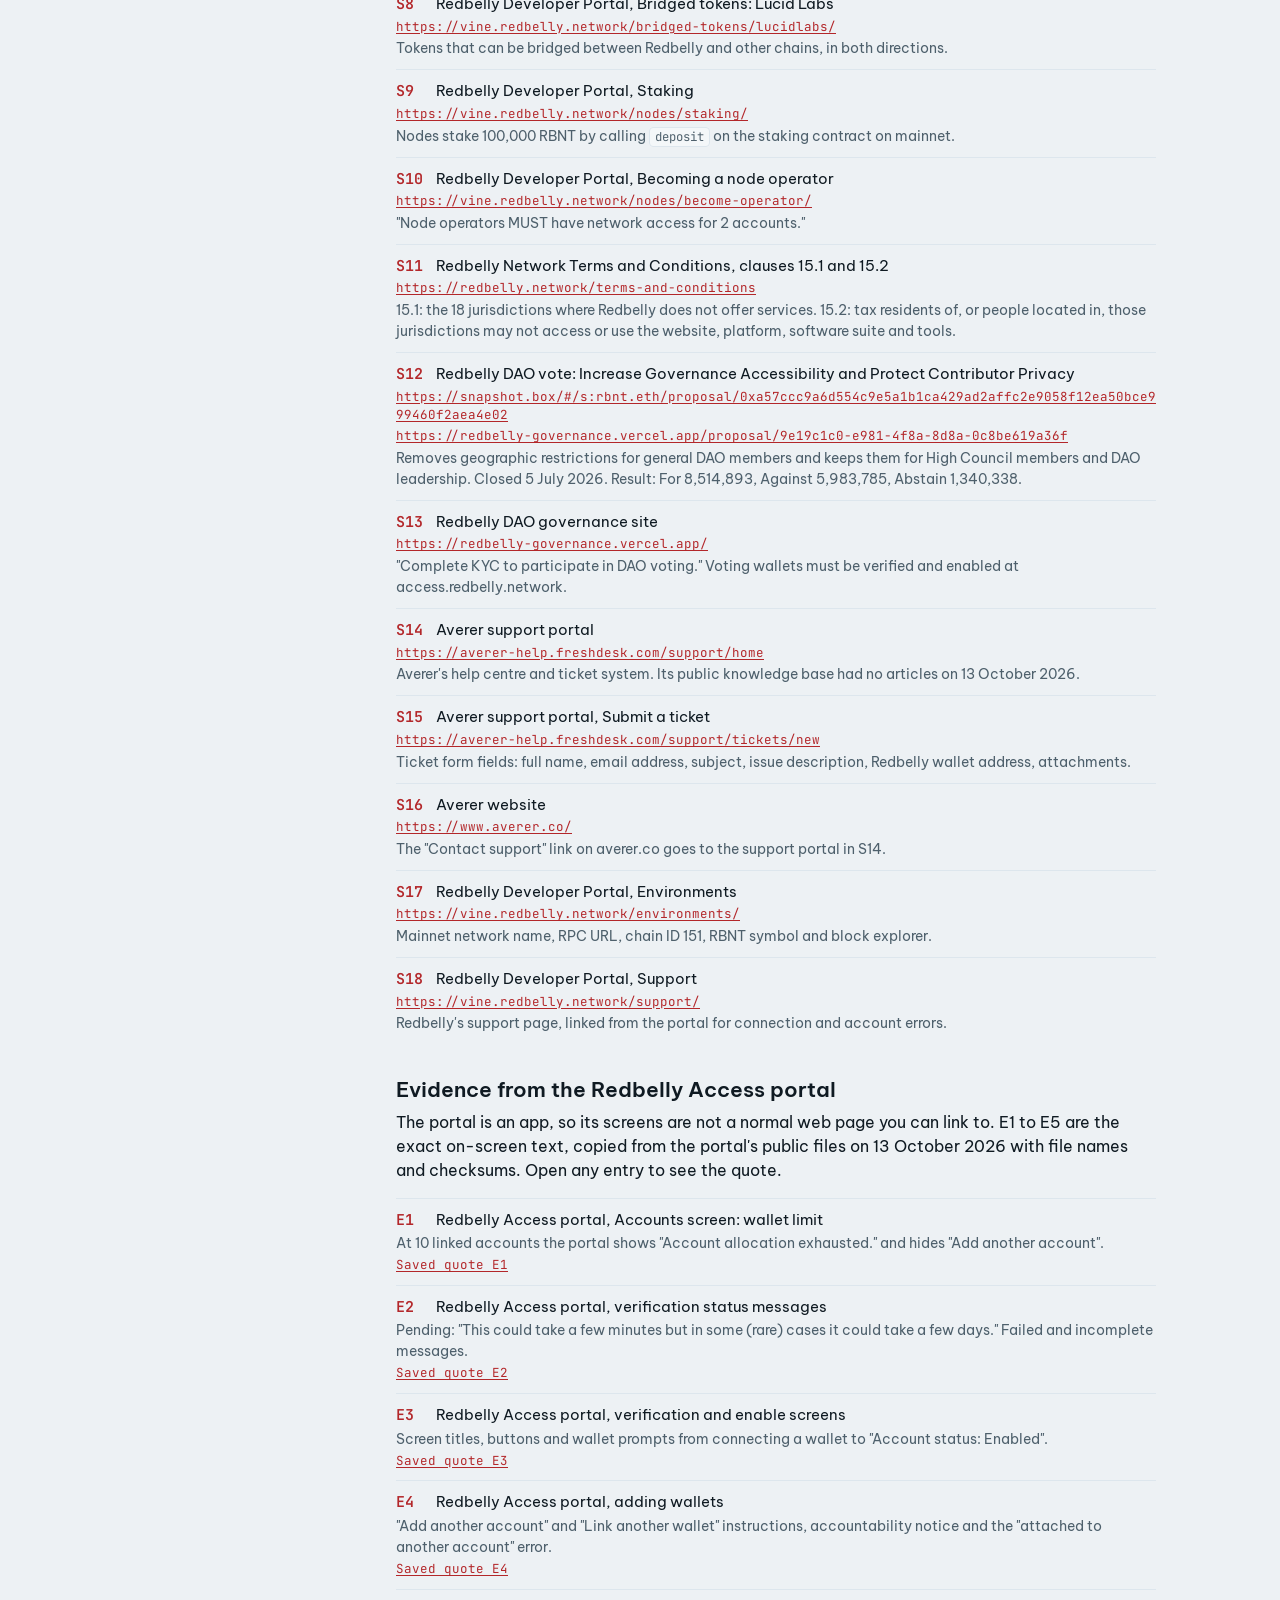
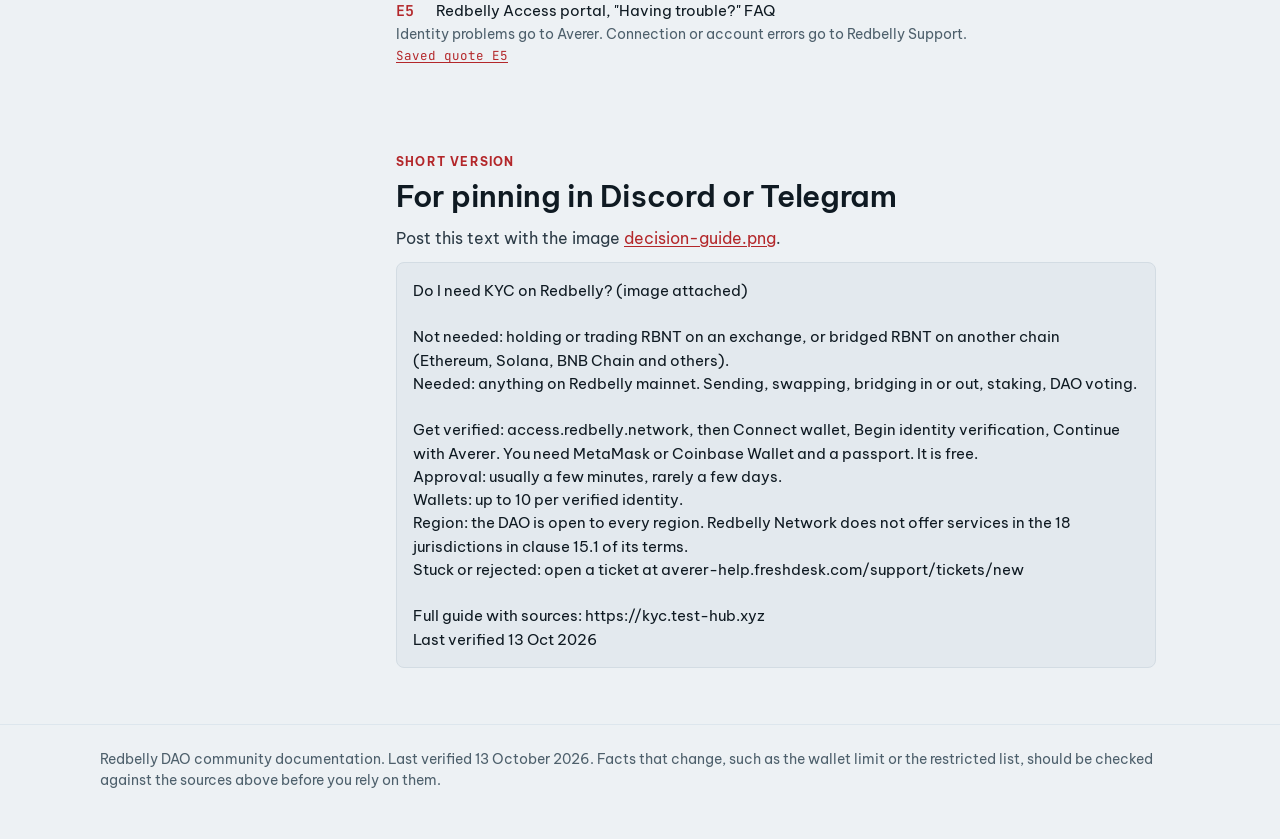
==== commit df836c11: "Match Part C step 5 wording to the portal The portal calls this step a transaction to sign, so drop " ====
--- a/docs/index.html
+++ b/docs/index.html
@@ -177,7 +177,7 @@
     </li>
     <li><strong>Start verification</strong>On the "Get access credential" screen, press <span class="ui">Begin identity verification</span>.<sup class="src"><a href="#e3">E3</a></sup></li>
     <li><strong>Read the notice and continue to Averer</strong>The portal explains that Averer manages the check and that your documents are "not shared with, nor stored on, Redbelly Network". Tick <span class="ui">I understand</span>, then press <span class="ui">Continue with Averer</span>.<sup class="src"><a href="#e3">E3</a></sup></li>
-    <li><strong>Sign the request in your wallet</strong>Your wallet asks you to let Averer read your public address. Sign it. This is a signature, not a payment.<sup class="src"><a href="#e3">E3</a></sup></li>
+    <li><strong>Sign the request in your wallet</strong>Your wallet asks you to allow Averer to access your public address. Sign it. Access is free, so you are not paying for anything here.<sup class="src"><a href="#e3">E3</a> <a href="#e5">E5</a></sup></li>
     <li><strong>Complete the check with Averer</strong>A window titled "Interacting with averer.co" opens. Follow its prompts to submit your passport and complete the biometric check.<sup class="src"><a href="#s1">S1</a> <a href="#e3">E3</a></sup></li>
     <li><strong>Wait for approval</strong>The screen shows "Identity verification pending". Approval usually takes a few minutes. Press <span class="ui">Check verification status</span> to refresh.<sup class="src"><a href="#e2">E2</a></sup></li>
     <li><strong>Enable your account</strong>When you are approved, your account shows "Account status: Not enabled". Press <span class="ui">Enable account</span> and sign the transaction in your wallet. The issuer sends the RBNT that pays for this. If the portal says "It seems you haven't received the RBNT yet", wait a few minutes and press <span class="ui">RETRY</span>.<sup class="src"><a href="#s3">S3</a> <a href="#e3">E3</a></sup></li>
--- a/docs/style.css
+++ b/docs/style.css
@@ -46,7 +46,9 @@
 }
 
 * { box-sizing: border-box; }
-html { -webkit-text-size-adjust: 100%; }
+html { -webkit-text-size-adjust: 100%; scroll-behavior: smooth; }
+@media (prefers-reduced-motion: reduce) { html { scroll-behavior: auto; } }
+section[id], h3[id], li[id] { scroll-margin-top: 16px; }
 body {
   margin: 0;
   background: var(--bg);
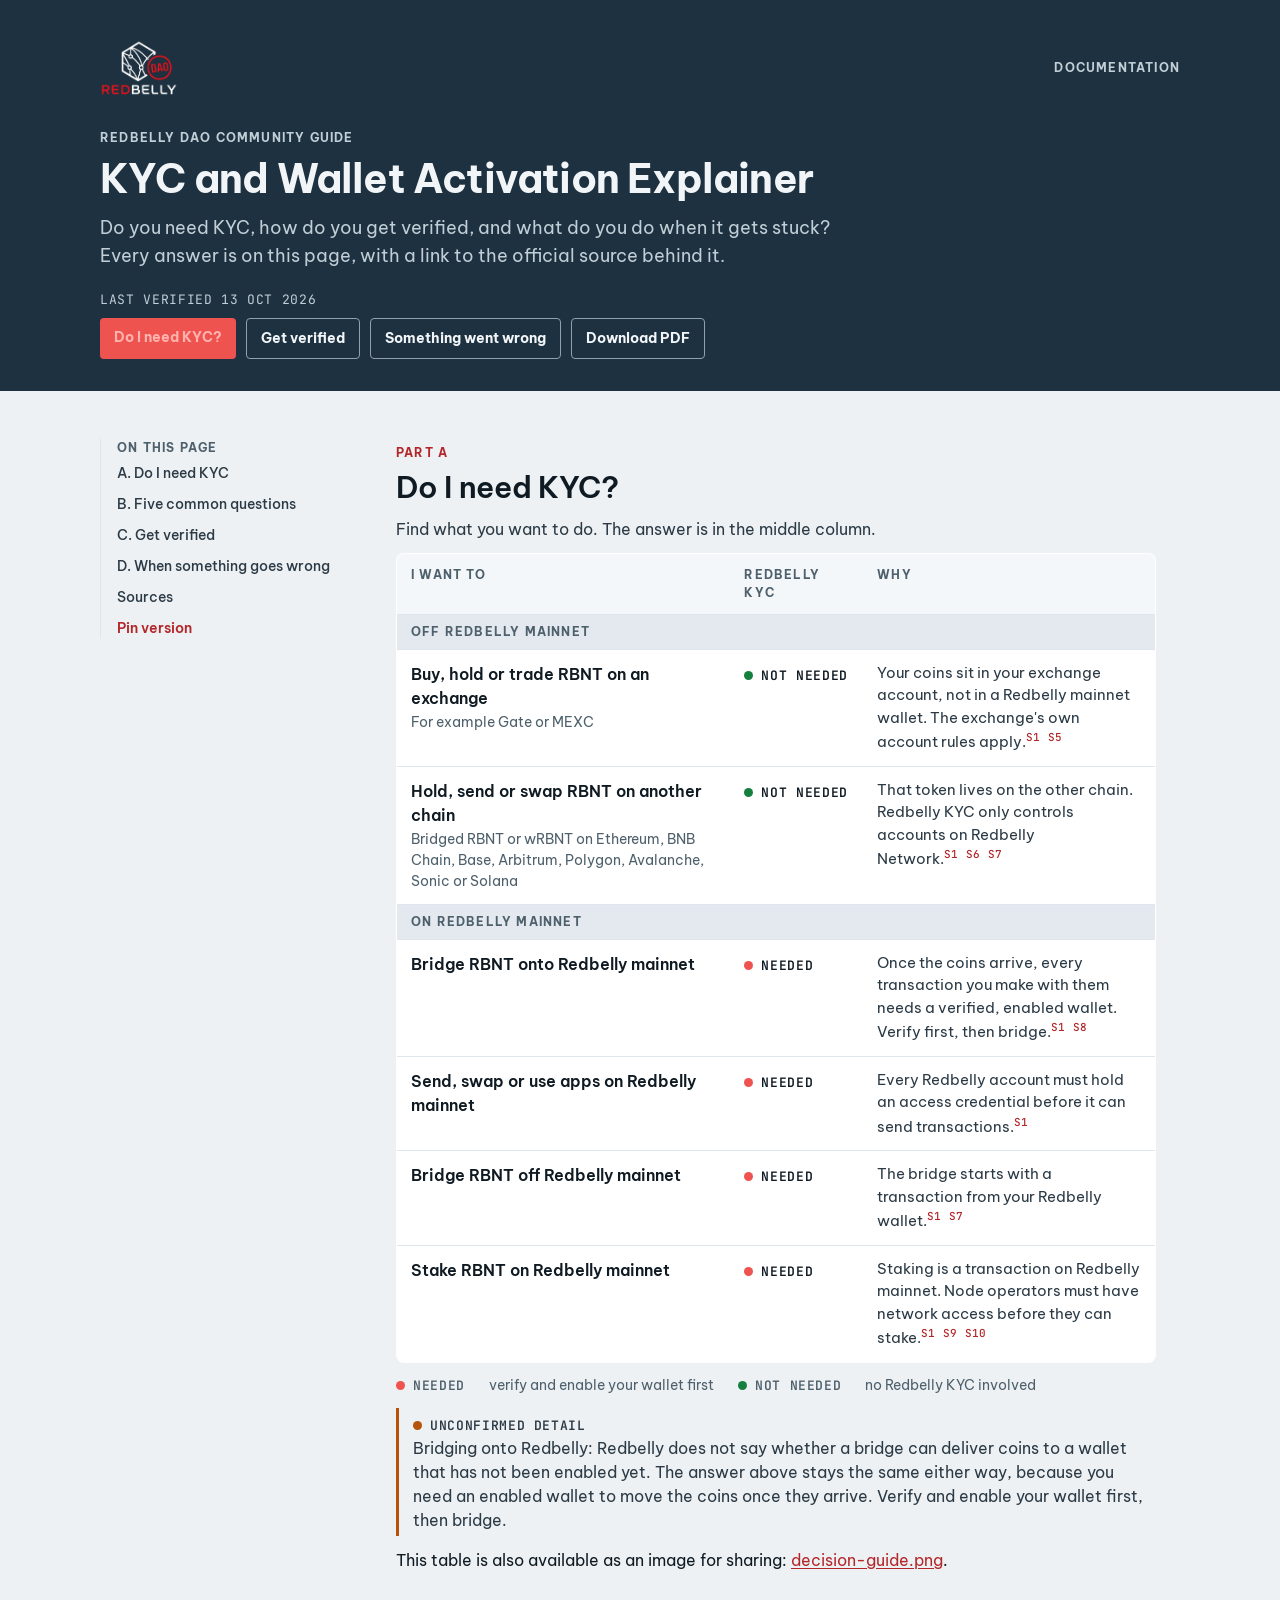
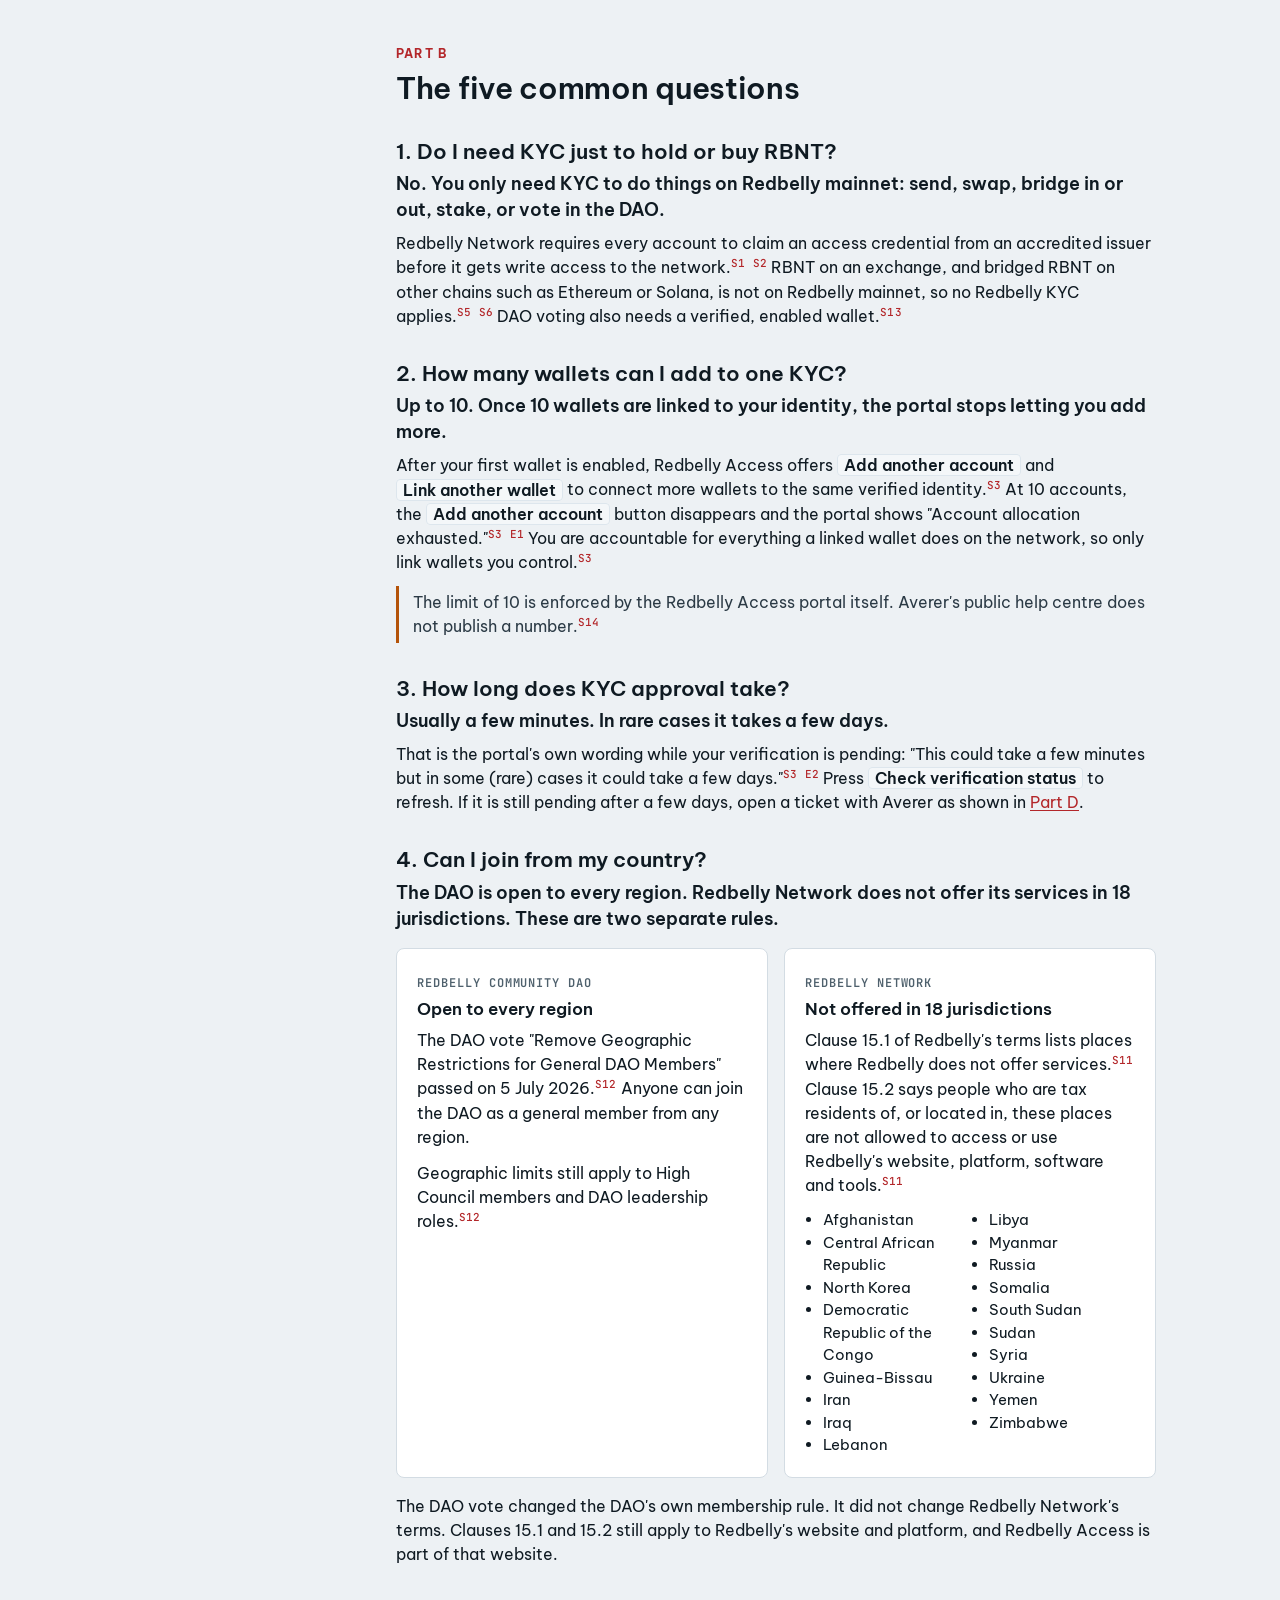
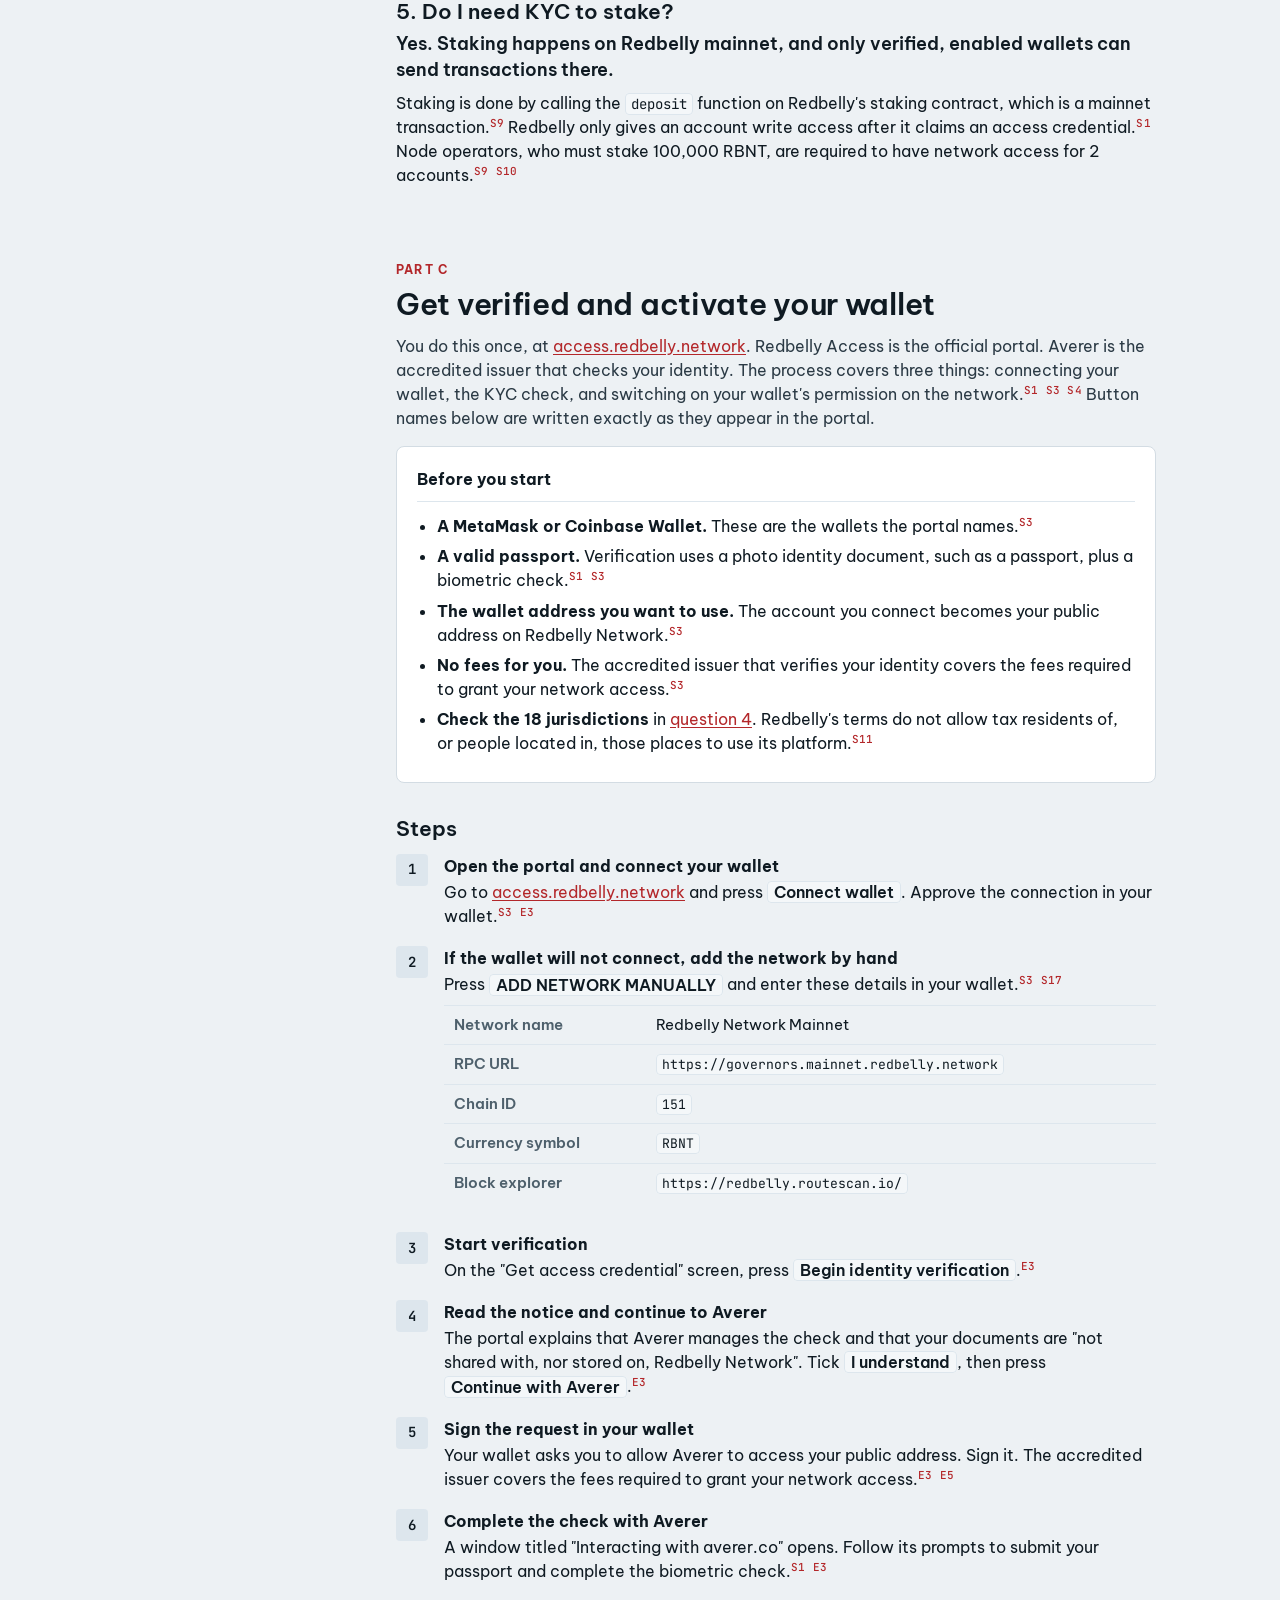
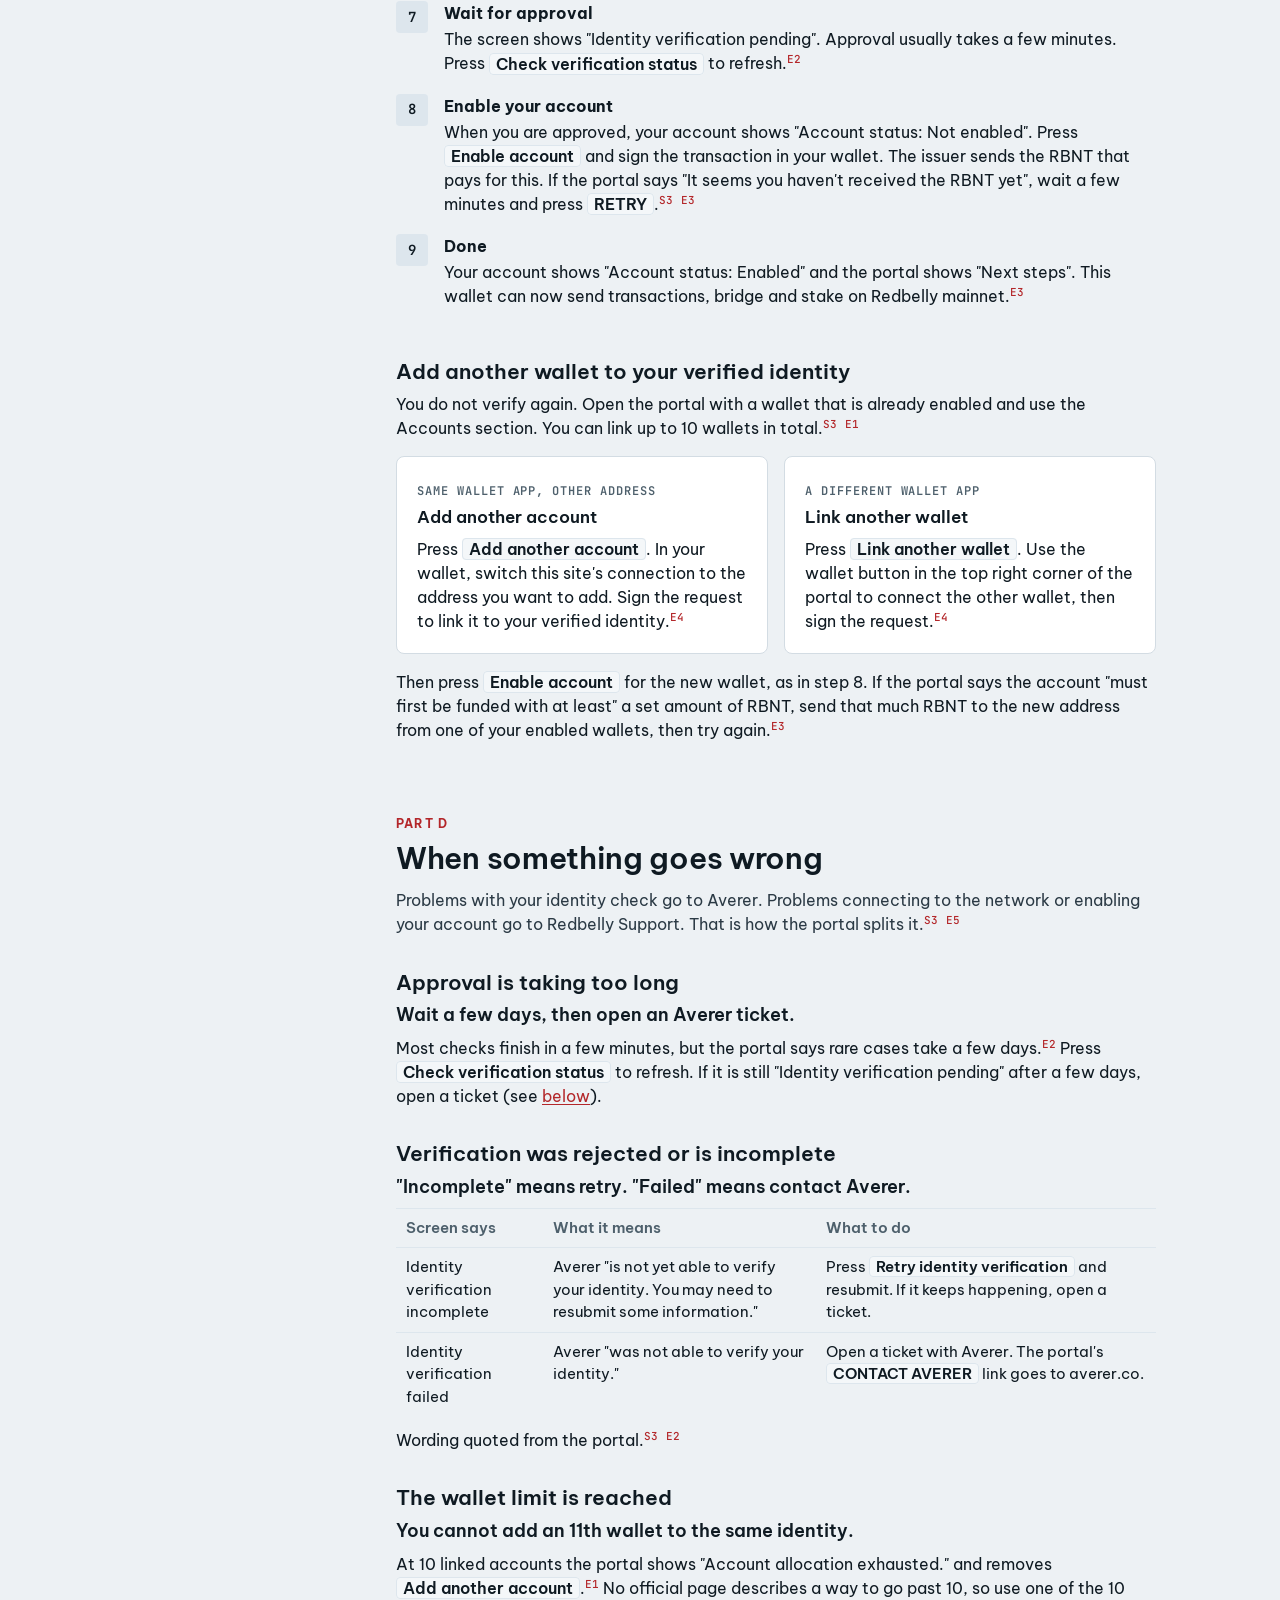
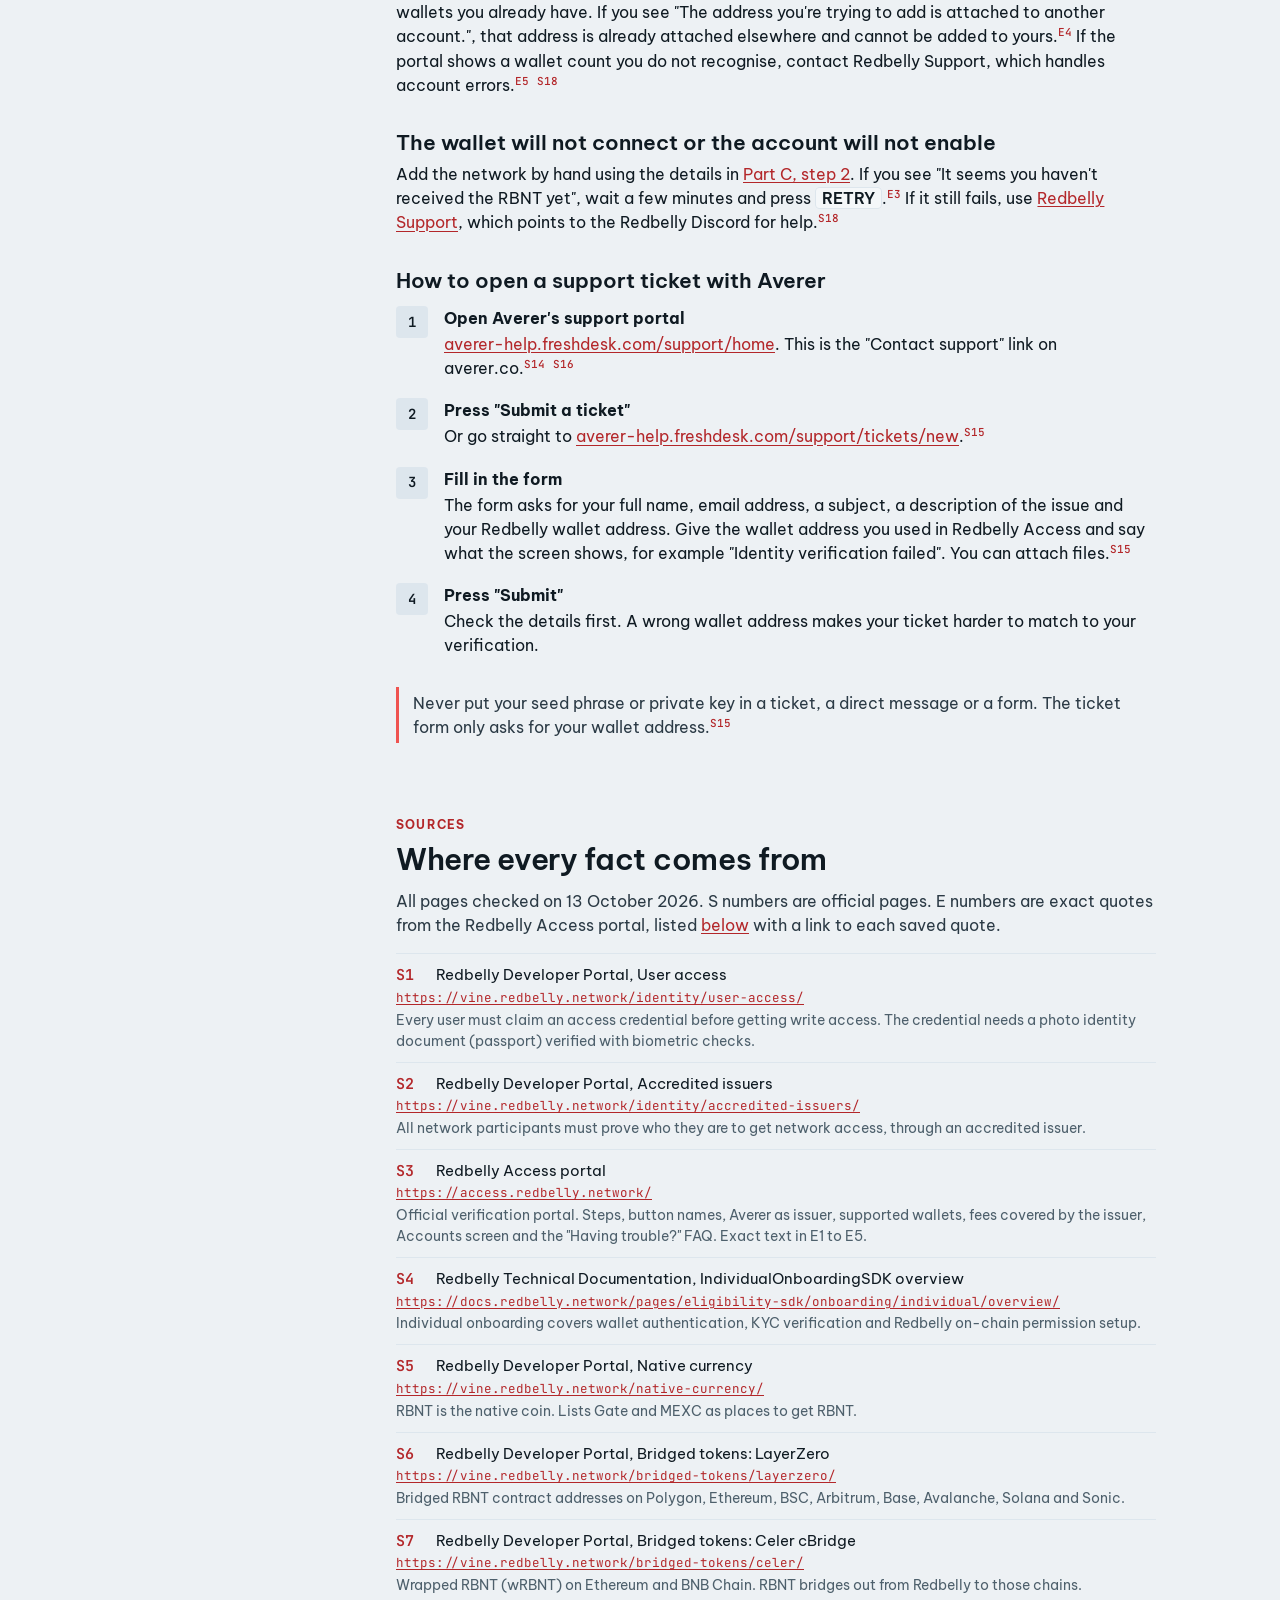
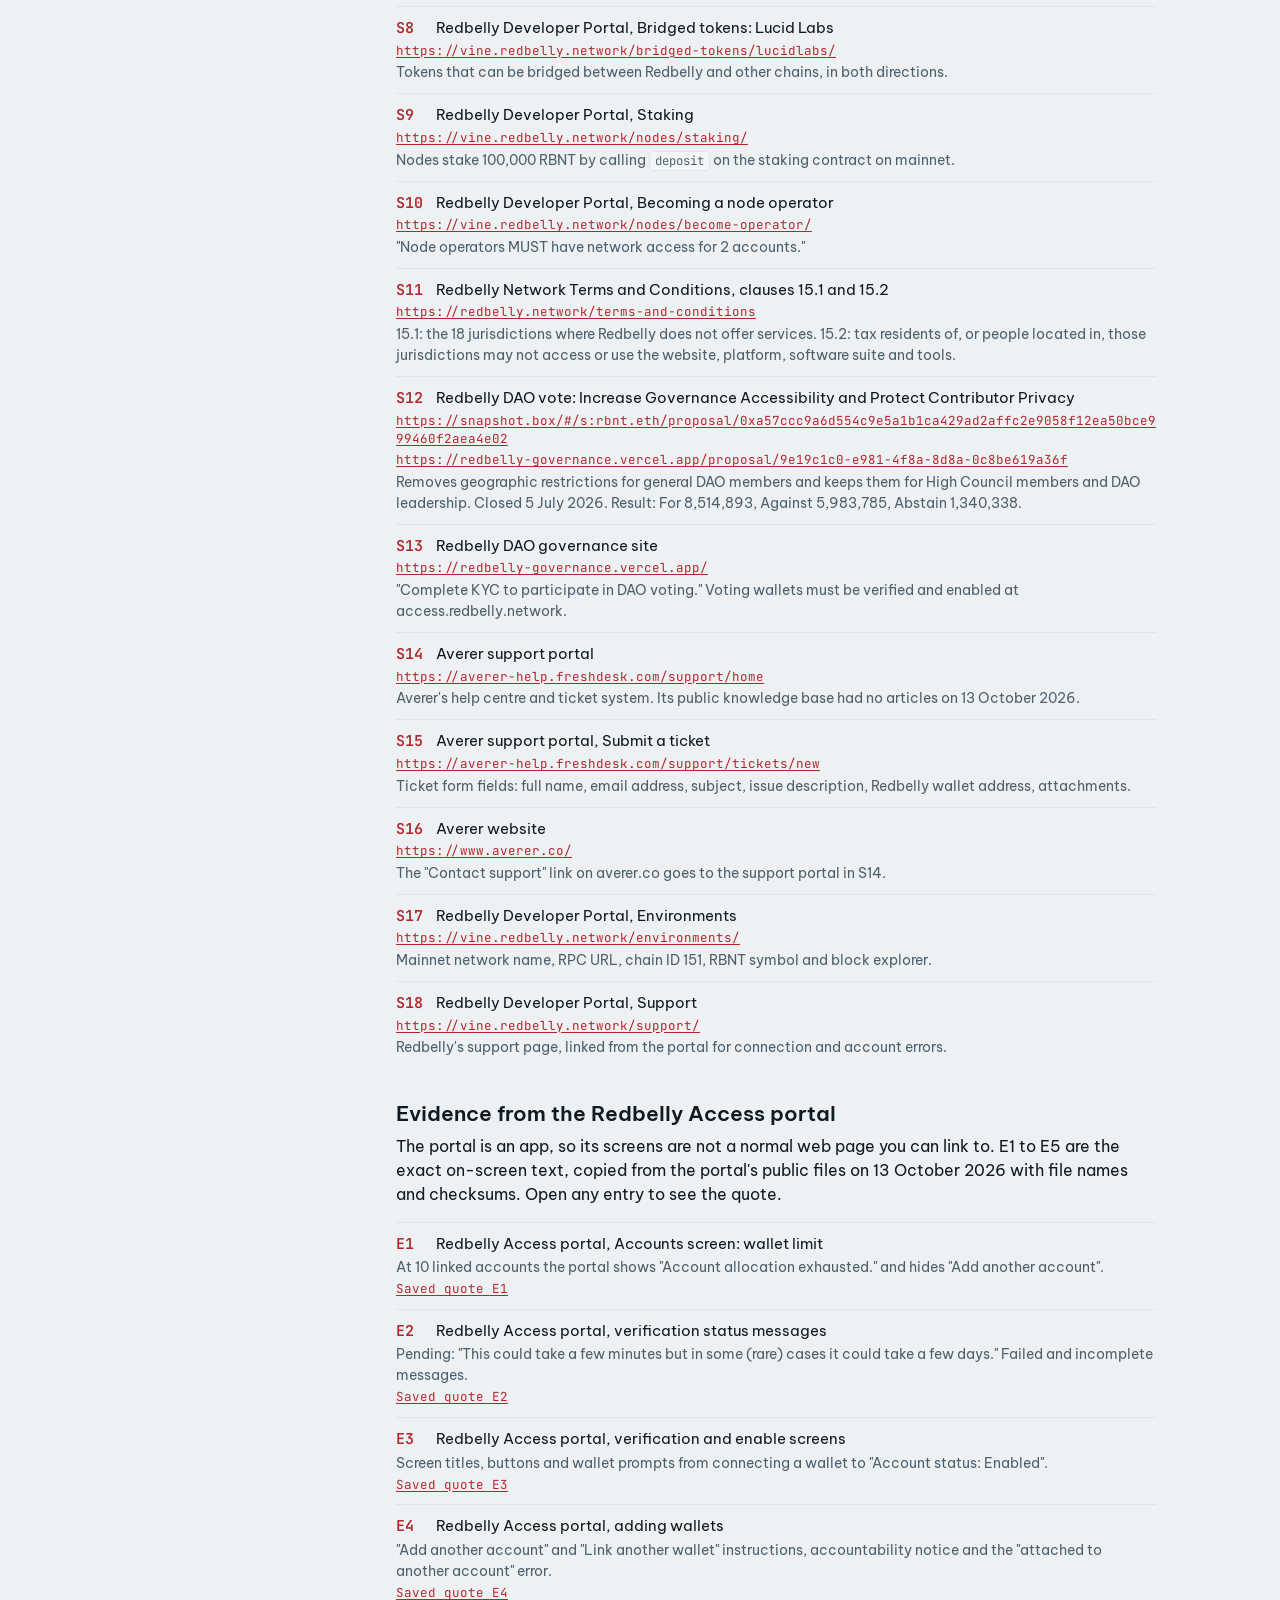
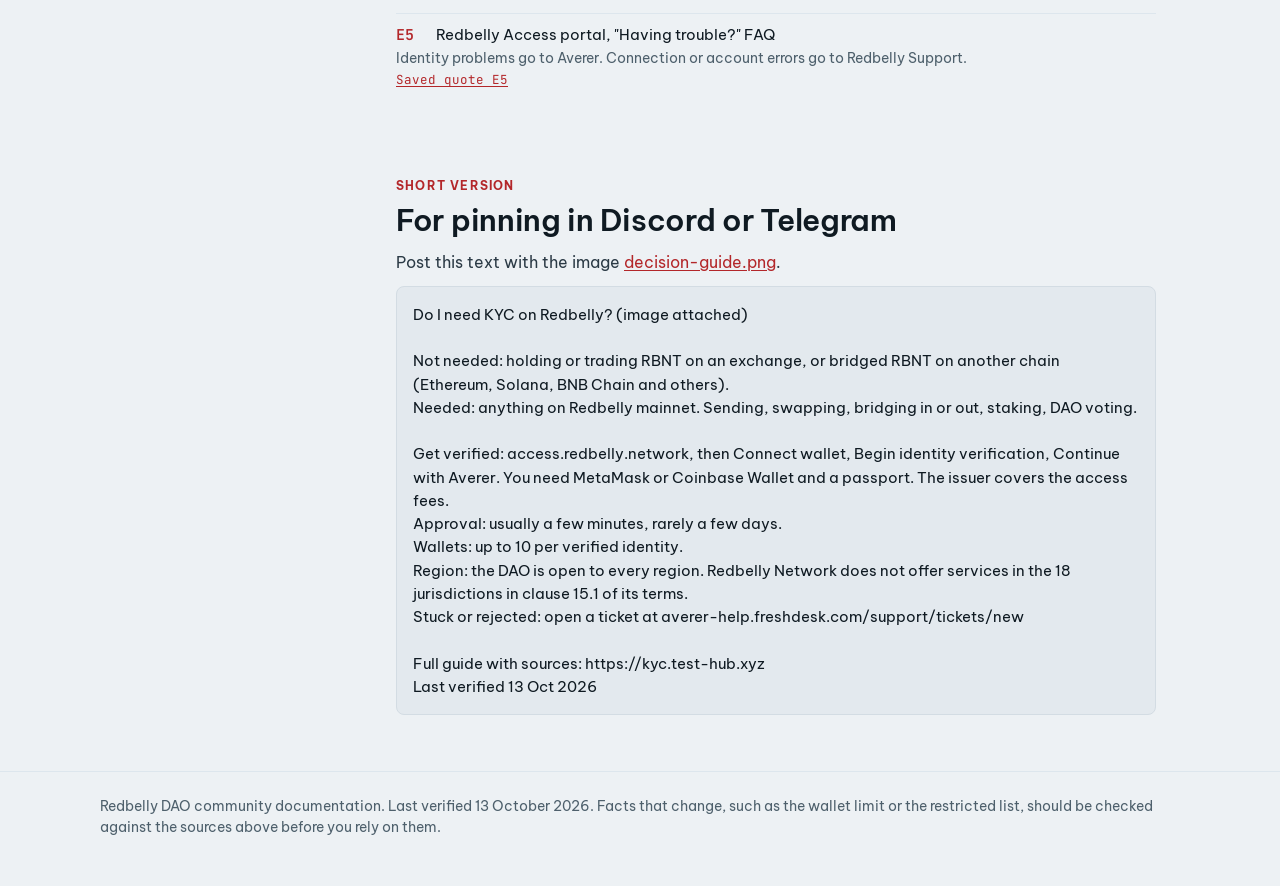
==== commit 903ca2dc: "Use the portal's own wording for access fees Replace "free" with the portal FAQ's wording: the accre" ====
--- a/docs/index.html
+++ b/docs/index.html
@@ -158,7 +158,7 @@
       <li><strong>A MetaMask or Coinbase Wallet.</strong> These are the wallets the portal names.<sup class="src"><a href="#s3">S3</a></sup></li>
       <li><strong>A valid passport.</strong> Verification uses a photo identity document, such as a passport, plus a biometric check.<sup class="src"><a href="#s1">S1</a> <a href="#s3">S3</a></sup></li>
       <li><strong>The wallet address you want to use.</strong> The account you connect becomes your public address on Redbelly Network.<sup class="src"><a href="#s3">S3</a></sup></li>
-      <li><strong>No payment.</strong> The issuer covers the fees needed to give your account network access.<sup class="src"><a href="#s3">S3</a></sup></li>
+      <li><strong>No fees for you.</strong> The accredited issuer that verifies your identity covers the fees required to grant your network access.<sup class="src"><a href="#s3">S3</a></sup></li>
       <li><strong>Check the 18 jurisdictions</strong> in <a href="#q4">question 4</a>. Redbelly's terms do not allow tax residents of, or people located in, those places to use its platform.<sup class="src"><a href="#s11">S11</a></sup></li>
     </ul>
   </div>
@@ -177,7 +177,7 @@
     </li>
     <li><strong>Start verification</strong>On the "Get access credential" screen, press <span class="ui">Begin identity verification</span>.<sup class="src"><a href="#e3">E3</a></sup></li>
     <li><strong>Read the notice and continue to Averer</strong>The portal explains that Averer manages the check and that your documents are "not shared with, nor stored on, Redbelly Network". Tick <span class="ui">I understand</span>, then press <span class="ui">Continue with Averer</span>.<sup class="src"><a href="#e3">E3</a></sup></li>
-    <li><strong>Sign the request in your wallet</strong>Your wallet asks you to allow Averer to access your public address. Sign it. Access is free, so you are not paying for anything here.<sup class="src"><a href="#e3">E3</a> <a href="#e5">E5</a></sup></li>
+    <li><strong>Sign the request in your wallet</strong>Your wallet asks you to allow Averer to access your public address. Sign it. The accredited issuer covers the fees required to grant your network access.<sup class="src"><a href="#e3">E3</a> <a href="#e5">E5</a></sup></li>
     <li><strong>Complete the check with Averer</strong>A window titled "Interacting with averer.co" opens. Follow its prompts to submit your passport and complete the biometric check.<sup class="src"><a href="#s1">S1</a> <a href="#e3">E3</a></sup></li>
     <li><strong>Wait for approval</strong>The screen shows "Identity verification pending". Approval usually takes a few minutes. Press <span class="ui">Check verification status</span> to refresh.<sup class="src"><a href="#e2">E2</a></sup></li>
     <li><strong>Enable your account</strong>When you are approved, your account shows "Account status: Not enabled". Press <span class="ui">Enable account</span> and sign the transaction in your wallet. The issuer sends the RBNT that pays for this. If the portal says "It seems you haven't received the RBNT yet", wait a few minutes and press <span class="ui">RETRY</span>.<sup class="src"><a href="#s3">S3</a> <a href="#e3">E3</a></sup></li>
@@ -245,7 +245,7 @@
   <ul class="sources">
     <li id="s1"><span class="id">S1</span>Redbelly Developer Portal, User access<span class="url"><a href="https://vine.redbelly.network/identity/user-access/">https://vine.redbelly.network/identity/user-access/</a></span><span class="backs">Every user must claim an access credential before getting write access. The credential needs a photo identity document (passport) verified with biometric checks.</span></li>
     <li id="s2"><span class="id">S2</span>Redbelly Developer Portal, Accredited issuers<span class="url"><a href="https://vine.redbelly.network/identity/accredited-issuers/">https://vine.redbelly.network/identity/accredited-issuers/</a></span><span class="backs">All network participants must prove who they are to get network access, through an accredited issuer.</span></li>
-    <li id="s3"><span class="id">S3</span>Redbelly Access portal<span class="url"><a href="https://access.redbelly.network/">https://access.redbelly.network/</a></span><span class="backs">Official verification portal. Steps, button names, Averer as issuer, supported wallets, no fee, Accounts screen and the "Having trouble?" FAQ. Exact text in E1 to E5.</span></li>
+    <li id="s3"><span class="id">S3</span>Redbelly Access portal<span class="url"><a href="https://access.redbelly.network/">https://access.redbelly.network/</a></span><span class="backs">Official verification portal. Steps, button names, Averer as issuer, supported wallets, fees covered by the issuer, Accounts screen and the "Having trouble?" FAQ. Exact text in E1 to E5.</span></li>
     <li id="s4"><span class="id">S4</span>Redbelly Technical Documentation, IndividualOnboardingSDK overview<span class="url"><a href="https://docs.redbelly.network/pages/eligibility-sdk/onboarding/individual/overview/">https://docs.redbelly.network/pages/eligibility-sdk/onboarding/individual/overview/</a></span><span class="backs">Individual onboarding covers wallet authentication, KYC verification and Redbelly on-chain permission setup.</span></li>
     <li id="s5"><span class="id">S5</span>Redbelly Developer Portal, Native currency<span class="url"><a href="https://vine.redbelly.network/native-currency/">https://vine.redbelly.network/native-currency/</a></span><span class="backs">RBNT is the native coin. Lists Gate and MEXC as places to get RBNT.</span></li>
     <li id="s6"><span class="id">S6</span>Redbelly Developer Portal, Bridged tokens: LayerZero<span class="url"><a href="https://vine.redbelly.network/bridged-tokens/layerzero/">https://vine.redbelly.network/bridged-tokens/layerzero/</a></span><span class="backs">Bridged RBNT contract addresses on Polygon, Ethereum, BSC, Arbitrum, Base, Avalanche, Solana and Sonic.</span></li>
